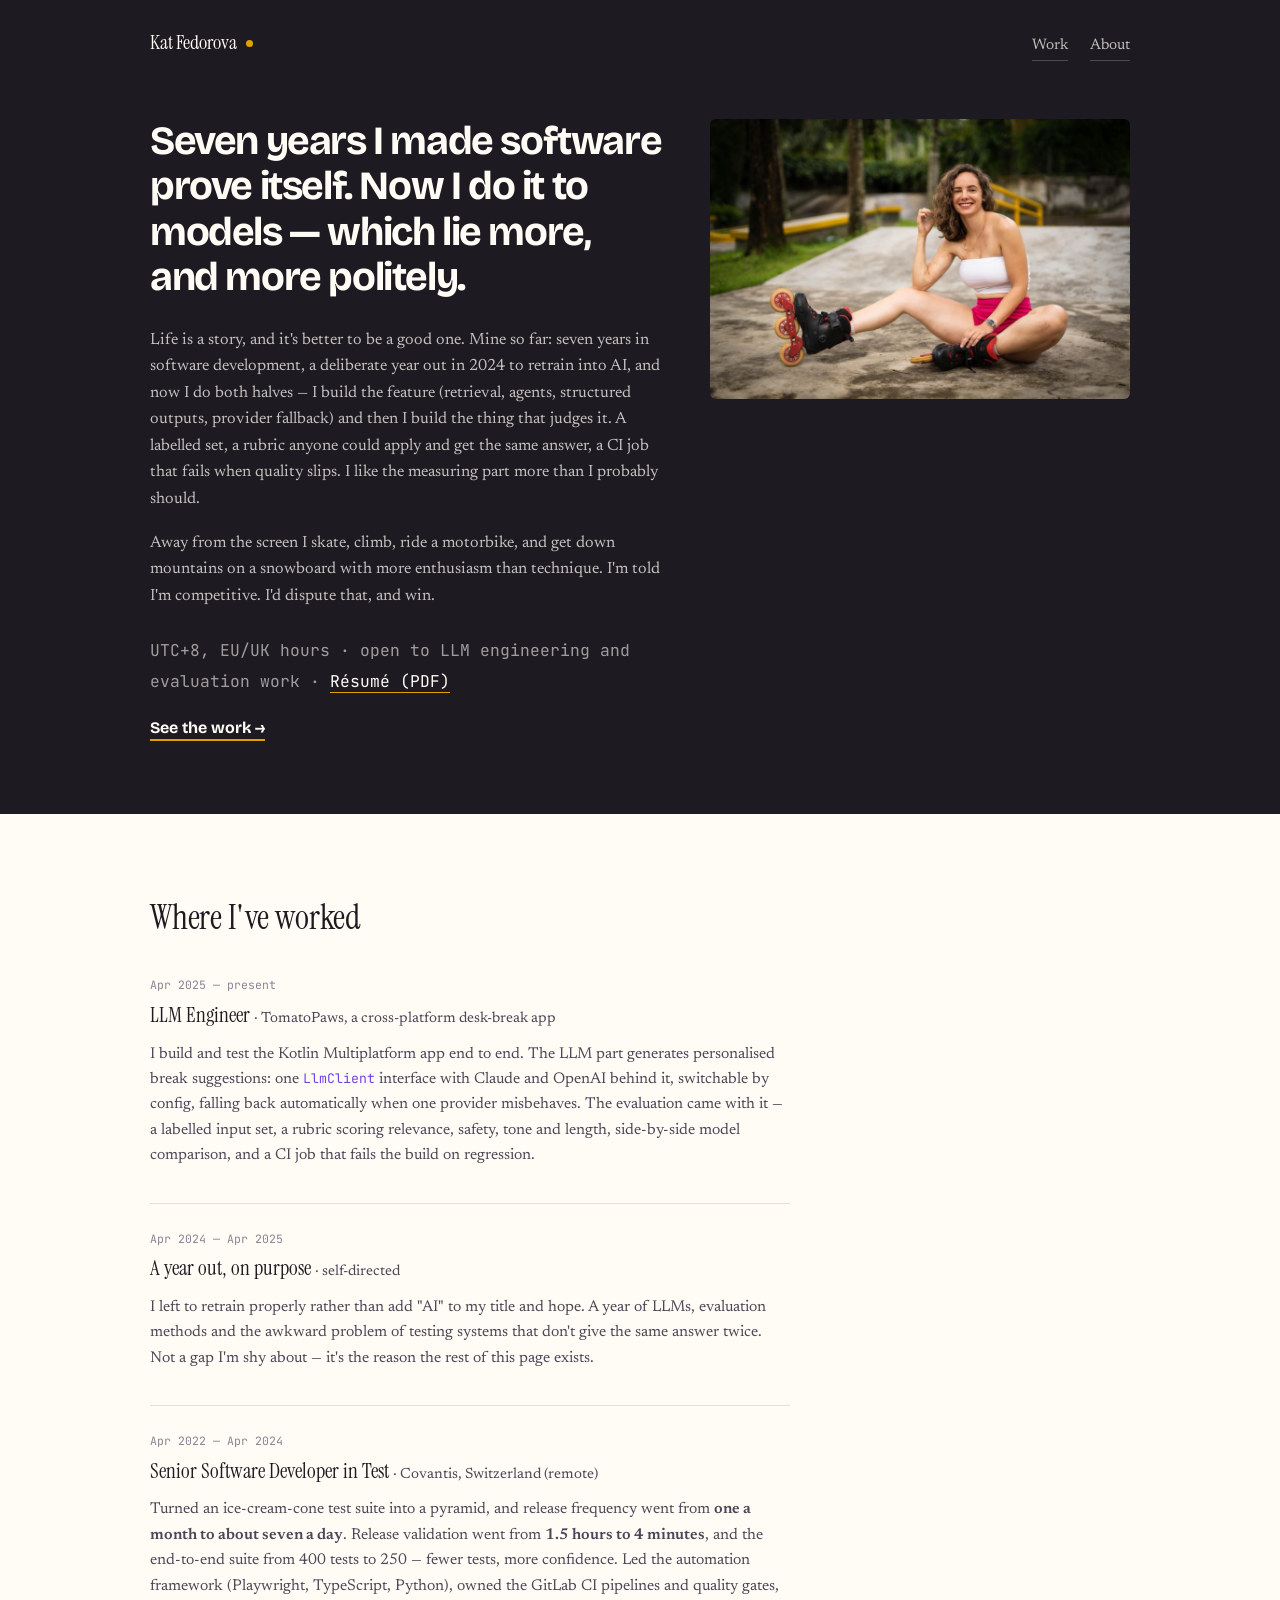
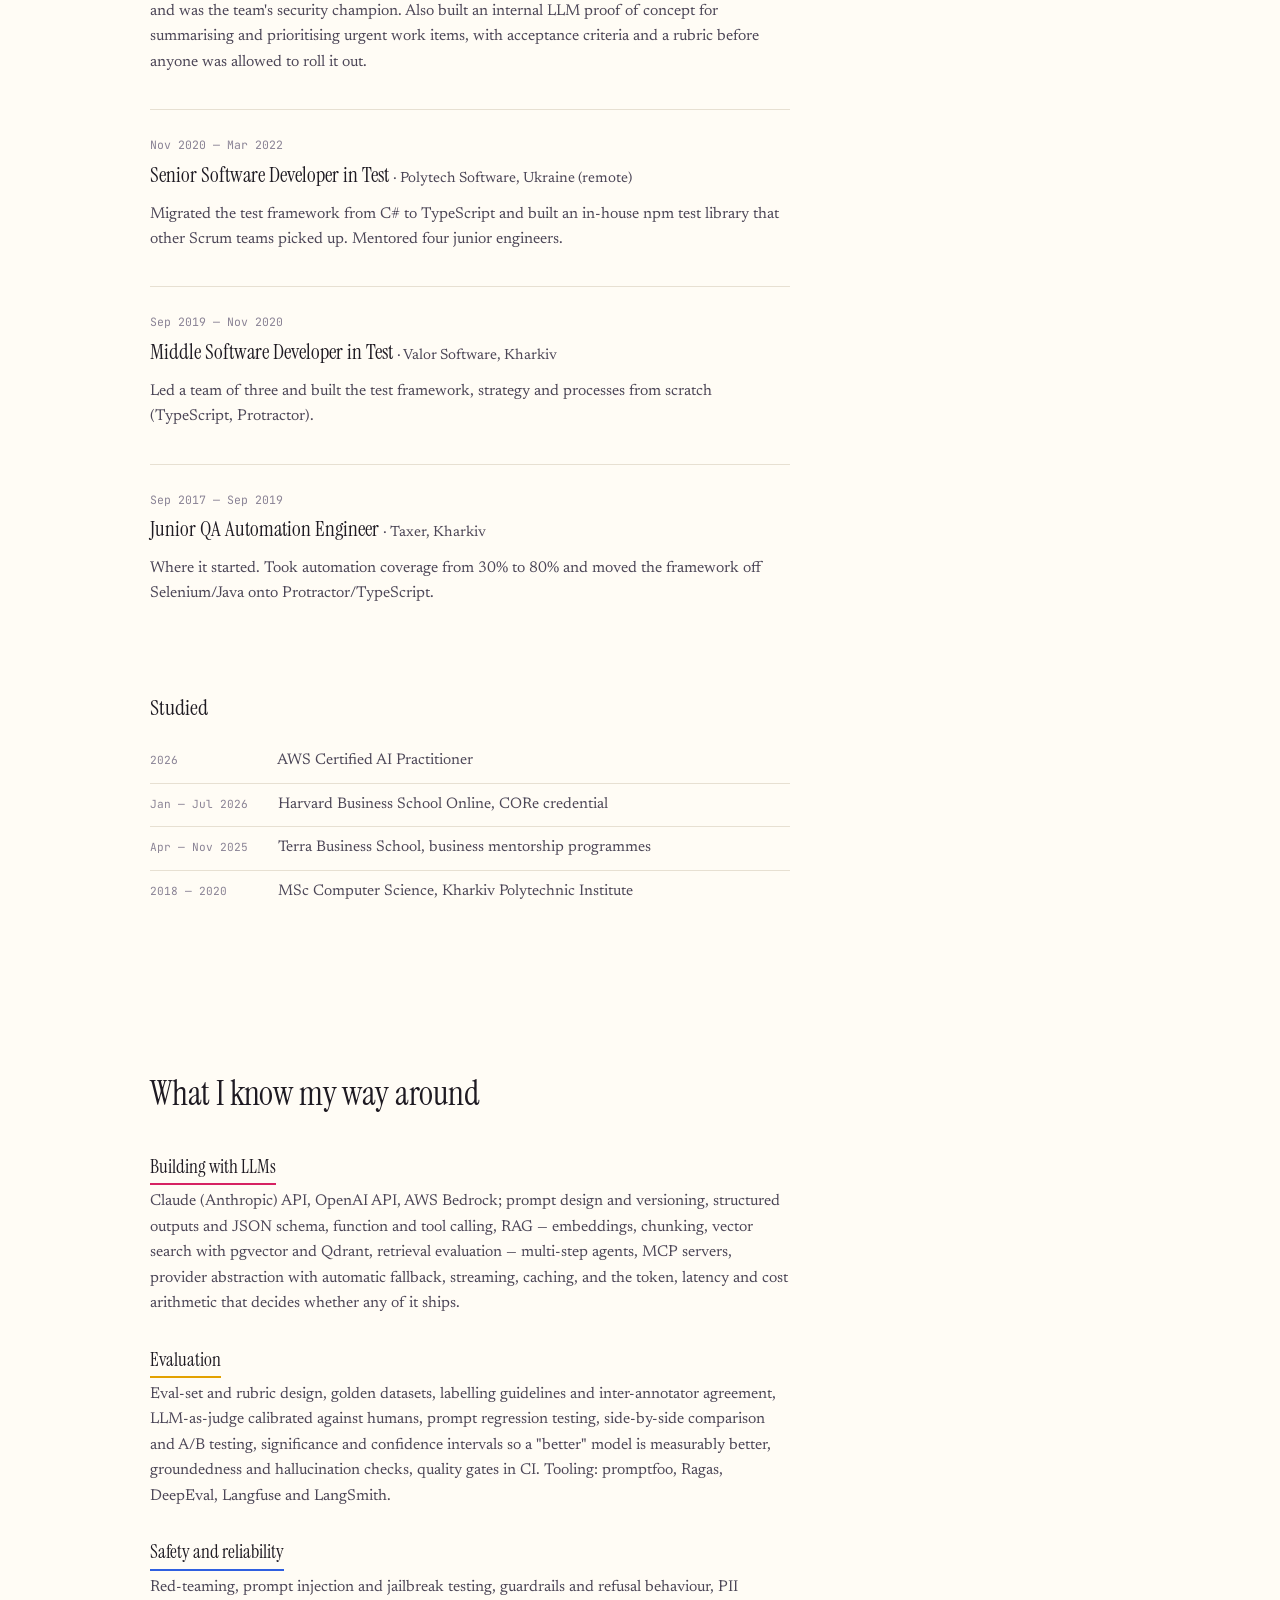
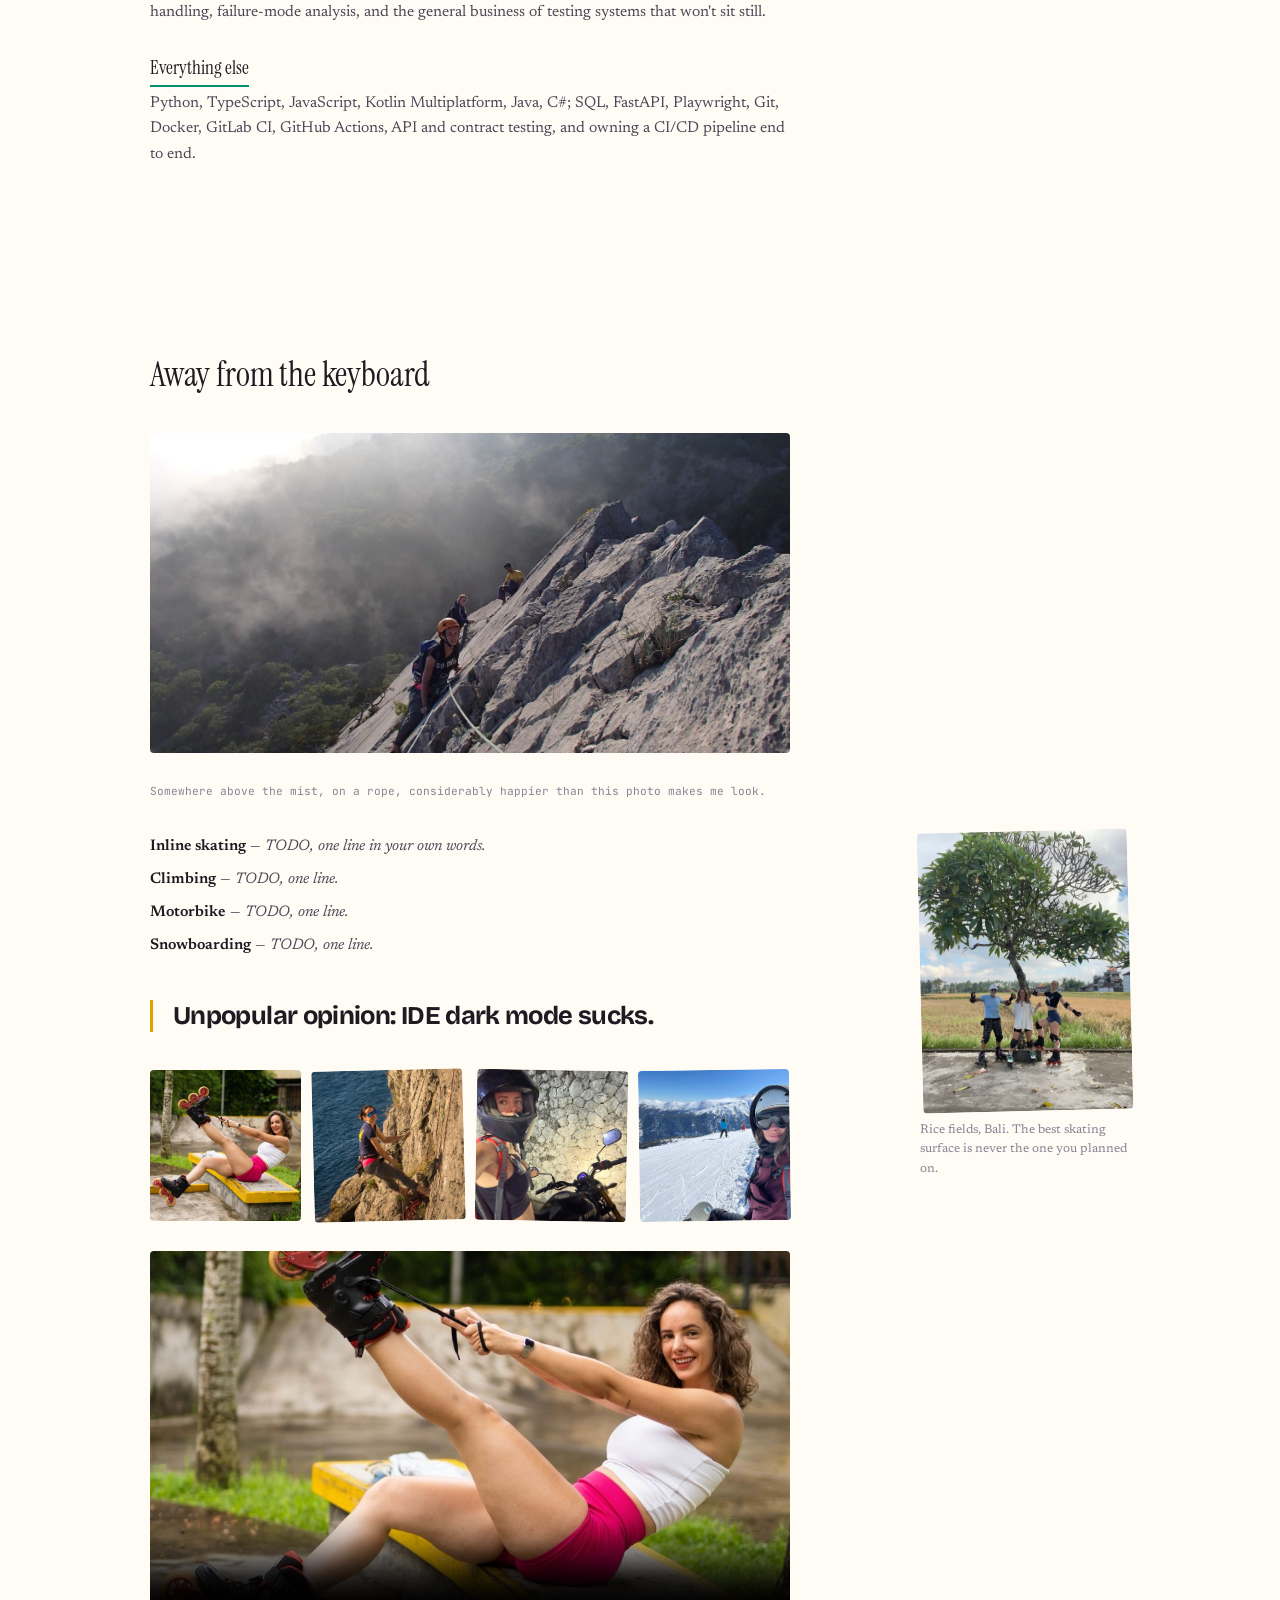
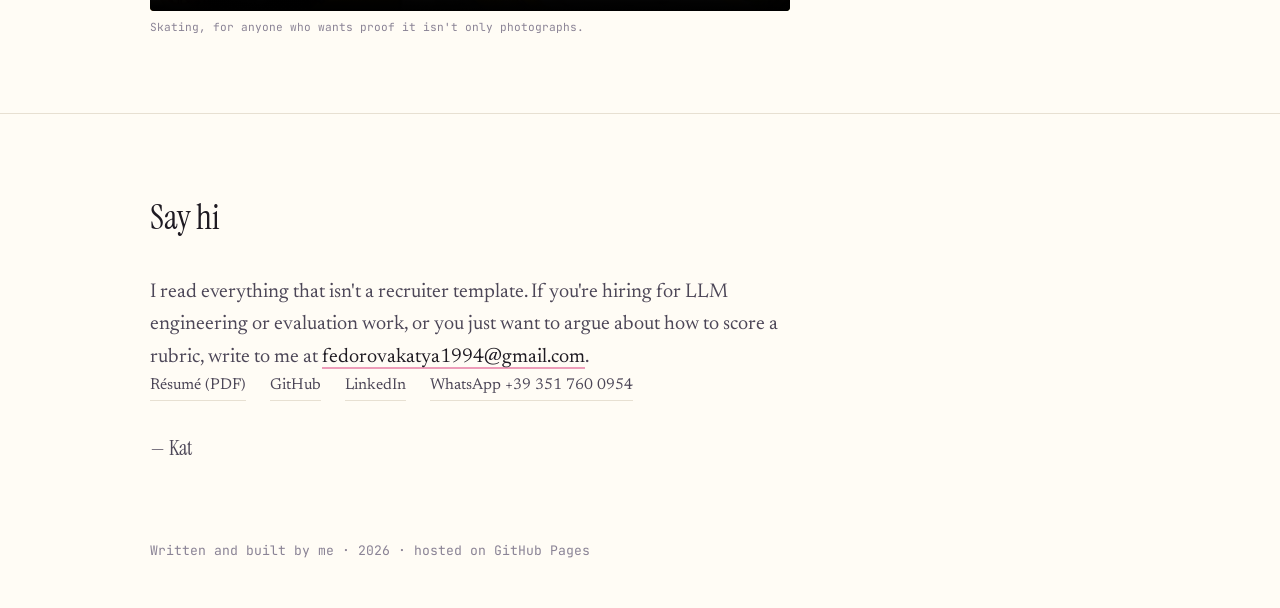
==== index.html @ 91b0ad69 "Dark hero with new opener, split work onto projects.html Co-Authored-By: Claude Opus 5 <noreply@anth" ====
<!DOCTYPE html>
<html lang="en">
<head>
<meta charset="utf-8" />
<meta name="viewport" content="width=device-width, initial-scale=1" />
<title>Kat Fedorova</title>
<meta name="description" content="Kat Fedorova — LLM engineer working on AI evaluation and quality." />
<meta name="author" content="Kat Fedorova" />
<link rel="canonical" href="https://katyafedorova.github.io/" />

<meta property="og:type" content="website" />
<meta property="og:title" content="Kat Fedorova" />
<meta property="og:description" content="Seven years I made software prove itself. Now I do it to models." />
<meta property="og:url" content="https://katyafedorova.github.io/" />
<meta property="og:image" content="https://katyafedorova.github.io/assets/kat.jpg" />

<link rel="icon" href="data:image/svg+xml,<svg xmlns='http://www.w3.org/2000/svg' viewBox='0 0 100 100'><rect width='100' height='100' rx='24' fill='%23F2B705'/><text y='.92em' x='50%25' text-anchor='middle' font-size='64' font-family='Georgia,serif'>K</text></svg>" />

<link rel="preconnect" href="https://fonts.googleapis.com" />
<link rel="preconnect" href="https://fonts.gstatic.com" crossorigin />
<link href="https://fonts.googleapis.com/css2?family=Bricolage+Grotesque:opsz,wght@12..96,600;12..96,700&family=Instrument+Serif:ital@0;1&family=Newsreader:ital,opsz,wght@0,6..72,400;0,6..72,500;0,6..72,600;1,6..72,400&family=JetBrains+Mono:wght@400;500&display=swap" rel="stylesheet" />
<link rel="stylesheet" href="styles.css" />

<script type="application/ld+json">
{
  "@context": "https://schema.org",
  "@type": "Person",
  "name": "Kat Fedorova",
  "jobTitle": "LLM Engineer — AI evaluation and quality",
  "email": "mailto:fedorovakatya1994@gmail.com",
  "url": "https://katyafedorova.github.io/",
  "sameAs": ["https://github.com/KatyaFedorova", "https://linkedin.com/in/kat-fedorova"]
}
</script>
</head>
<body>

<a class="skip-link" href="#intro">Skip to content</a>

<!-- ===================== HERO ===================== -->
<header class="hero" id="top">
  <div class="wrap">
    <nav class="hero__nav" aria-label="Primary">
      <a class="hero__name" href="#top">Kat Fedorova</a>
      <span class="hero__navlinks">
        <a href="projects.html">Work</a>
        <a href="#about">About</a>
      </span>
    </nav>

    <div class="hero__grid" id="intro">
      <div class="hero__text">
        <h1 class="hero__title">
          Seven years I made software prove itself. Now I do it to models —
          which lie more, and more politely.
        </h1>

        <p>
          Life is a story, and it's better to be a good one. Mine so far: seven years in
          software development, a deliberate year out in 2024 to retrain into AI, and now
          I do both halves — I build the feature (retrieval, agents, structured outputs,
          provider fallback) and then I build the thing that judges it. A labelled set,
          a rubric anyone could apply and get the same answer, a CI job that fails when
          quality slips. I like the measuring part more than I probably should.
        </p>

        <p>
          Away from the screen I skate, climb, ride a motorbike, and get down mountains on
          a snowboard with more enthusiasm than technique. I'm told I'm competitive.
          I'd dispute that, and win.
        </p>

        <p class="hero__meta">
          UTC+8, EU/UK hours · open to LLM engineering and evaluation work ·
          <a href="assets/Kat_Fedorova_LLM_Engineer.pdf" download>Résumé (PDF)</a>
        </p>

        <p class="hero__cta"><a href="projects.html">See the work &rarr;</a></p>
      </div>

      <img class="hero__photo" src="assets/kat.jpg" width="900" height="600"
           alt="Kat Fedorova sitting at a skate park in inline skates, laughing" />
    </div>
  </div>
</header>

<main>

<!-- ===================== WHERE I'VE WORKED ===================== -->
<section class="section" id="experience">
  <div class="wrap">
    <h2 class="h2 reveal">Where I've worked</h2>

    <div class="flow">
      <ol class="jobs">
        <li class="job reveal">
          <p class="job__when">Apr 2025 — present</p>
          <h3 class="job__role">LLM Engineer <span class="job__org">· TomatoPaws, a cross-platform desk-break app</span></h3>
          <p>I build and test the Kotlin Multiplatform app end to end. The LLM part generates
             personalised break suggestions: one <code>LlmClient</code> interface with Claude and
             OpenAI behind it, switchable by config, falling back automatically when one provider
             misbehaves. The evaluation came with it — a labelled input set, a rubric scoring
             relevance, safety, tone and length, side-by-side model comparison, and a CI job that
             fails the build on regression.</p>
        </li>

        <li class="job reveal">
          <p class="job__when">Apr 2024 — Apr 2025</p>
          <h3 class="job__role">A year out, on purpose <span class="job__org">· self-directed</span></h3>
          <p>I left to retrain properly rather than add "AI" to my title and hope. A year of LLMs,
             evaluation methods and the awkward problem of testing systems that don't give the same
             answer twice. Not a gap I'm shy about — it's the reason the rest of this page exists.</p>
        </li>

        <li class="job reveal">
          <p class="job__when">Apr 2022 — Apr 2024</p>
          <h3 class="job__role">Senior Software Developer in Test <span class="job__org">· Covantis, Switzerland (remote)</span></h3>
          <p>Turned an ice-cream-cone test suite into a pyramid, and release frequency went from
             <b>one a month to about seven a day</b>. Release validation went from <b>1.5 hours to
             4 minutes</b>, and the end-to-end suite from 400 tests to 250 — fewer tests, more
             confidence. Led the automation framework (Playwright, TypeScript, Python), owned the
             GitLab CI pipelines and quality gates, and was the team's security champion. Also built
             an internal LLM proof of concept for summarising and prioritising urgent work items,
             with acceptance criteria and a rubric before anyone was allowed to roll it out.</p>
        </li>

        <li class="job reveal">
          <p class="job__when">Nov 2020 — Mar 2022</p>
          <h3 class="job__role">Senior Software Developer in Test <span class="job__org">· Polytech Software, Ukraine (remote)</span></h3>
          <p>Migrated the test framework from C# to TypeScript and built an in-house npm test library
             that other Scrum teams picked up. Mentored four junior engineers.</p>
        </li>

        <li class="job reveal">
          <p class="job__when">Sep 2019 — Nov 2020</p>
          <h3 class="job__role">Middle Software Developer in Test <span class="job__org">· Valor Software, Kharkiv</span></h3>
          <p>Led a team of three and built the test framework, strategy and processes from scratch
             (TypeScript, Protractor).</p>
        </li>

        <li class="job reveal">
          <p class="job__when">Sep 2017 — Sep 2019</p>
          <h3 class="job__role">Junior QA Automation Engineer <span class="job__org">· Taxer, Kharkiv</span></h3>
          <p>Where it started. Took automation coverage from 30% to 80% and moved the framework off
             Selenium/Java onto Protractor/TypeScript.</p>
        </li>
      </ol>

      <h3 class="subhead reveal">Studied</h3>
      <ul class="facts reveal">
        <li><span class="facts__when">2026</span> AWS Certified AI Practitioner</li>
        <li><span class="facts__when">Jan — Jul 2026</span> Harvard Business School Online, CORe credential</li>
        <li><span class="facts__when">Apr — Nov 2025</span> Terra Business School, business mentorship programmes</li>
        <li><span class="facts__when">2018 — 2020</span> MSc Computer Science, Kharkiv Polytechnic Institute</li>
      </ul>
    </div>
  </div>
</section>

<!-- ===================== WHAT I KNOW ===================== -->
<section class="section" id="skills">
  <div class="wrap">
    <h2 class="h2 reveal">What I know my way around</h2>

    <div class="flow">
      <div class="skillset reveal">
        <h3 class="skillset__name skillset__name--pink">Building with LLMs</h3>
        <p>Claude (Anthropic) API, OpenAI API, AWS Bedrock; prompt design and versioning,
           structured outputs and JSON schema, function and tool calling, RAG — embeddings,
           chunking, vector search with pgvector and Qdrant, retrieval evaluation — multi-step
           agents, MCP servers, provider abstraction with automatic fallback, streaming, caching,
           and the token, latency and cost arithmetic that decides whether any of it ships.</p>
      </div>

      <div class="skillset reveal">
        <h3 class="skillset__name skillset__name--yellow">Evaluation</h3>
        <p>Eval-set and rubric design, golden datasets, labelling guidelines and inter-annotator
           agreement, LLM-as-judge calibrated against humans, prompt regression testing, side-by-side
           comparison and A/B testing, significance and confidence intervals so a "better" model is
           measurably better, groundedness and hallucination checks, quality gates in CI. Tooling:
           promptfoo, Ragas, DeepEval, Langfuse and LangSmith.</p>
      </div>

      <div class="skillset reveal">
        <h3 class="skillset__name skillset__name--blue">Safety and reliability</h3>
        <p>Red-teaming, prompt injection and jailbreak testing, guardrails and refusal behaviour,
           PII handling, failure-mode analysis, and the general business of testing systems that
           won't sit still.</p>
      </div>

      <div class="skillset reveal">
        <h3 class="skillset__name skillset__name--mint">Everything else</h3>
        <p>Python, TypeScript, JavaScript, Kotlin Multiplatform, Java, C#; SQL, FastAPI, Playwright,
           Git, Docker, GitLab CI, GitHub Actions, API and contract testing, and owning a CI/CD
           pipeline end to end.</p>
      </div>
    </div>
  </div>
</section>

<!-- ===================== ABOUT ===================== -->
<section class="section" id="about">
  <div class="wrap">
    <h2 class="h2 reveal">Away from the keyboard</h2>

    <div class="flow">
      <figure class="photo-figure reveal">
        <img class="photo photo--wide" src="assets/about.jpg" alt="Climbing a limestone ridge above the mist" loading="lazy" />
        <figcaption>Somewhere above the mist, on a rope, considerably happier than this photo makes me look.</figcaption>
      </figure>

      <aside class="aside aside--photo reveal">
        <img src="assets/bali.jpg" alt="Three skaters by a tree in the rice fields" loading="lazy" />
        <span>Rice fields, Bali. The best skating surface is never the one you planned on.</span>
      </aside>

      <ul class="facts facts--loose reveal">
        <li><b>Inline skating</b> — <em>TODO, one line in your own words.</em></li>
        <li><b>Climbing</b> — <em>TODO, one line.</em></li>
        <li><b>Motorbike</b> — <em>TODO, one line.</em></li>
        <li><b>Snowboarding</b> — <em>TODO, one line.</em></li>
      </ul>

      <blockquote class="pullquote reveal">
        Unpopular opinion: IDE dark mode sucks.
      </blockquote>

      <div class="photo-strip photo-strip--4 reveal">
        <img class="photo" src="assets/life-1.jpg" alt="Sitting on a bench in inline skates" loading="lazy" />
        <img class="photo" src="assets/life-2.jpg" alt="Climbing a sea cliff" loading="lazy" />
        <img class="photo" src="assets/life-3.jpg" alt="In a helmet next to a motorbike at night" loading="lazy" />
        <img class="photo" src="assets/life-4.jpg" alt="Snowboarding on a mountain" loading="lazy" />
      </div>

      <figure class="video-figure reveal">
        <video src="assets/skating.mp4" poster="assets/skate-poster.jpg" controls playsinline preload="none"></video>
        <figcaption>Skating, for anyone who wants proof it isn't only photographs.</figcaption>
      </figure>
    </div>
  </div>
</section>

<!-- ===================== SAY HI ===================== -->
<section class="section section--end" id="contact">
  <div class="wrap">
    <div class="flow">
      <h2 class="h2 reveal">Say hi</h2>
      <div class="prose reveal">
        <p>
          I read everything that isn't a recruiter template. If you're hiring for LLM engineering
          or evaluation work, or you just want to argue about how to score a rubric, write to me at
          <a href="mailto:fedorovakatya1994@gmail.com">fedorovakatya1994@gmail.com</a>.
        </p>
      </div>
      <p class="links reveal">
        <a href="assets/Kat_Fedorova_LLM_Engineer.pdf" download>Résumé (PDF)</a>
        <a href="https://github.com/KatyaFedorova" target="_blank" rel="noopener">GitHub</a>
        <a href="https://linkedin.com/in/kat-fedorova" target="_blank" rel="noopener">LinkedIn</a>
        <a href="https://wa.me/393517600954" target="_blank" rel="noopener">WhatsApp +39 351 760 0954</a>
      </p>
      <p class="sign reveal">— Kat</p>
    </div>
  </div>
</section>

</main>

<footer class="footer">
  <div class="wrap">
    <p>Written and built by me · <span id="year">2026</span> · hosted on GitHub Pages</p>
  </div>
</footer>

<script src="main.js"></script>
</body>
</html>
---- styles.css ----
/* ============================================================
   Kat Fedorova — personal site.
   A page, not a landing page: serif text, a narrow column,
   colour kept to links, rules and small marks.
   ============================================================ */

:root{
  --paper:      #FFFCF5;
  --ink:        #1E1A22;
  --ink-soft:   #4C4657;
  --ink-faint:  #8A8395;
  --rule:       #E7E0D2;

  --yellow:     #E3A100;
  --pink:       #D62262;
  --blue:       #2F5FE0;
  --mint:       #00926F;
  --purple:     #7440E0;

  --col:        640px;   /* the reading column */
  --wrap:       980px;   /* column + right margin for asides */

  --font-display: "Instrument Serif", Georgia, "Times New Roman", serif;
  --font-lede:    "Bricolage Grotesque", "Trebuchet MS", system-ui, sans-serif;
  --font-body:    "Newsreader", Georgia, "Times New Roman", serif;
  --font-mono:    "JetBrains Mono", ui-monospace, "SF Mono", monospace;
}

*,*::before,*::after{ box-sizing:border-box; }

html{ scroll-behavior:smooth; scroll-padding-top:30px; }

body{
  margin:0;
  background:var(--paper);
  color:var(--ink);
  font-family:var(--font-body);
  font-size:20px;
  line-height:1.62;
  -webkit-font-smoothing:antialiased;
  overflow-x:hidden;
}

img,video,iframe{ max-width:100%; display:block; }
a{ color:inherit; }
b{ font-weight:600; }
em{ font-style:italic; }
code{ font-family:var(--font-mono); font-size:.84em; color:var(--purple); }

.wrap{ width:min(100% - 44px, var(--wrap)); margin-inline:auto; }

.skip-link{ position:absolute; left:-9999px; top:0; background:var(--ink); color:var(--paper); padding:10px 16px; }
.skip-link:focus{ left:0; }
:focus-visible{ outline:2px solid var(--blue); outline-offset:3px; border-radius:2px; }

/* the reading column; asides hang off its right edge */
.flow > *{ max-width:var(--col); }

/* ---------------- Masthead ---------------- */
.masthead{ padding:30px 0 0; }
.masthead__inner{ display:flex; align-items:baseline; gap:26px; }
.masthead__name{
  font-family:var(--font-display); font-size:1.28rem;
  text-decoration:none; letter-spacing:.01em;
}
.masthead__name::after{
  content:""; display:inline-block; width:7px; height:7px; border-radius:50%;
  background:var(--pink); margin-left:9px; vertical-align:.12em;
}
.masthead__nav{ margin-left:auto; display:flex; gap:22px; }
.masthead__nav a{
  text-decoration:none; font-size:.95rem; color:var(--ink-soft);
  border-bottom:1px solid var(--rule); padding-bottom:1px;
}
.masthead__nav a:hover{ color:var(--ink); border-bottom-color:var(--yellow); }

/* ---------------- Sections ---------------- */
.section{ padding:clamp(44px,6vw,76px) 0; }
.section--intro{ padding-top:clamp(30px,4vw,48px); }
.section--end{ border-top:1px solid var(--rule); }

.h2{
  font-family:var(--font-display); font-weight:400;
  font-size:clamp(1.65rem,3.2vw,2.15rem); letter-spacing:-.005em;
  margin:0 0 30px;
}
.subhead{
  font-family:var(--font-display); font-weight:400;
  font-size:1.35rem; margin:50px 0 14px;
}

/* ---------------- Intro ---------------- */
.lede{
  font-family:var(--font-lede); font-weight:700;
  font-size:clamp(1.85rem,4.4vw,2.65rem); line-height:1.12; letter-spacing:-.035em;
  margin:0 0 30px;
}
.lede em{ font-style:normal; }
.lede em{ font-style:italic; position:relative; }
.lede em::after{
  content:""; position:absolute; left:-.04em; right:-.04em; bottom:.06em; height:.26em;
  background:color-mix(in srgb, var(--yellow) 42%, white);
  z-index:-1; border-radius:.14em; transform:rotate(-.8deg);
}
.lede{ position:relative; z-index:0; }

.prose p{ margin:0 0 1.15em; color:var(--ink-soft); }
.prose p:last-child{ margin-bottom:0; }
.prose a, .now a{ color:var(--ink); text-decoration:none; border-bottom:2px solid color-mix(in srgb, var(--pink) 45%, white); }
.prose a:hover{ border-bottom-color:var(--pink); }

.now{
  margin:34px 0 26px; padding:2px 0 2px 18px;
  border-left:3px solid var(--yellow);
  font-size:.98rem; color:var(--ink-soft);
}
.now__label{
  display:block; font-family:var(--font-mono); font-size:.68rem;
  letter-spacing:.1em; text-transform:uppercase; color:var(--ink-faint);
  margin-bottom:2px;
}

.links{ display:flex; flex-wrap:wrap; gap:4px 24px; margin:0; font-size:.98rem; }
.links a{ text-decoration:none; border-bottom:1px solid var(--rule); padding-bottom:1px; color:var(--ink-soft); }
.links a:hover{ color:var(--ink); border-bottom-color:var(--pink); }
.links--sm{ font-size:.92rem; }

/* ---------------- Photos ---------------- */
.portrait{
  float:right; width:210px; aspect-ratio:4/5;
  margin:4px 0 18px 34px;
  border-radius:4px; object-fit:cover;
  transform:rotate(1.2deg);
}
.photo{ border-radius:4px; object-fit:cover; background:color-mix(in srgb, var(--yellow) 8%, white); }
.photo--wide{ width:100%; aspect-ratio:2/1; margin:0 0 30px; }
.photo-strip{ display:grid; grid-template-columns:repeat(3,1fr); gap:12px; margin:26px 0 0; max-width:var(--col); }
.photo-strip .photo{ aspect-ratio:1/1; width:100%; }
.photo-strip .photo:nth-child(2){ transform:rotate(-1.4deg); }
.photo-strip .photo:nth-child(3){ transform:rotate(1deg); }

.photo-slot{
  display:flex; flex-direction:column; align-items:center; justify-content:center; gap:1px;
  border:1px dashed color-mix(in srgb, var(--ink) 20%, transparent);
  background:color-mix(in srgb, var(--yellow) 7%, transparent);
  color:var(--ink-faint); text-align:center;
}
.photo-slot span{ font-family:var(--font-mono); font-size:.72rem; }
.photo-slot small{ font-family:var(--font-mono); font-size:.62rem; opacity:.75; }

/* ---------------- Asides in the margin ---------------- */
.aside{
  float:right; clear:right; width:190px;
  margin:6px -220px 16px 32px;
  padding-left:14px; border-left:2px solid color-mix(in srgb, var(--pink) 40%, white);
  font-size:.86rem; line-height:1.5; color:var(--ink-faint);
}

@media (max-width:1000px){
  .portrait{ float:none; margin:0 0 26px; width:170px; }
  .aside{
    float:none; width:auto; margin:18px 0; padding-left:16px;
    border-left-width:3px; font-size:.92rem;
  }
}

/* ---------------- Projects ---------------- */
.project{ padding:0 0 46px; }
.project + .project{ border-top:1px solid var(--rule); padding-top:38px; }
.project__title{ font-family:var(--font-display); font-weight:400; font-size:1.55rem; margin:0 0 3px; }
.project__meta{ font-family:var(--font-mono); font-size:.72rem; color:var(--ink-faint); margin:0 0 20px; }
.project p{ color:var(--ink-soft); margin:0 0 1.1em; }
.project__honest{ color:var(--ink) !important; }
.project__honest b{ font-weight:600; }

.project__media{
  border:1px solid var(--rule); border-radius:6px; overflow:hidden;
  background:color-mix(in srgb, var(--purple) 4%, white);
  aspect-ratio:16/9; margin:26px 0 20px; max-width:var(--col);
}
.project__media > video, .project__media > iframe{ width:100%; height:100%; border:0; object-fit:cover; }
.media-placeholder{
  height:100%; display:flex; flex-direction:column; align-items:center; justify-content:center;
  gap:8px; color:var(--ink-faint);
}
.media-placeholder span{
  width:38px; height:38px; border-radius:50%; display:grid; place-items:center;
  background:color-mix(in srgb, var(--pink) 12%, white); color:var(--pink);
  font-size:.85rem; padding-left:3px;
}
.media-placeholder p{ font-family:var(--font-mono); font-size:.7rem; margin:0; }

/* ---------------- Jobs ---------------- */
.jobs{ list-style:none; padding:0; margin:0; }
.job{ padding:0 0 34px; }
.job + .job{ border-top:1px solid var(--rule); padding-top:26px; }
.job__when{ font-family:var(--font-mono); font-size:.72rem; color:var(--ink-faint); margin:0; }
.job__role{ font-family:var(--font-display); font-weight:400; font-size:1.3rem; margin:3px 0 10px; }
.job__org{ font-family:var(--font-body); font-size:.92rem; color:var(--ink-soft); }
.job p:not(.job__when){ color:var(--ink-soft); margin:0; font-size:.98rem; }

/* ---------------- Skills ---------------- */
.skillset{ margin-bottom:28px; }
.skillset p{ margin:0; color:var(--ink-soft); font-size:.98rem; }
.skillset__name{
  font-family:var(--font-display); font-weight:400; font-size:1.18rem; margin:0 0 4px;
  display:inline-block; border-bottom:2px solid var(--ink); padding-bottom:1px;
}
.skillset__name--pink{ border-bottom-color:var(--pink); }
.skillset__name--yellow{ border-bottom-color:var(--yellow); }
.skillset__name--blue{ border-bottom-color:var(--blue); }
.skillset__name--mint{ border-bottom-color:var(--mint); }

/* ---------------- Fact lists ---------------- */
.facts{ list-style:none; padding:0; margin:0; }
.facts li{ padding:9px 0; border-top:1px solid var(--rule); color:var(--ink-soft); font-size:.96rem; }
.facts li:first-child{ border-top:0; }
.facts b{ color:var(--ink); }
.facts--loose li{ border-top:0; padding:4px 0; }
.facts__when{ display:inline-block; min-width:124px; font-family:var(--font-mono); font-size:.7rem; color:var(--ink-faint); }
@media (max-width:560px){ .facts__when{ display:block; min-width:0; margin-bottom:2px; } }

/* ---------------- End ---------------- */
.sign{
  font-family:var(--font-display); font-size:1.3rem;
  color:var(--ink-soft); margin:30px 0 0;
}
.footer{ padding:0 0 46px; color:var(--ink-faint); font-size:.82rem; font-family:var(--font-mono); }
.footer p{ margin:0; }

/* ---------------- Reveal ---------------- */
.reveal{ opacity:0; transform:translateY(12px); transition:opacity .5s ease, transform .5s ease; }
.reveal.is-in{ opacity:1; transform:none; }

@media (prefers-reduced-motion:reduce){
  *{ animation:none !important; transition:none !important; }
  .reveal{ opacity:1; transform:none; }
  html{ scroll-behavior:auto; }
}

@media (max-width:700px){
  body{ font-size:18px; }
  .photo-strip{ grid-template-columns:1fr 1fr; }
}


/* ---------------- Photo figures added with the real images ---------------- */
.photo-figure{ margin:0 0 30px; max-width:var(--col); }
.photo-figure img{ width:100%; }
.photo-figure figcaption,
.video-figure figcaption{
  font-family:var(--font-mono); font-size:.7rem; line-height:1.6;
  color:var(--ink-faint); margin-top:8px;
}
.photo-strip--4{ grid-template-columns:repeat(4,1fr); }
.photo-strip--4 .photo:nth-child(4){ transform:rotate(-.8deg); }

.video-figure{ margin:30px 0 0; max-width:var(--col); }
.video-figure video{
  width:100%; border-radius:4px; background:#000;
  aspect-ratio:16/9; object-fit:cover;
}

.aside--photo{ width:210px; margin:0 0 20px 34px; border-left:0; padding-left:0; }
.aside--photo img{ width:100%; border-radius:4px; transform:rotate(-1.4deg); }
.aside--photo span{ display:block; margin-top:10px; font-size:.78rem; line-height:1.55; }

@media (max-width:1000px){
  .aside--photo{ width:auto; max-width:280px; }
  .aside--photo img{ transform:none; }
}
@media (max-width:700px){
  .photo-strip--4{ grid-template-columns:1fr 1fr; }
}


/* ============================================================
   Dark hero band
   ============================================================ */
.hero{
  background:var(--ink); color:var(--paper);
  padding:0 0 clamp(44px,6vw,72px);
}
.hero__nav{
  display:flex; align-items:baseline; gap:26px;
  padding:26px 0 clamp(34px,5vw,58px);
}
.hero__name{
  font-family:var(--font-display); font-size:1.28rem; text-decoration:none;
}
.hero__name::after{
  content:""; display:inline-block; width:7px; height:7px; border-radius:50%;
  background:var(--yellow); margin-left:9px; vertical-align:.12em;
}
.hero__navlinks{ margin-left:auto; display:flex; gap:22px; }
.hero__navlinks a{
  text-decoration:none; font-size:.95rem;
  color:color-mix(in srgb, var(--paper) 72%, transparent);
  border-bottom:1px solid color-mix(in srgb, var(--paper) 22%, transparent);
  padding-bottom:1px;
}
.hero__navlinks a:hover{ color:var(--paper); border-bottom-color:var(--yellow); }

.hero__grid{
  display:grid; grid-template-columns:minmax(0,1fr) minmax(0,420px);
  gap:46px; align-items:start;
}
.hero__text{ max-width:56ch; }
.hero__title{
  font-family:var(--font-lede); font-weight:700;
  font-size:clamp(1.7rem,3.6vw,2.5rem); line-height:1.14; letter-spacing:-.035em;
  margin:0 0 26px;
}
.hero__text p{
  color:color-mix(in srgb, var(--paper) 74%, transparent);
  margin:0 0 1.1em; font-size:1.02rem;
}
.hero__meta{
  font-family:var(--font-mono); font-size:.76rem; line-height:1.9;
  color:color-mix(in srgb, var(--paper) 58%, transparent) !important;
  margin-top:26px !important;
}
.hero__meta a{ color:var(--paper); border-bottom:1px solid var(--yellow); text-decoration:none; }
.hero__cta{ margin:6px 0 0 !important; }
.hero__cta a{
  font-family:var(--font-lede); font-weight:700; font-size:1rem;
  color:var(--paper); text-decoration:none;
  border-bottom:2px solid var(--yellow); padding-bottom:2px;
}
.hero__cta a:hover{ color:var(--yellow); }

.hero__photo{
  width:100%; height:auto; border-radius:6px;
  justify-self:end;
}

@media (max-width:860px){
  .hero__grid{ grid-template-columns:1fr; gap:30px; }
  .hero__photo{ order:-1; }
}

/* ============================================================
   Pull quote
   ============================================================ */
.pullquote{
  margin:38px 0; padding:0 0 0 20px;
  border-left:3px solid var(--yellow);
  font-family:var(--font-lede); font-weight:700;
  font-size:clamp(1.2rem,2.4vw,1.6rem); line-height:1.25; letter-spacing:-.025em;
  color:var(--ink); max-width:var(--col);
}

/* ============================================================
   Projects page
   ============================================================ */
.worktitle{
  font-family:var(--font-lede); font-weight:700;
  font-size:clamp(1.9rem,4.6vw,3rem); line-height:1.1; letter-spacing:-.04em;
  margin:0 0 16px; max-width:16ch;
}
.worklede{ color:var(--ink-soft); max-width:56ch; margin:0; }
.section--work{ padding-top:0; }

.proj{
  display:grid; grid-template-columns:minmax(0,1fr) minmax(0,360px);
  gap:40px; align-items:start;
  padding:36px 0;
}
.proj + .proj{ border-top:1px solid var(--rule); }
.proj__body{ max-width:58ch; }
.proj__title{
  font-family:var(--font-display); font-weight:400; font-size:1.7rem; margin:0 0 3px;
}
.proj__meta{ font-family:var(--font-mono); font-size:.72rem; color:var(--ink-faint); margin:0 0 20px; }
.proj__body p{ color:var(--ink-soft); margin:0 0 1.1em; }
.proj__honest{ color:var(--ink) !important; }
.proj__media{
  border:1px solid var(--rule); border-radius:6px; overflow:hidden;
  background:color-mix(in srgb, var(--purple) 4%, white);
  aspect-ratio:16/9; position:sticky; top:24px;
}
.proj__media > video, .proj__media > iframe{ width:100%; height:100%; border:0; object-fit:cover; }

@media (max-width:860px){
  .proj{ grid-template-columns:1fr; gap:24px; }
  .proj__media{ position:static; }
}
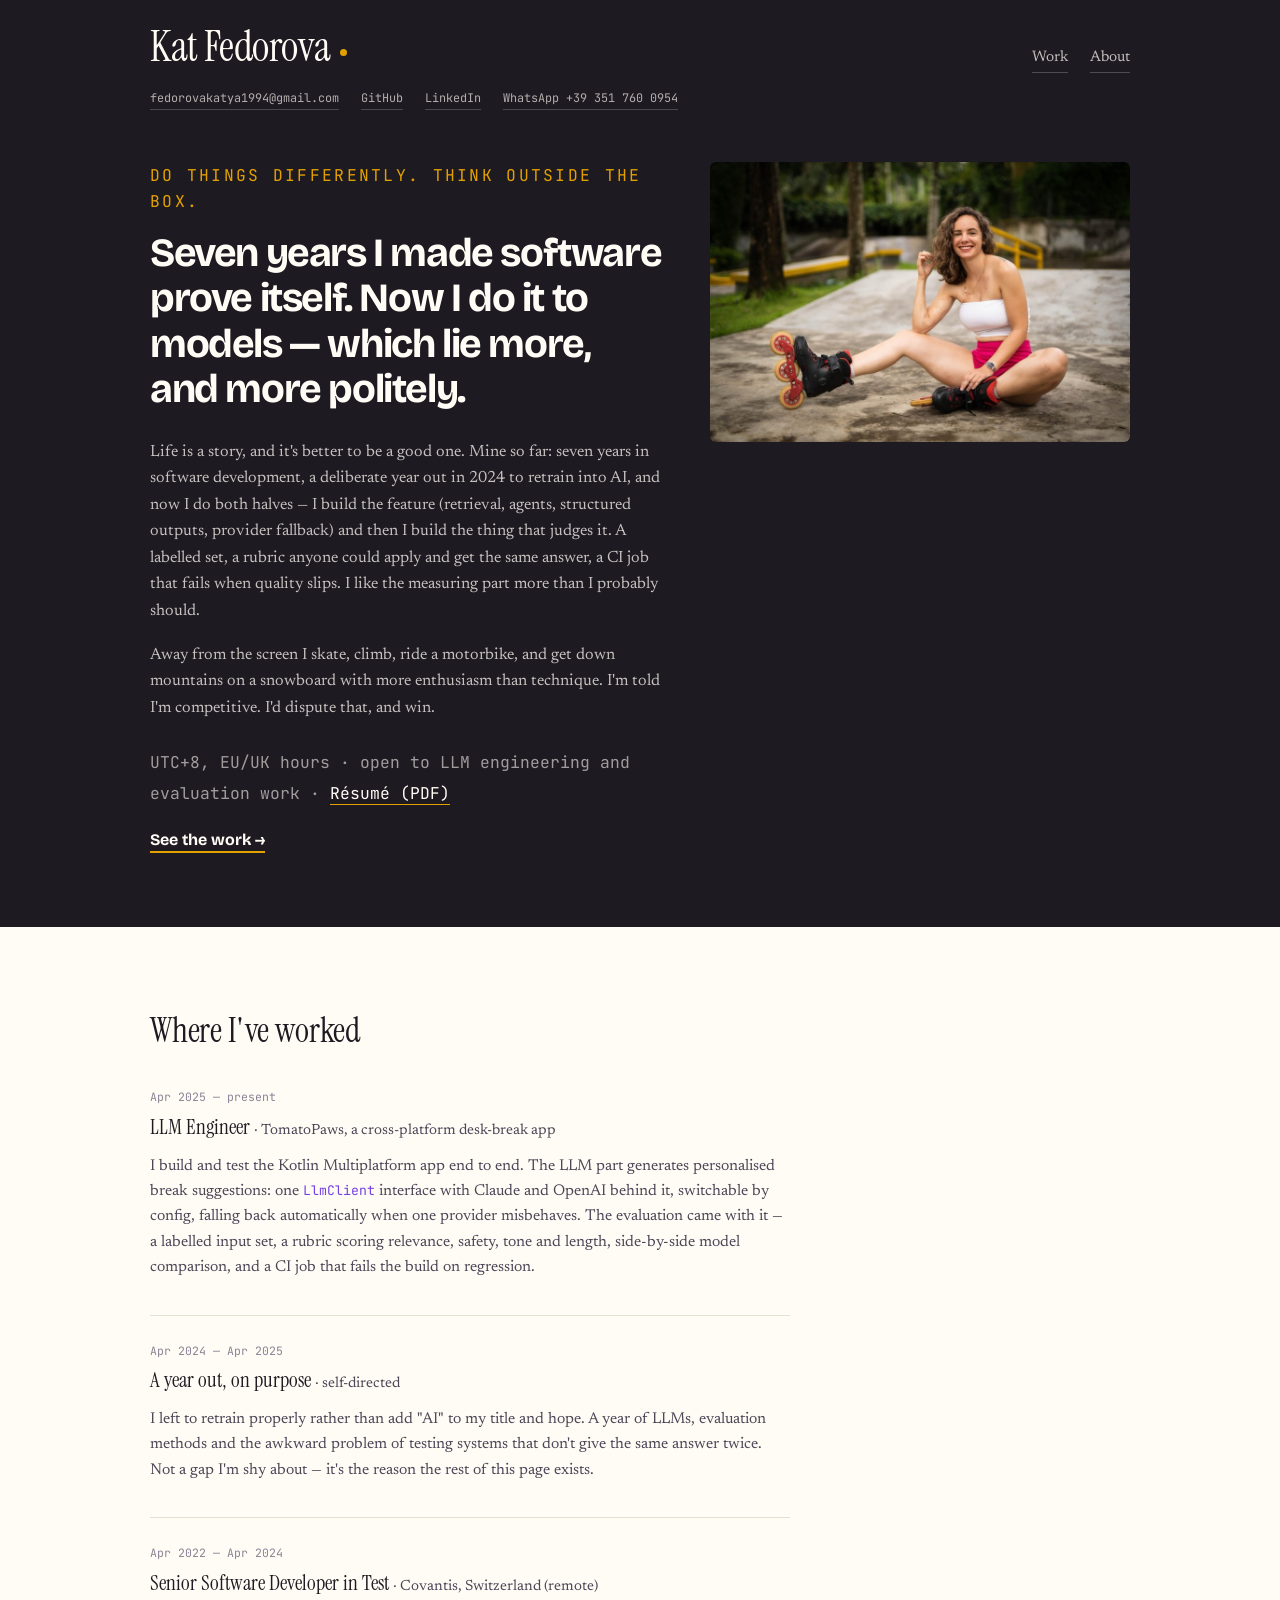
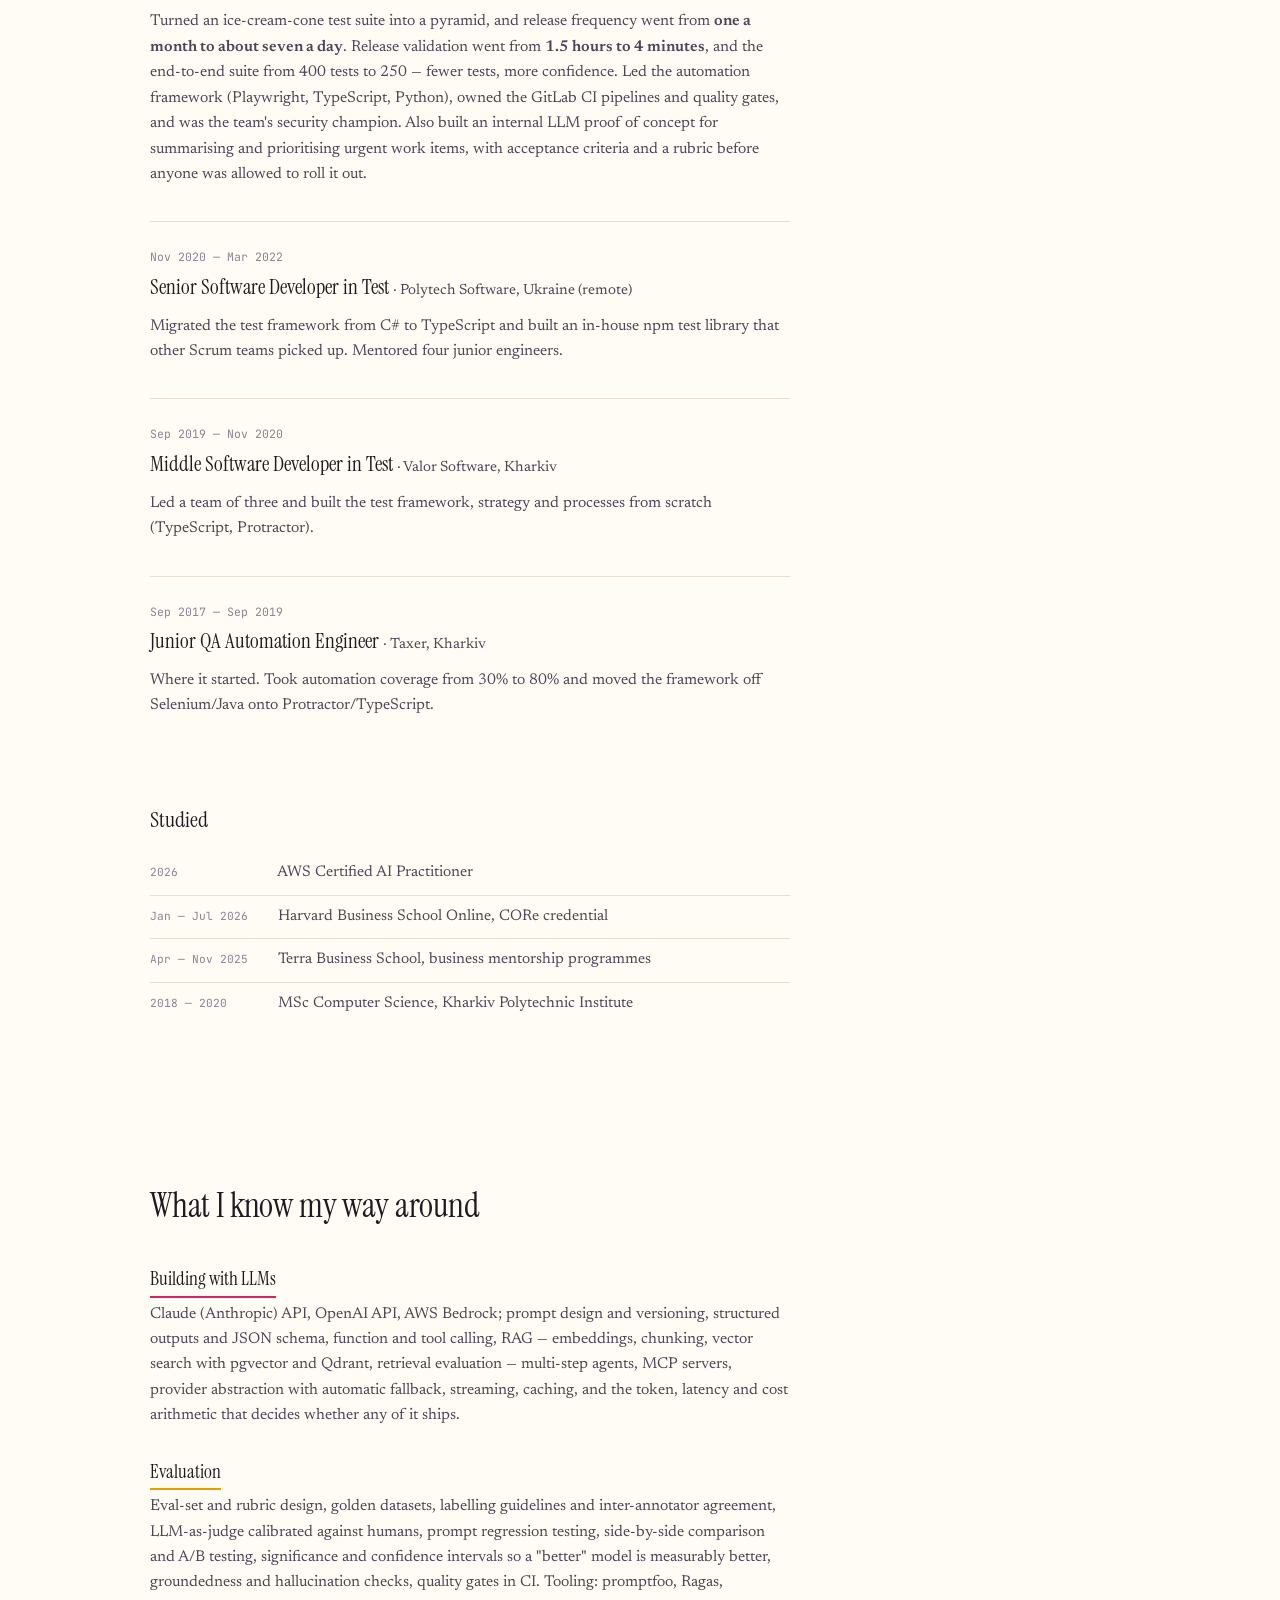
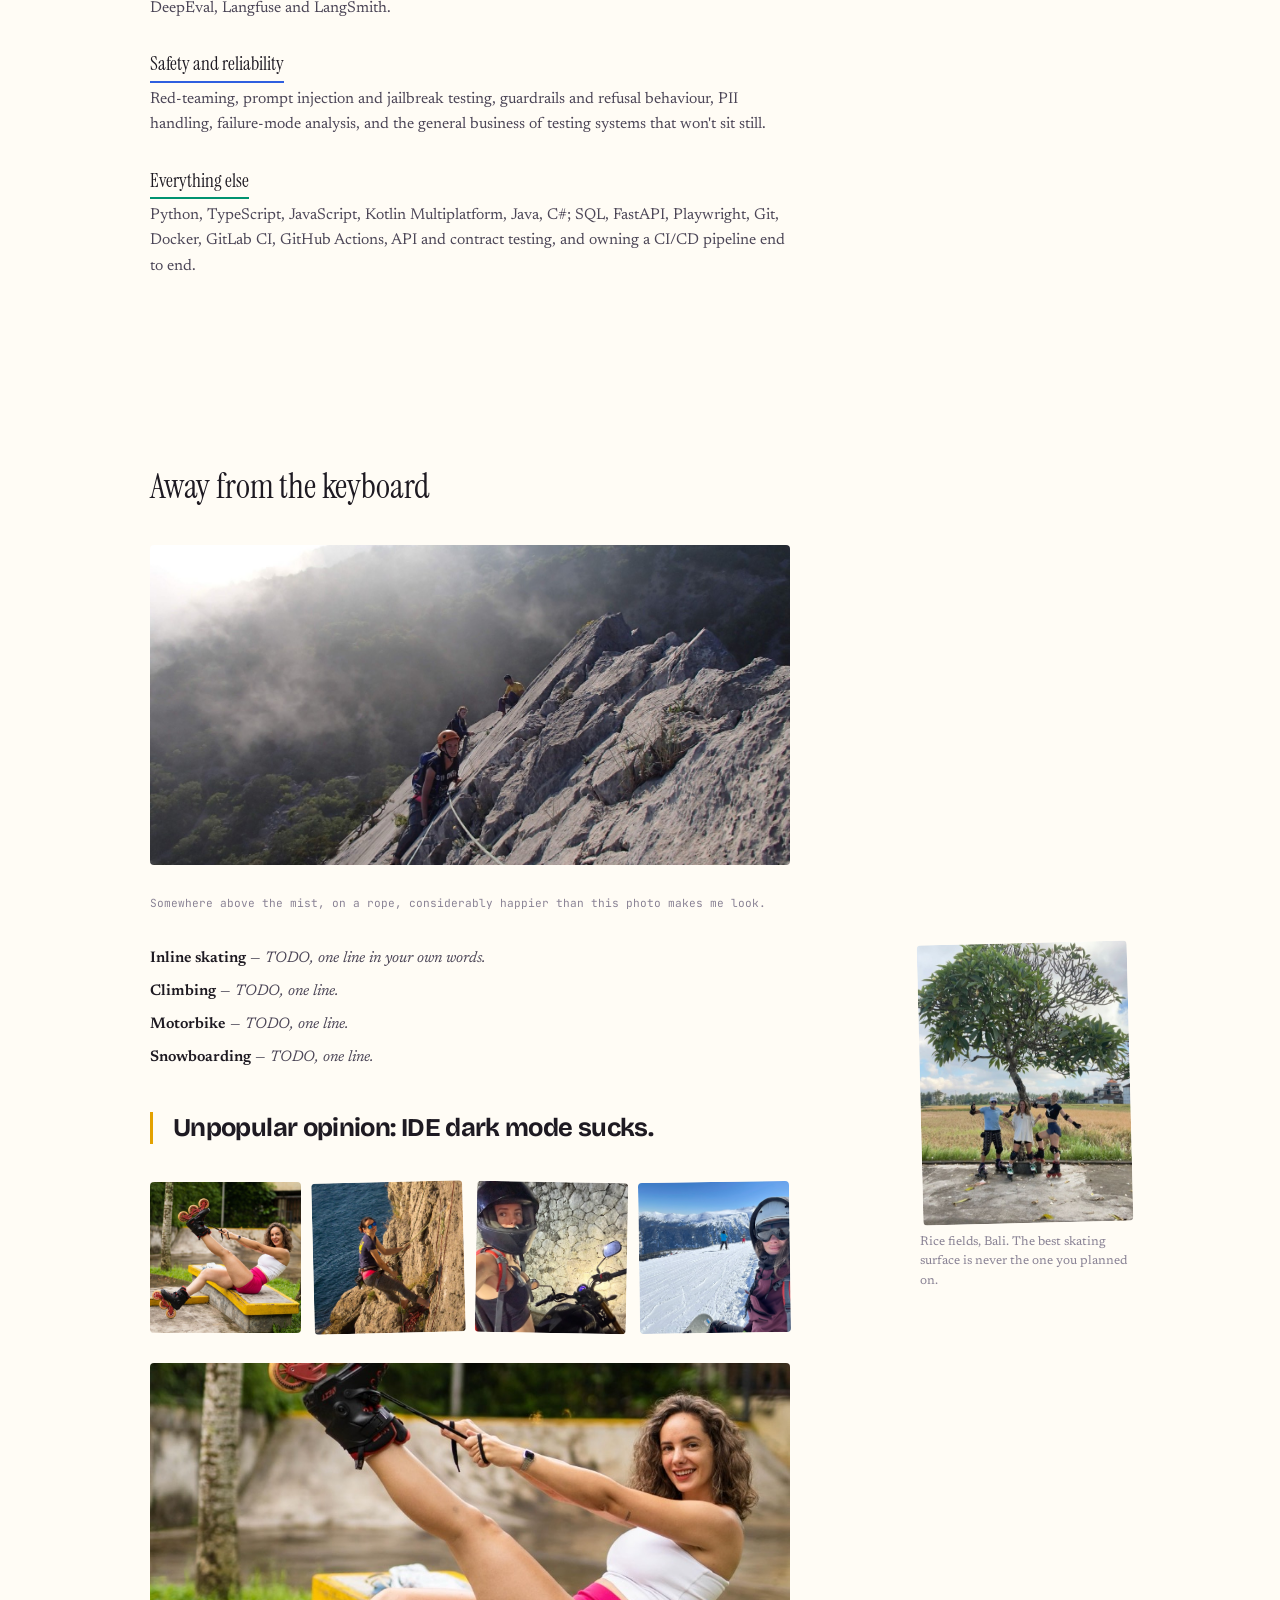
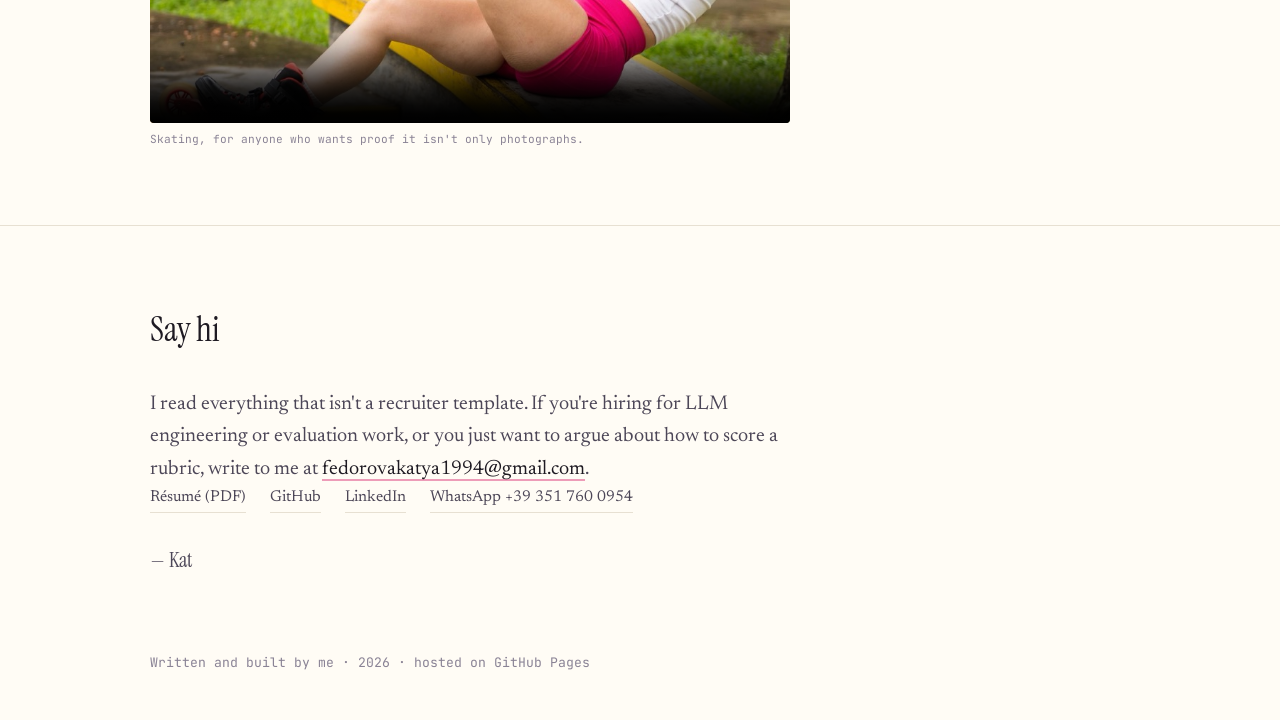
==== commit 54c91052: "Bigger name, contact links in the header, motto Co-Authored-By: Claude Opus 5 <noreply@anthropic.com" ====
--- a/index.html
+++ b/index.html
@@ -40,16 +40,24 @@
 <!-- ===================== HERO ===================== -->
 <header class="hero" id="top">
   <div class="wrap">
-    <nav class="hero__nav" aria-label="Primary">
+    <div class="hero__head">
       <a class="hero__name" href="#top">Kat Fedorova</a>
-      <span class="hero__navlinks">
+      <nav class="hero__navlinks" aria-label="Primary">
         <a href="projects.html">Work</a>
         <a href="#about">About</a>
-      </span>
-    </nav>
+      </nav>
+      <p class="hero__contact">
+        <a href="mailto:fedorovakatya1994@gmail.com">fedorovakatya1994@gmail.com</a>
+        <a href="https://github.com/KatyaFedorova" target="_blank" rel="noopener">GitHub</a>
+        <a href="https://linkedin.com/in/kat-fedorova" target="_blank" rel="noopener">LinkedIn</a>
+        <a href="https://wa.me/393517600954" target="_blank" rel="noopener">WhatsApp +39 351 760 0954</a>
+      </p>
+    </div>
 
     <div class="hero__grid" id="intro">
       <div class="hero__text">
+        <p class="motto">Do things differently. Think outside the box.</p>
+
         <h1 class="hero__title">
           Seven years I made software prove itself. Now I do it to models —
           which lie more, and more politely.
--- a/styles.css
+++ b/styles.css
@@ -281,18 +281,20 @@
   background:var(--ink); color:var(--paper);
   padding:0 0 clamp(44px,6vw,72px);
 }
-.hero__nav{
-  display:flex; align-items:baseline; gap:26px;
-  padding:26px 0 clamp(34px,5vw,58px);
+.hero__head{
+  display:grid; grid-template-columns:1fr auto; align-items:baseline;
+  gap:10px 26px;
+  padding:26px 0 clamp(30px,4.5vw,52px);
 }
 .hero__name{
-  font-family:var(--font-display); font-size:1.28rem; text-decoration:none;
+  font-family:var(--font-display); font-size:clamp(1.9rem,4vw,2.6rem);
+  line-height:1.05; text-decoration:none; letter-spacing:-.01em;
 }
 .hero__name::after{
   content:""; display:inline-block; width:7px; height:7px; border-radius:50%;
   background:var(--yellow); margin-left:9px; vertical-align:.12em;
 }
-.hero__navlinks{ margin-left:auto; display:flex; gap:22px; }
+.hero__navlinks{ display:flex; gap:22px; justify-self:end; }
 .hero__navlinks a{
   text-decoration:none; font-size:.95rem;
   color:color-mix(in srgb, var(--paper) 72%, transparent);
@@ -385,3 +387,37 @@
   .proj{ grid-template-columns:1fr; gap:24px; }
   .proj__media{ position:static; }
 }
+
+
+/* ---------------- Header contact row ---------------- */
+.hero__contact{
+  grid-column:1 / -1;
+  display:flex; flex-wrap:wrap; gap:4px 22px;
+  margin:6px 0 0;
+  font-family:var(--font-mono); font-size:.74rem;
+}
+.hero__contact a{
+  text-decoration:none;
+  color:color-mix(in srgb, var(--paper) 66%, transparent);
+  border-bottom:1px solid color-mix(in srgb, var(--paper) 20%, transparent);
+  padding-bottom:1px;
+}
+.hero__contact a:hover{ color:var(--yellow); border-bottom-color:var(--yellow); }
+
+/* dark masthead on the work page */
+.masthead--dark{ background:var(--ink); color:var(--paper); padding:0; }
+.masthead--dark .hero__name::after{ background:var(--yellow); }
+
+/* ---------------- Motto ---------------- */
+.motto{
+  font-family:var(--font-mono); font-size:.72rem; letter-spacing:.14em;
+  text-transform:uppercase;
+  color:var(--yellow) !important;
+  margin:0 0 16px !important;
+}
+
+@media (max-width:620px){
+  .hero__head{ grid-template-columns:1fr; }
+  .hero__navlinks{ justify-self:start; }
+  .hero__contact{ font-size:.7rem; gap:3px 16px; }
+}
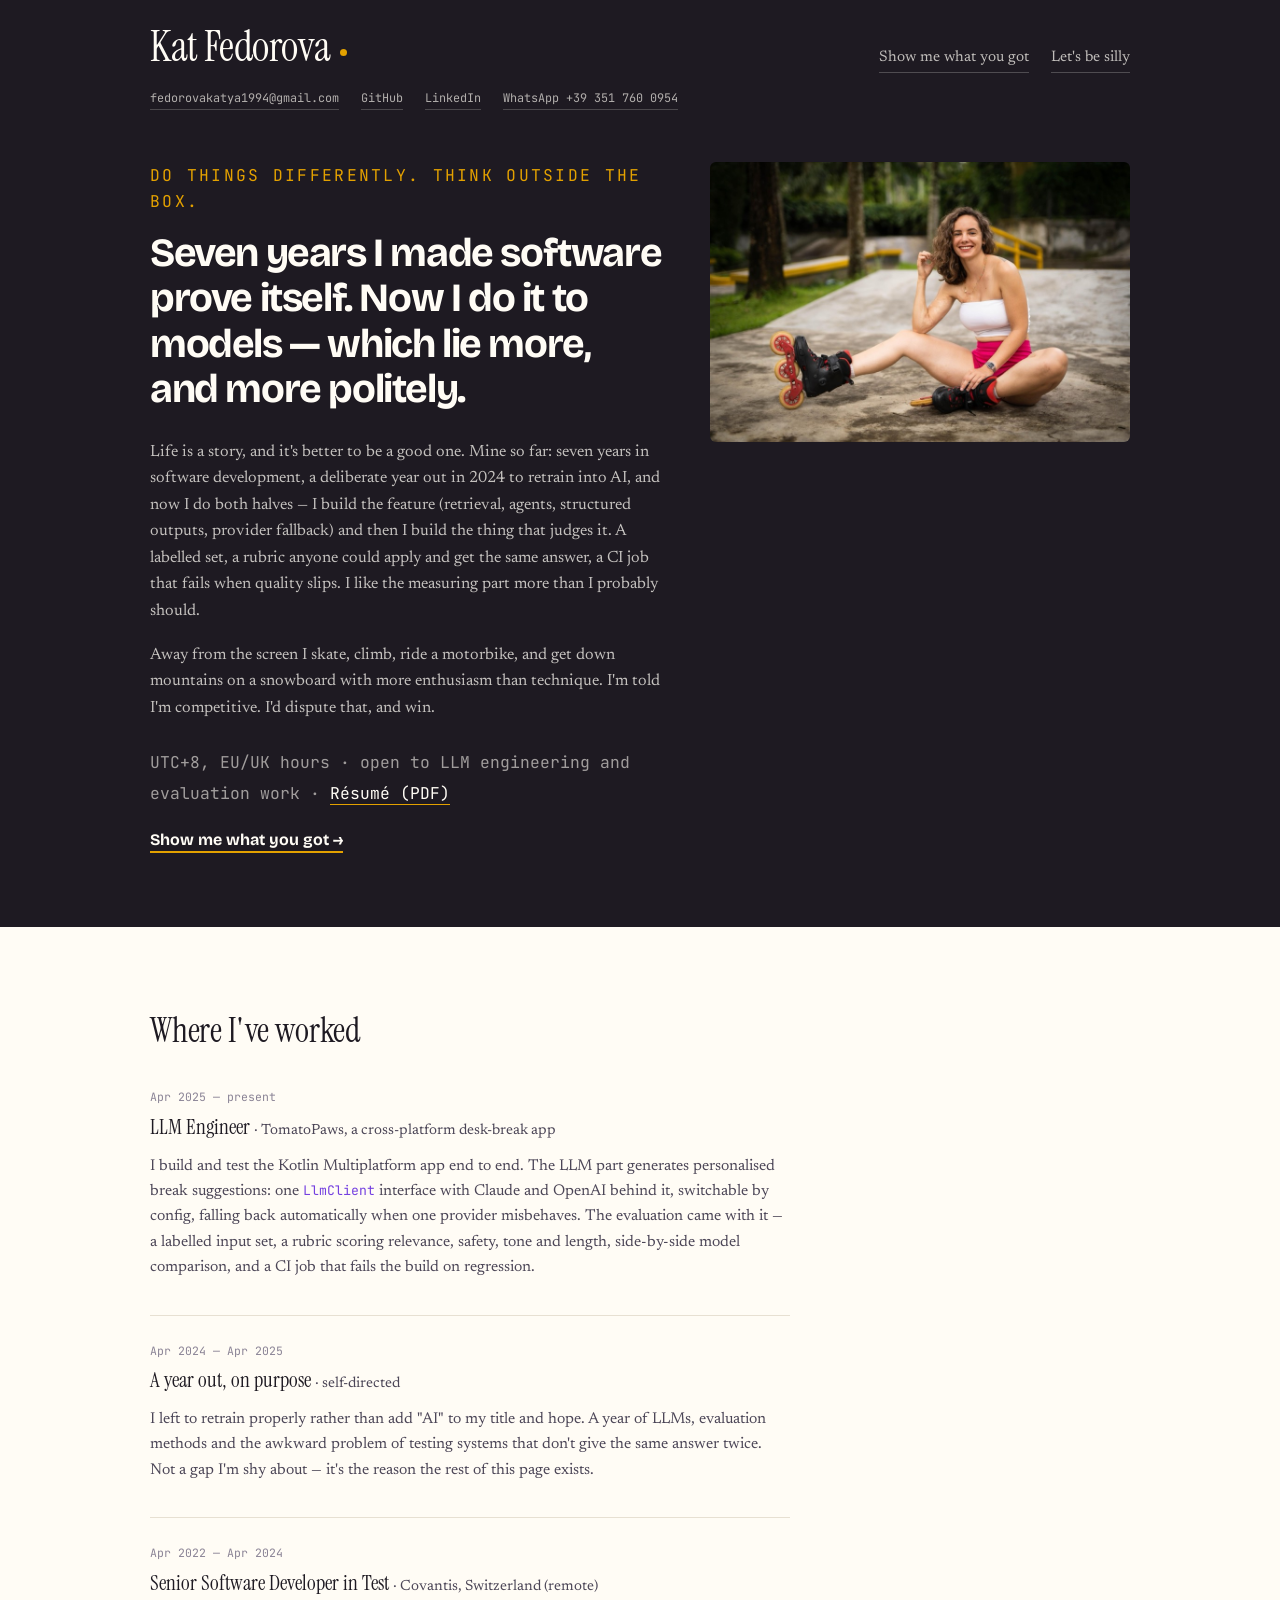
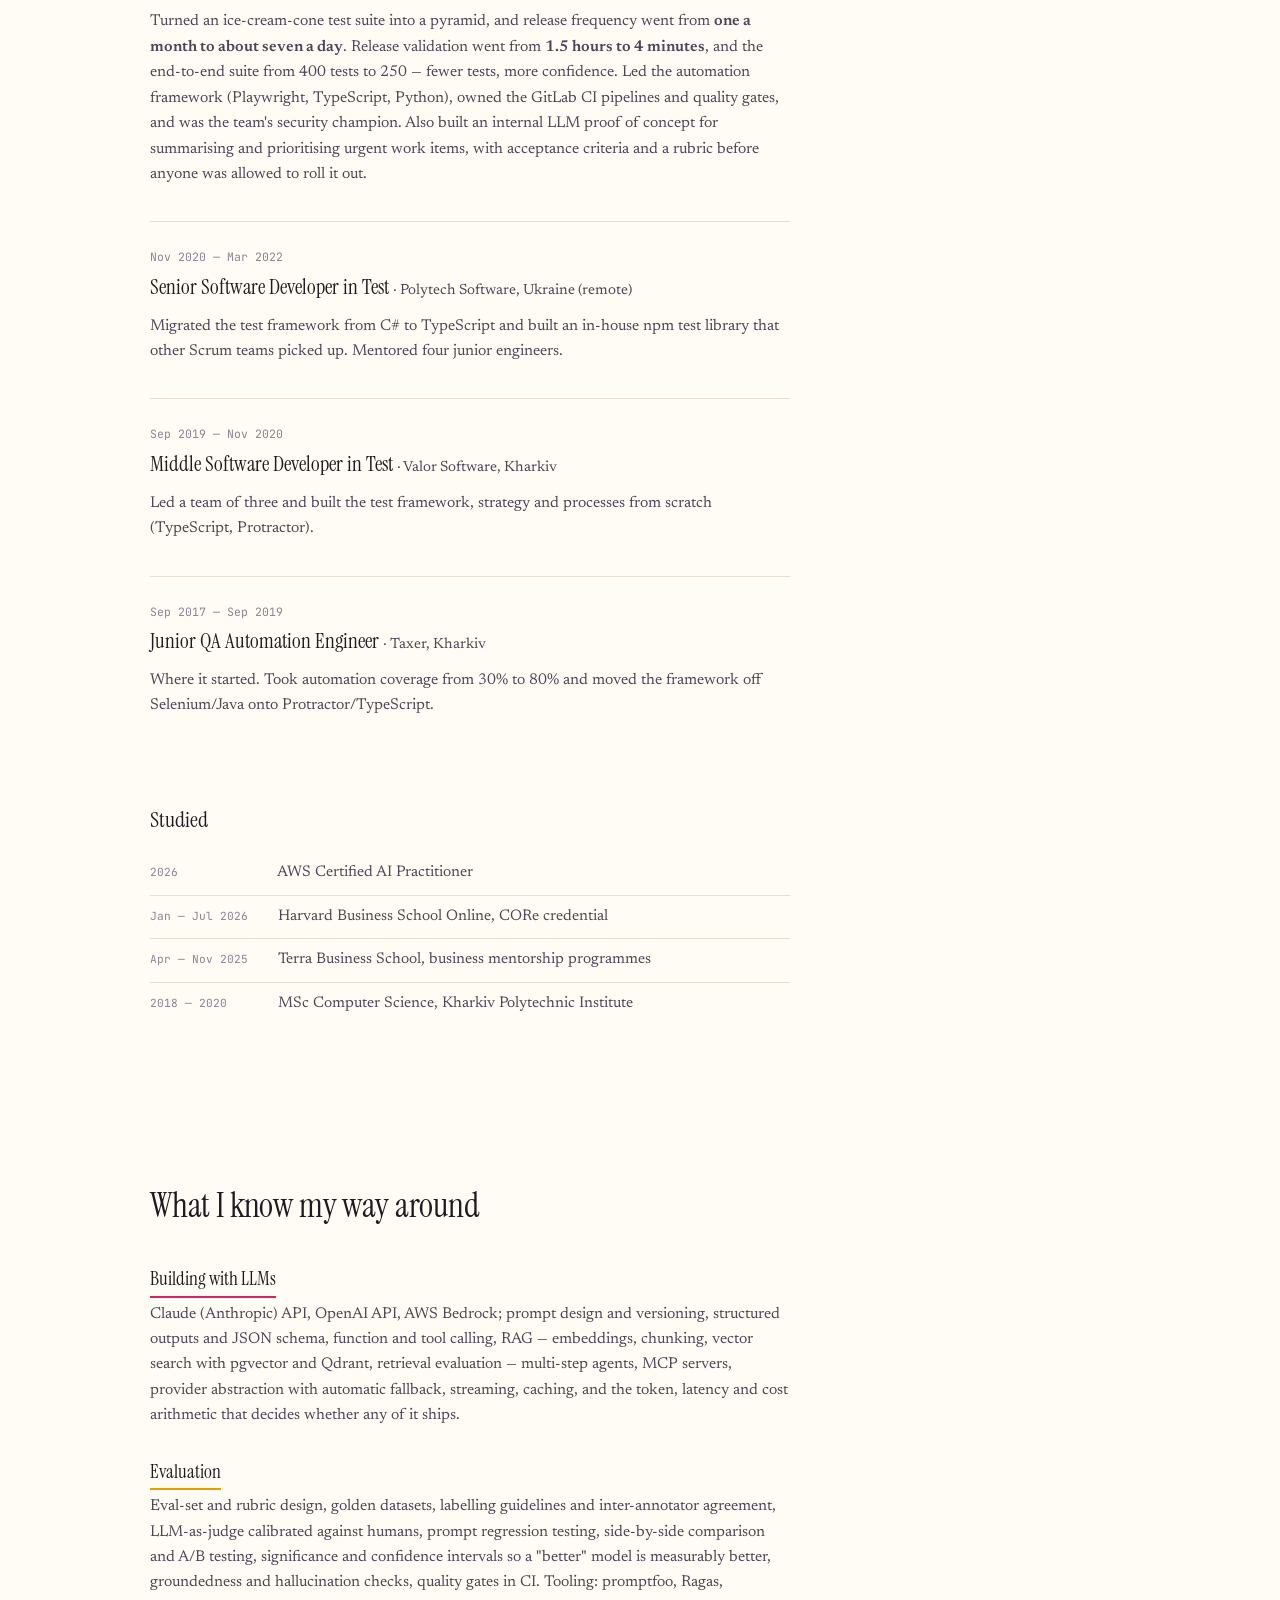
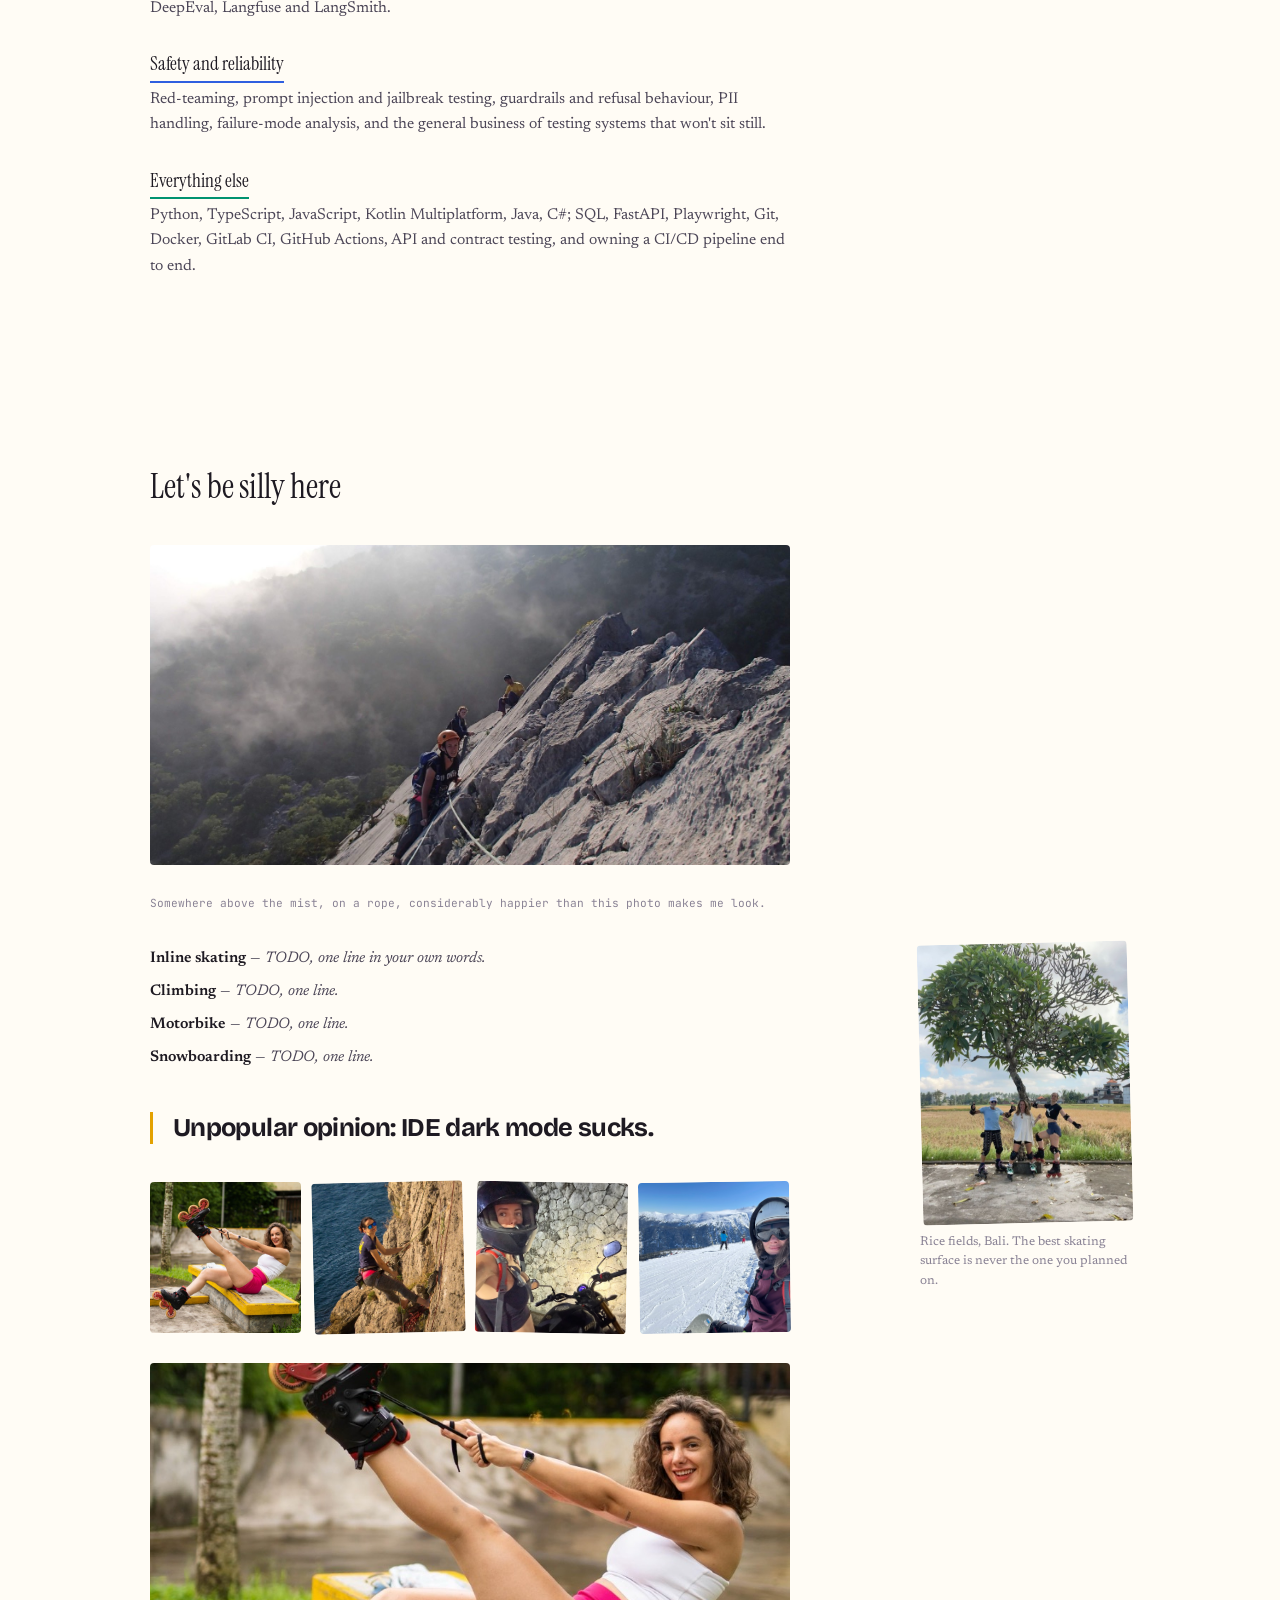
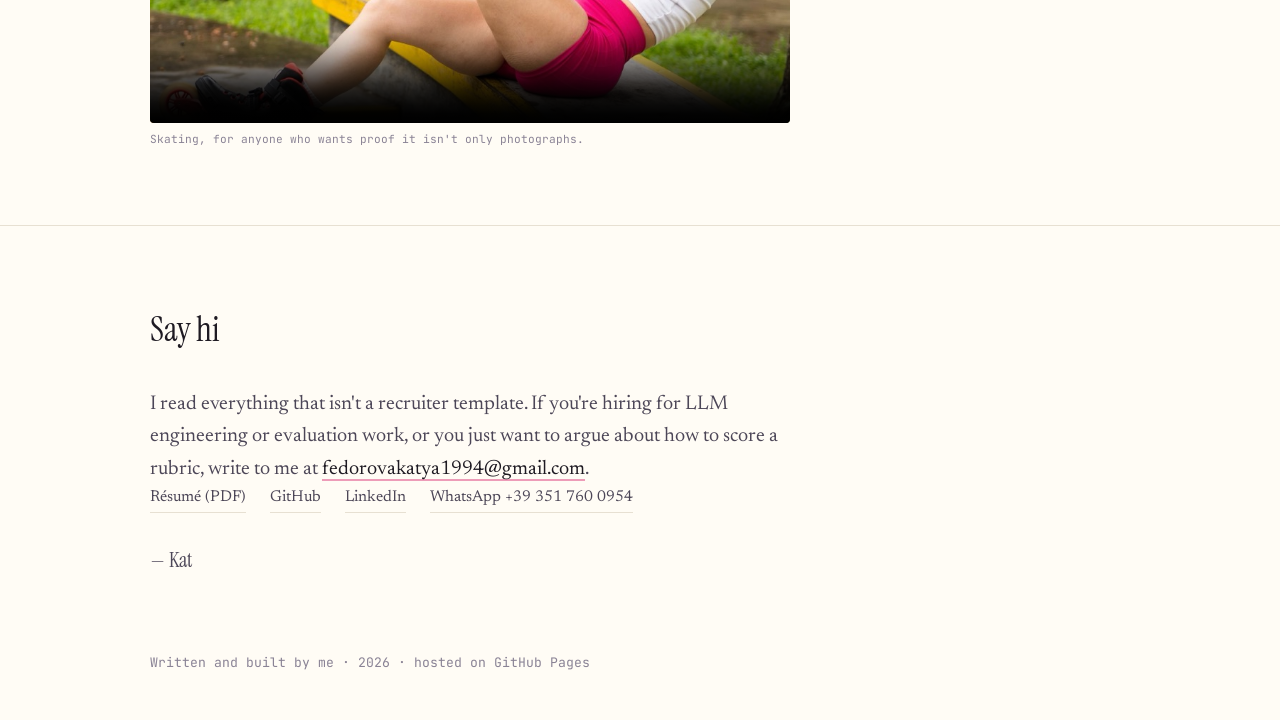
==== commit dea4fc33: "Rename sections: Show me what you got / Let's be silly Co-Authored-By: Claude Opus 5 <noreply@anthro" ====
--- a/index.html
+++ b/index.html
@@ -43,8 +43,8 @@
     <div class="hero__head">
       <a class="hero__name" href="#top">Kat Fedorova</a>
       <nav class="hero__navlinks" aria-label="Primary">
-        <a href="projects.html">Work</a>
-        <a href="#about">About</a>
+        <a href="projects.html">Show me what you got</a>
+        <a href="#about">Let's be silly</a>
       </nav>
       <p class="hero__contact">
         <a href="mailto:fedorovakatya1994@gmail.com">fedorovakatya1994@gmail.com</a>
@@ -83,7 +83,7 @@
           <a href="assets/Kat_Fedorova_LLM_Engineer.pdf" download>Résumé (PDF)</a>
         </p>
 
-        <p class="hero__cta"><a href="projects.html">See the work &rarr;</a></p>
+        <p class="hero__cta"><a href="projects.html">Show me what you got &rarr;</a></p>
       </div>
 
       <img class="hero__photo" src="assets/kat.jpg" width="900" height="600"
@@ -209,7 +209,7 @@
 <!-- ===================== ABOUT ===================== -->
 <section class="section" id="about">
   <div class="wrap">
-    <h2 class="h2 reveal">Away from the keyboard</h2>
+    <h2 class="h2 reveal">Let's be silly here</h2>
 
     <div class="flow">
       <figure class="photo-figure reveal">
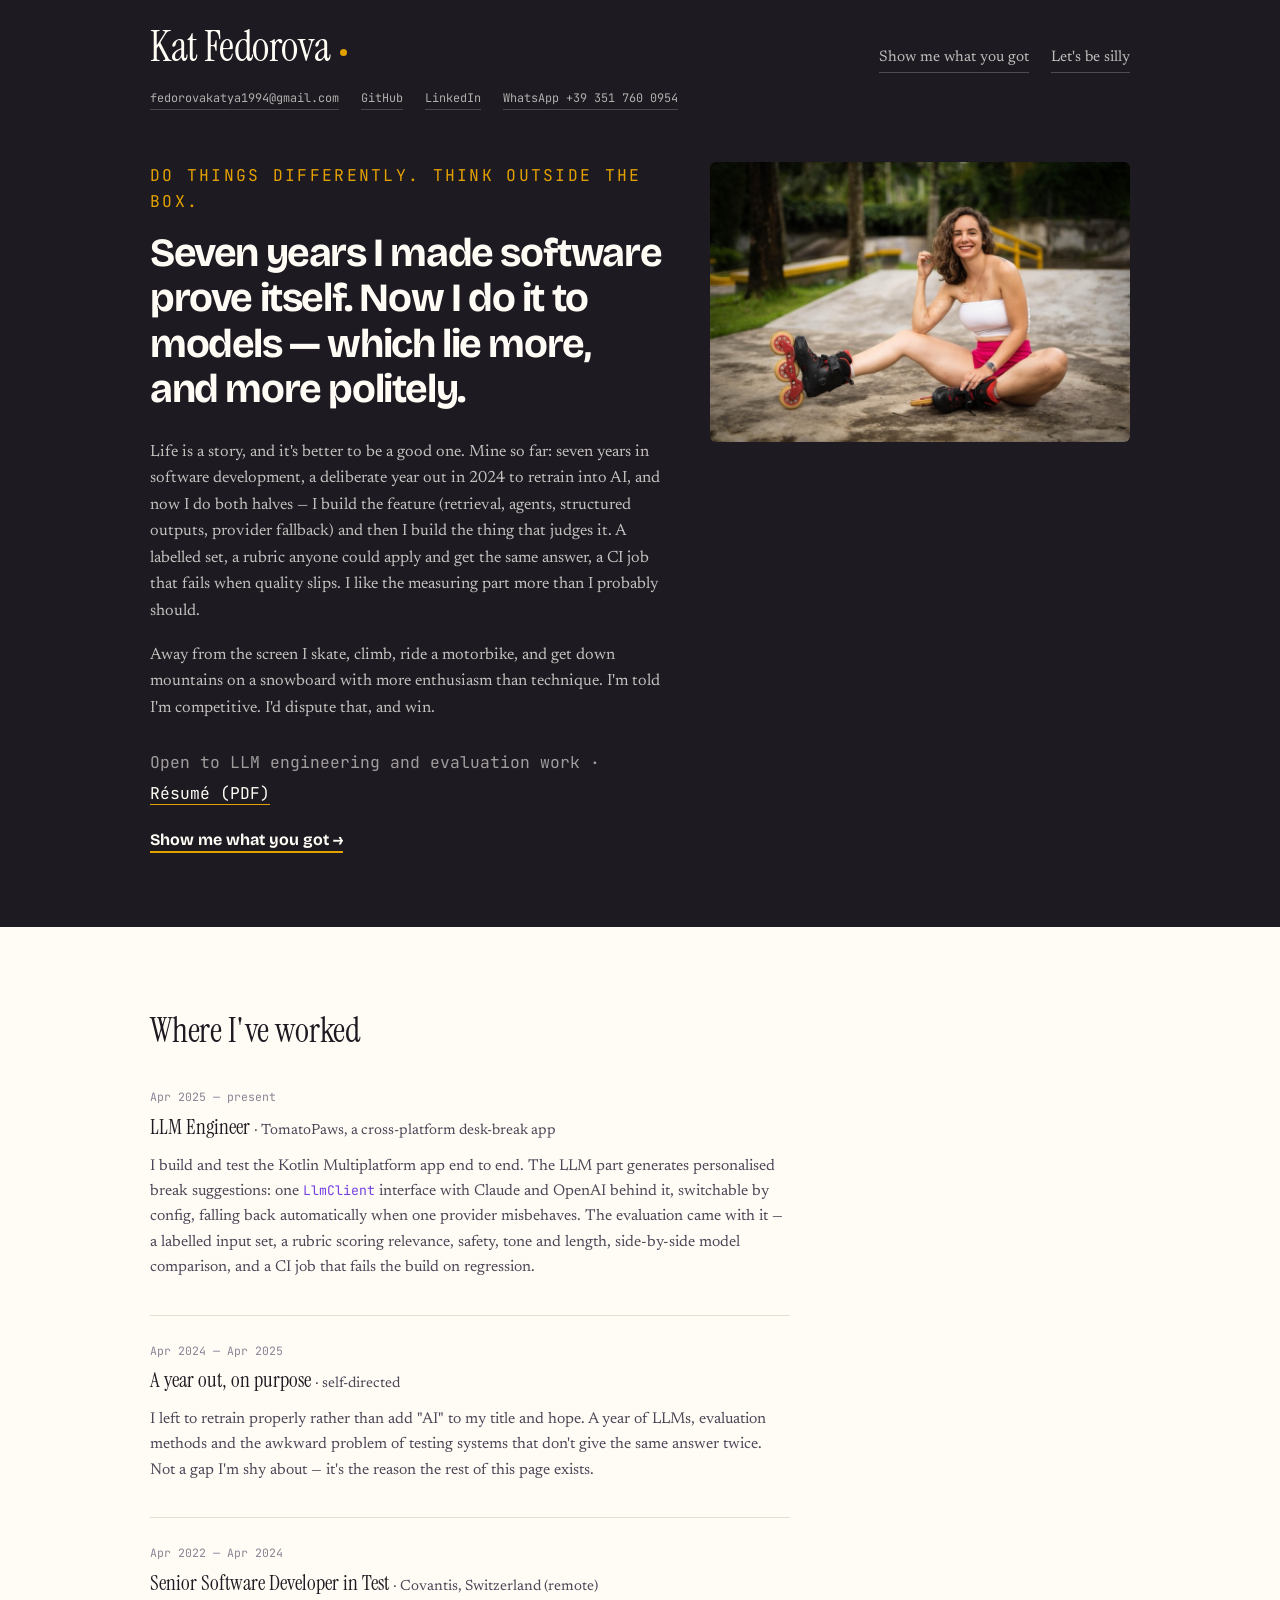
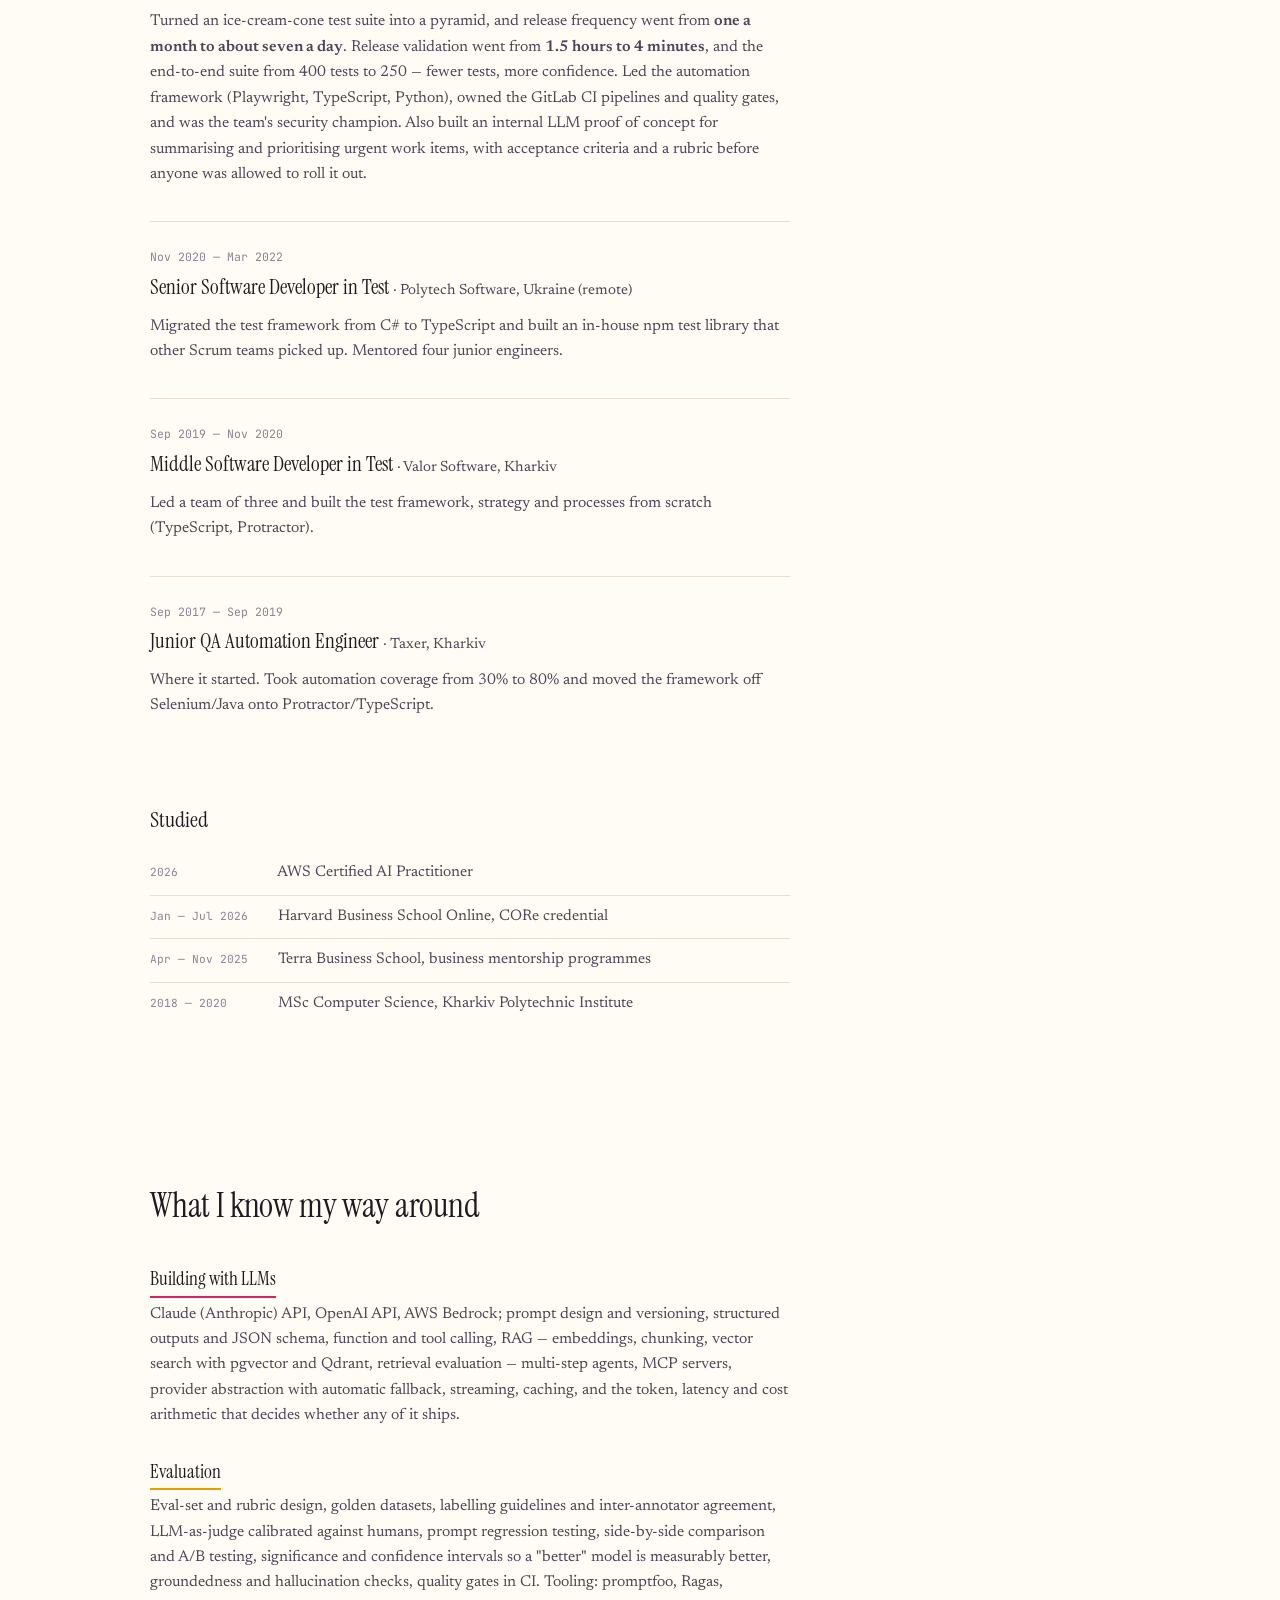
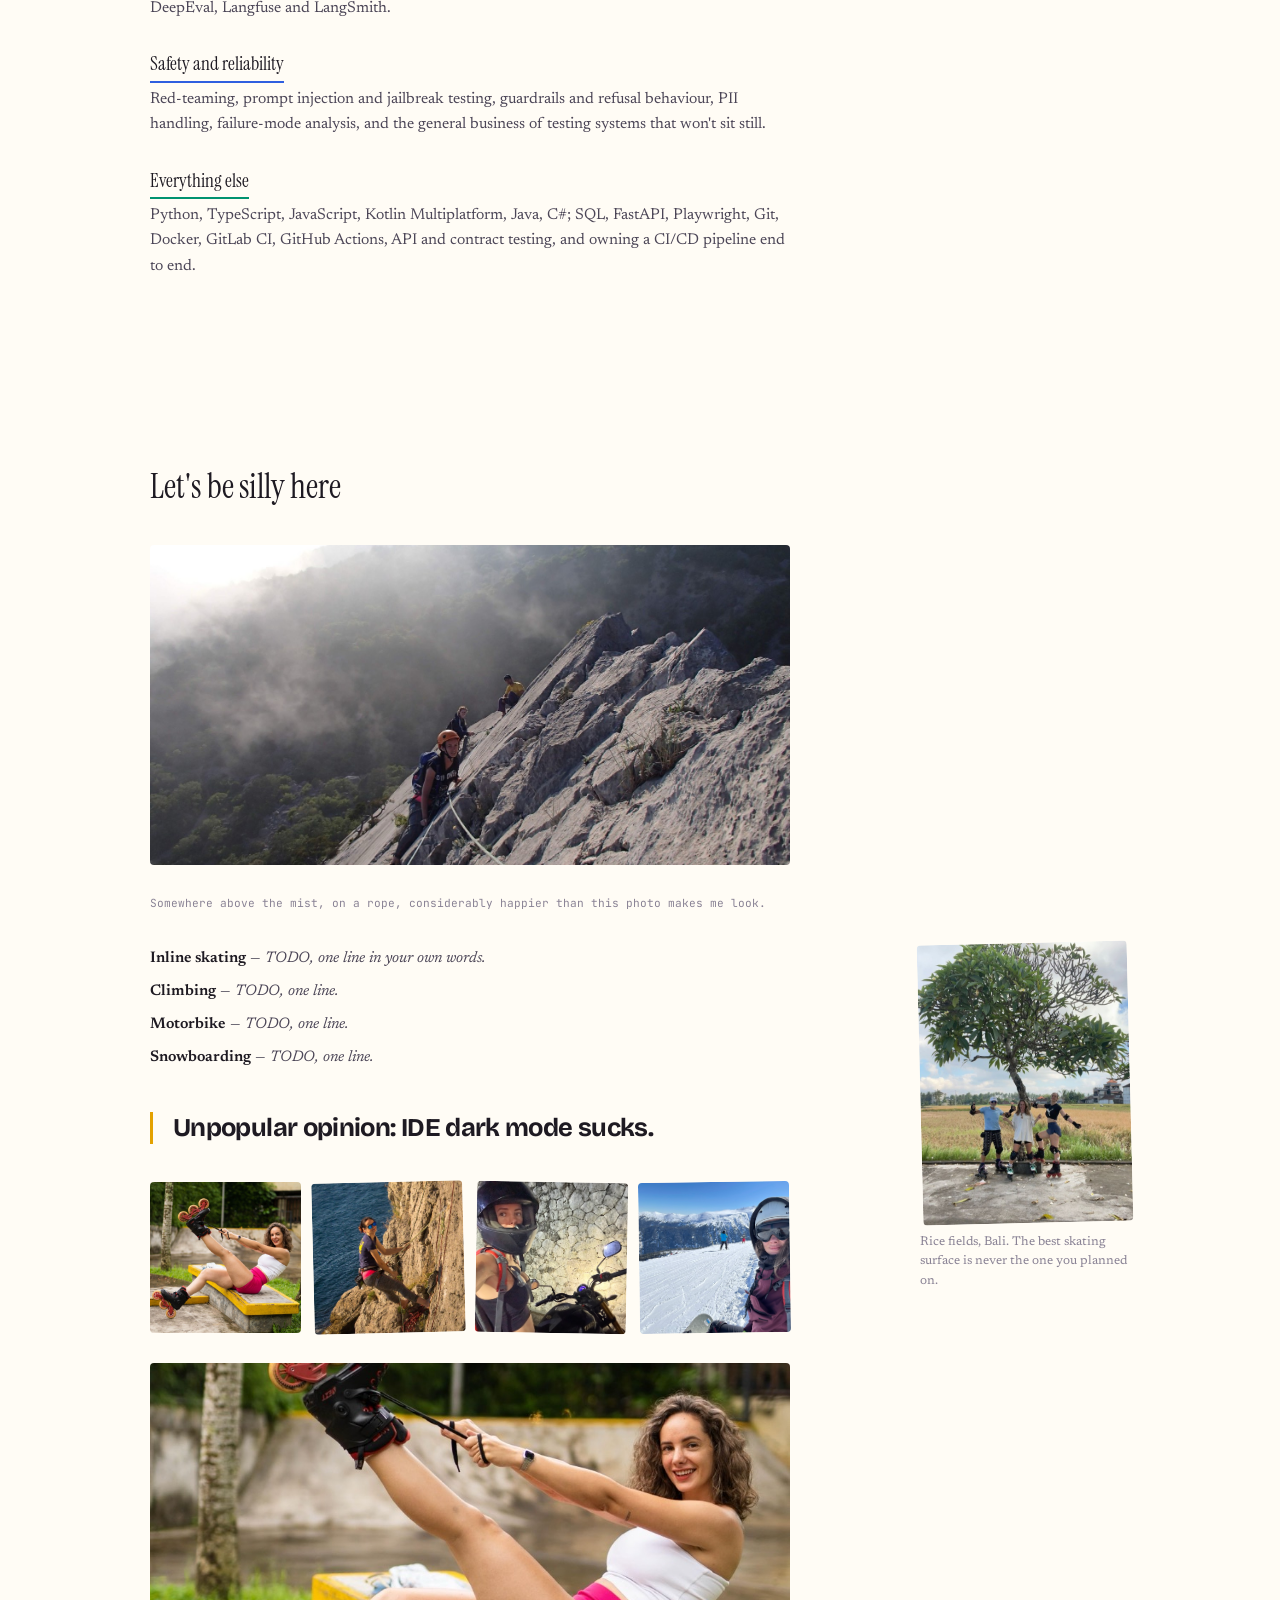
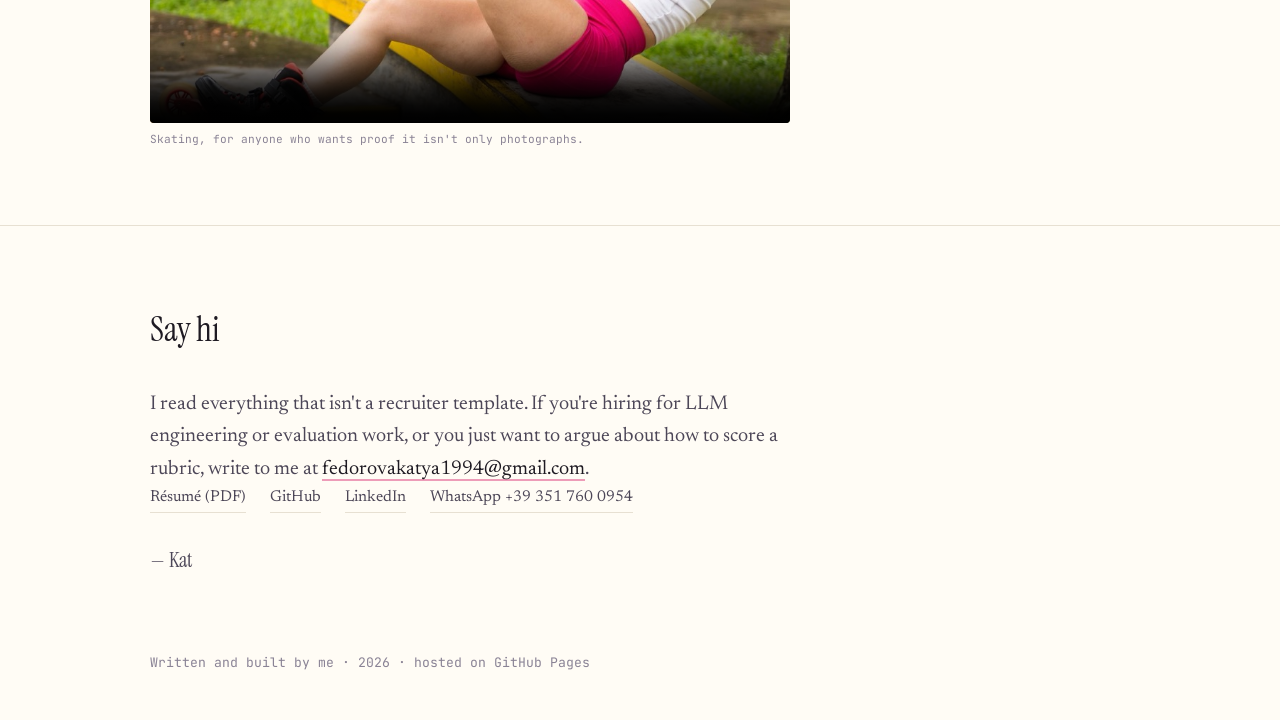
==== commit 47edbcc1: "Drop working hours from the hero Co-Authored-By: Claude Opus 5 <noreply@anthropic.com>" ====
--- a/index.html
+++ b/index.html
@@ -79,7 +79,7 @@
         </p>
 
         <p class="hero__meta">
-          UTC+8, EU/UK hours · open to LLM engineering and evaluation work ·
+          Open to LLM engineering and evaluation work ·
           <a href="assets/Kat_Fedorova_LLM_Engineer.pdf" download>Résumé (PDF)</a>
         </p>
 
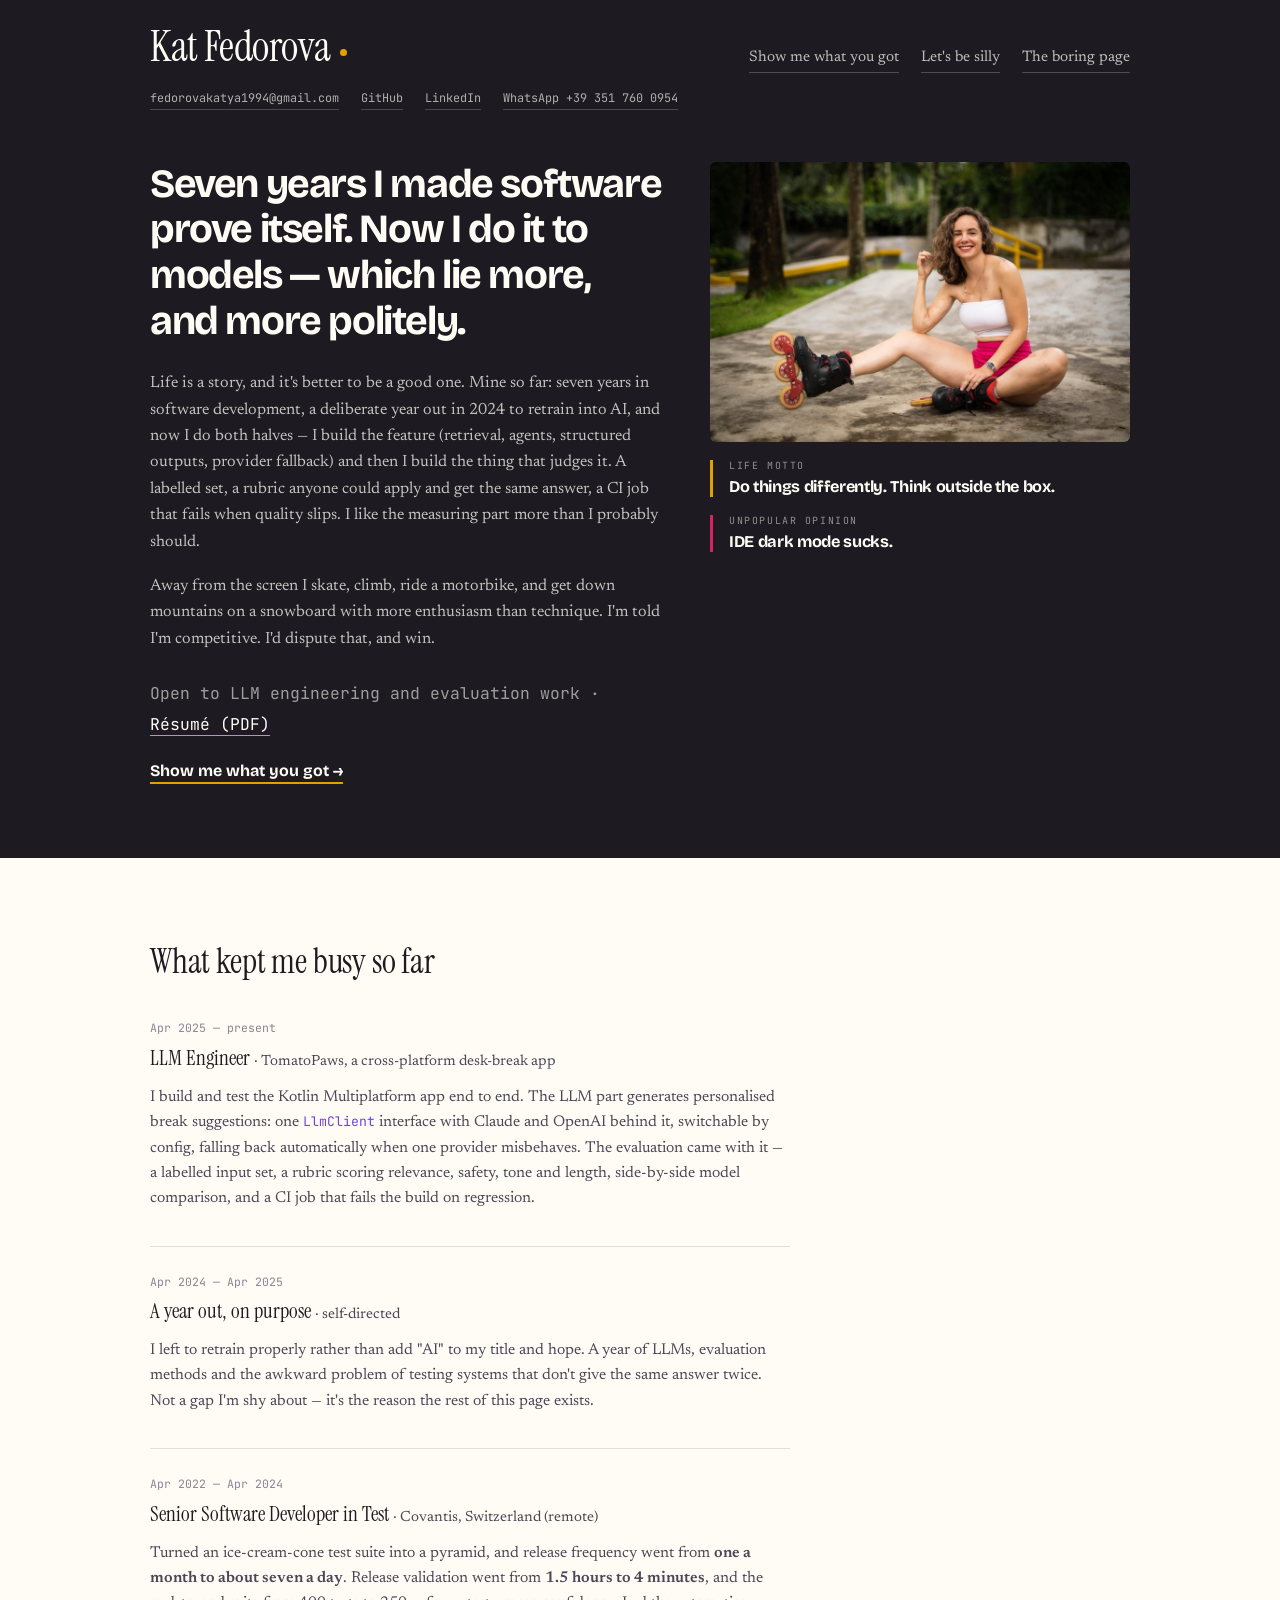
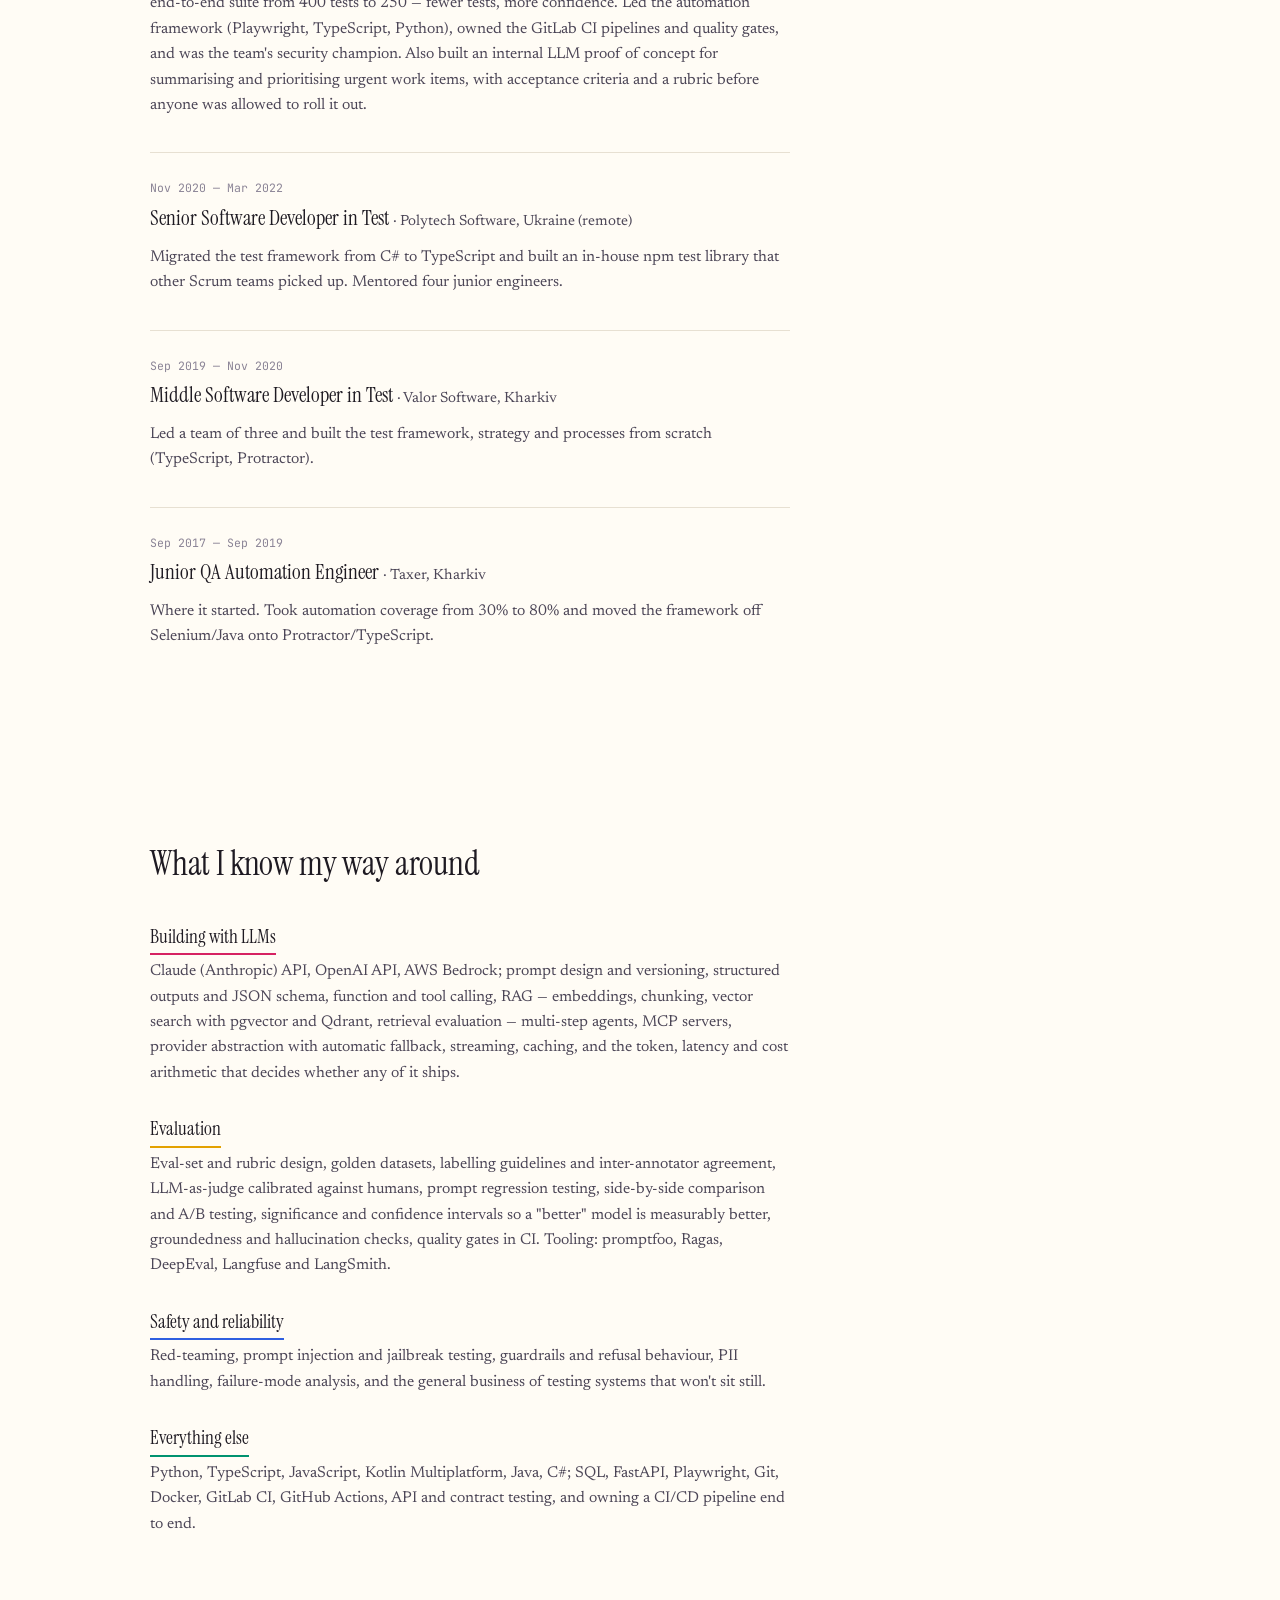
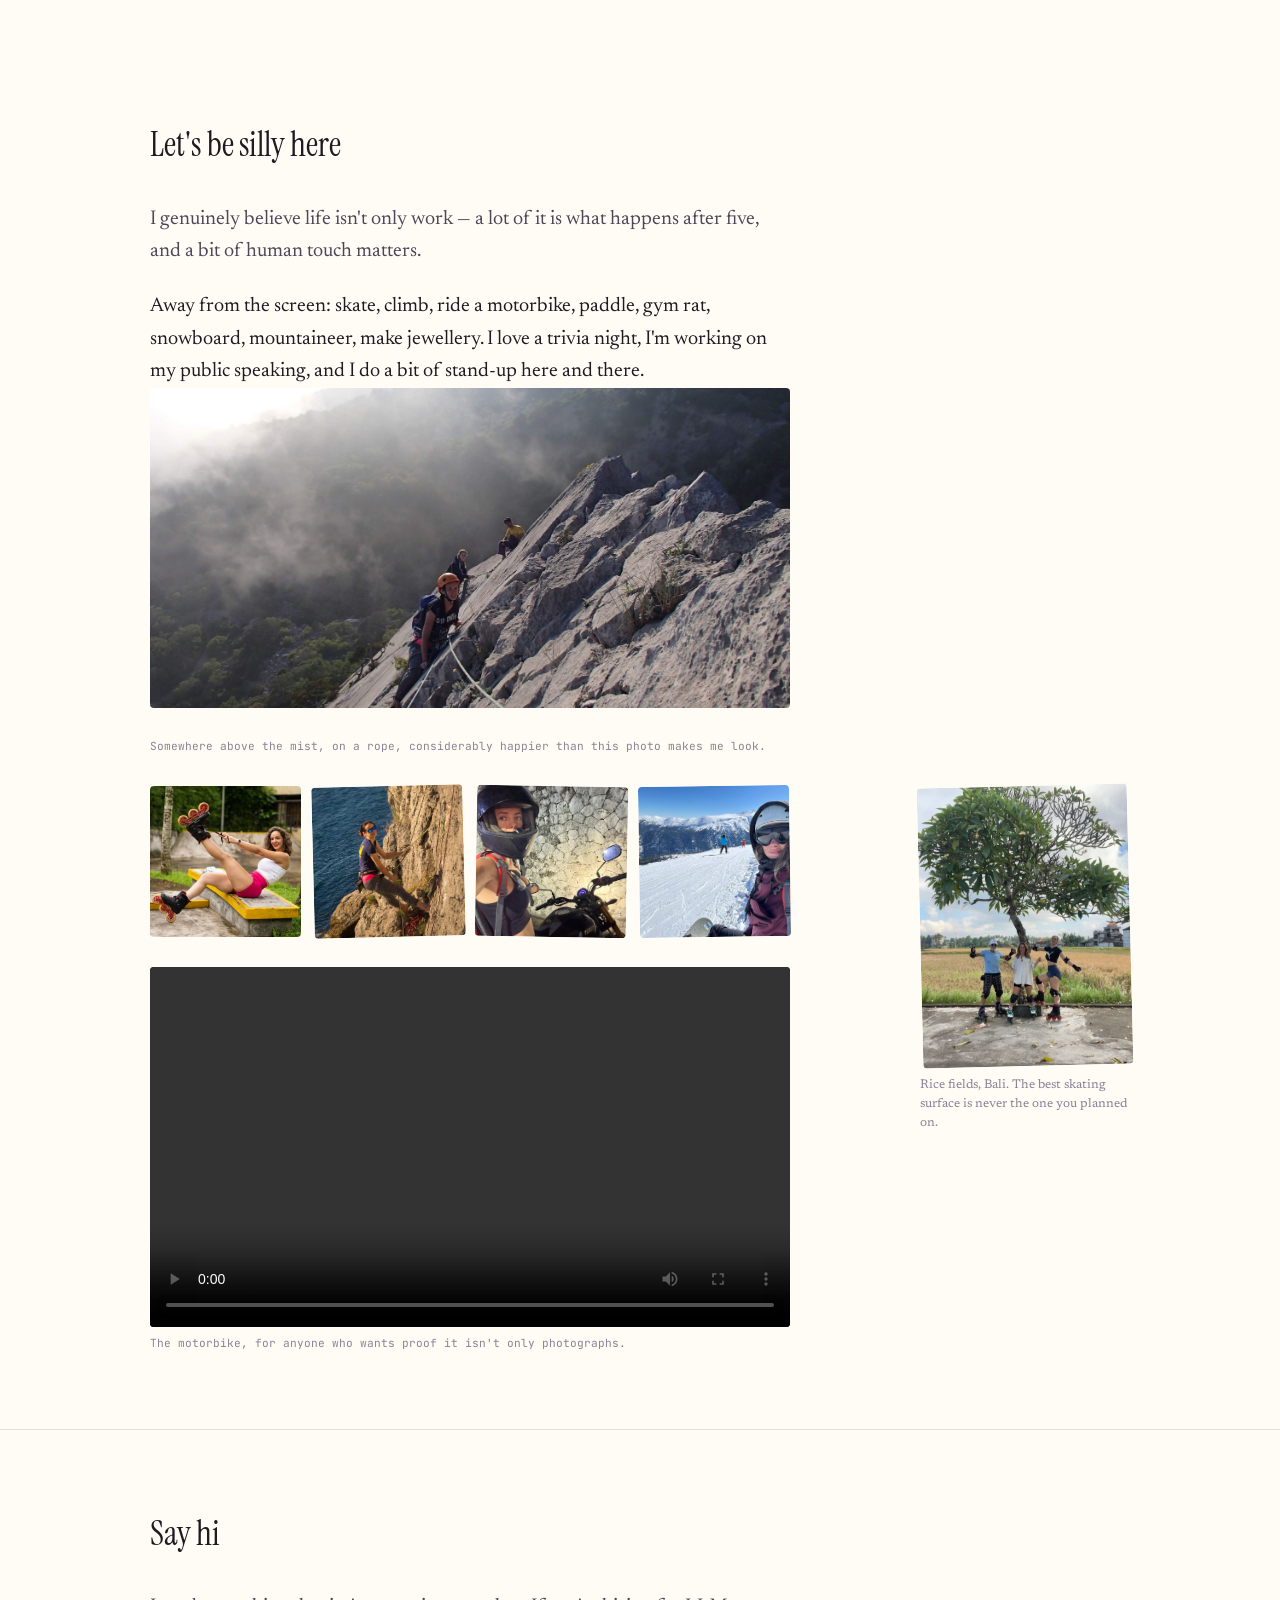
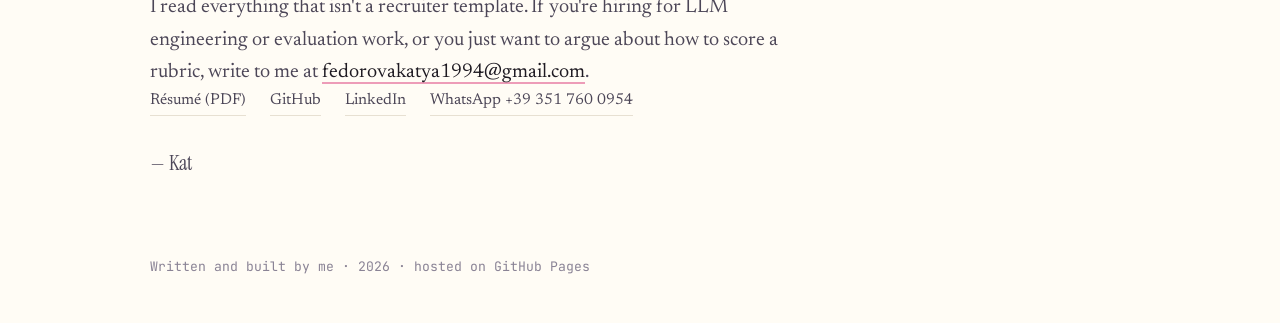
==== commit 9ad778c3: "Quotes under the hero photo, boring page for certs, silly-section copy, video fixes Co-Authored-By: " ====
--- a/index.html
+++ b/index.html
@@ -45,6 +45,7 @@
       <nav class="hero__navlinks" aria-label="Primary">
         <a href="projects.html">Show me what you got</a>
         <a href="#about">Let's be silly</a>
+        <a href="boring.html">The boring page</a>
       </nav>
       <p class="hero__contact">
         <a href="mailto:fedorovakatya1994@gmail.com">fedorovakatya1994@gmail.com</a>
@@ -56,8 +57,6 @@
 
     <div class="hero__grid" id="intro">
       <div class="hero__text">
-        <p class="motto">Do things differently. Think outside the box.</p>
-
         <h1 class="hero__title">
           Seven years I made software prove itself. Now I do it to models —
           which lie more, and more politely.
@@ -86,8 +85,20 @@
         <p class="hero__cta"><a href="projects.html">Show me what you got &rarr;</a></p>
       </div>
 
-      <img class="hero__photo" src="assets/kat.jpg" width="900" height="600"
-           alt="Kat Fedorova sitting at a skate park in inline skates, laughing" />
+      <div class="hero__side">
+        <img class="hero__photo" src="assets/kat.jpg" width="900" height="600"
+             alt="Kat Fedorova sitting at a skate park in inline skates, laughing" />
+
+        <p class="quote">
+          <span class="quote__label">Life motto</span>
+          Do things differently. Think outside the box.
+        </p>
+
+        <p class="quote quote--alt">
+          <span class="quote__label">Unpopular opinion</span>
+          IDE dark mode sucks.
+        </p>
+      </div>
     </div>
   </div>
 </header>
@@ -97,7 +108,7 @@
 <!-- ===================== WHERE I'VE WORKED ===================== -->
 <section class="section" id="experience">
   <div class="wrap">
-    <h2 class="h2 reveal">Where I've worked</h2>
+    <h2 class="h2 reveal">What kept me busy so far</h2>
 
     <div class="flow">
       <ol class="jobs">
@@ -154,13 +165,6 @@
         </li>
       </ol>
 
-      <h3 class="subhead reveal">Studied</h3>
-      <ul class="facts reveal">
-        <li><span class="facts__when">2026</span> AWS Certified AI Practitioner</li>
-        <li><span class="facts__when">Jan — Jul 2026</span> Harvard Business School Online, CORe credential</li>
-        <li><span class="facts__when">Apr — Nov 2025</span> Terra Business School, business mentorship programmes</li>
-        <li><span class="facts__when">2018 — 2020</span> MSc Computer Science, Kharkiv Polytechnic Institute</li>
-      </ul>
     </div>
   </div>
 </section>
@@ -212,6 +216,18 @@
     <h2 class="h2 reveal">Let's be silly here</h2>
 
     <div class="flow">
+      <div class="prose reveal">
+        <p>
+          I genuinely believe life isn't only work — a lot of it is what happens after
+          five, and a bit of human touch matters.
+        </p>
+        <p class="hobbies-line">
+          Away from the screen: skate, climb, ride a motorbike, paddle, gym rat, snowboard,
+          mountaineer, make jewellery. I love a trivia night, I'm working on my public
+          speaking, and I do a bit of stand-up here and there.
+        </p>
+      </div>
+
       <figure class="photo-figure reveal">
         <img class="photo photo--wide" src="assets/about.jpg" alt="Climbing a limestone ridge above the mist" loading="lazy" />
         <figcaption>Somewhere above the mist, on a rope, considerably happier than this photo makes me look.</figcaption>
@@ -222,16 +238,6 @@
         <span>Rice fields, Bali. The best skating surface is never the one you planned on.</span>
       </aside>
 
-      <ul class="facts facts--loose reveal">
-        <li><b>Inline skating</b> — <em>TODO, one line in your own words.</em></li>
-        <li><b>Climbing</b> — <em>TODO, one line.</em></li>
-        <li><b>Motorbike</b> — <em>TODO, one line.</em></li>
-        <li><b>Snowboarding</b> — <em>TODO, one line.</em></li>
-      </ul>
-
-      <blockquote class="pullquote reveal">
-        Unpopular opinion: IDE dark mode sucks.
-      </blockquote>
 
       <div class="photo-strip photo-strip--4 reveal">
         <img class="photo" src="assets/life-1.jpg" alt="Sitting on a bench in inline skates" loading="lazy" />
@@ -241,8 +247,8 @@
       </div>
 
       <figure class="video-figure reveal">
-        <video src="assets/skating.mp4" poster="assets/skate-poster.jpg" controls playsinline preload="none"></video>
-        <figcaption>Skating, for anyone who wants proof it isn't only photographs.</figcaption>
+        <video src="assets/skating.mp4" controls playsinline preload="metadata"></video>
+        <figcaption>The motorbike, for anyone who wants proof it isn't only photographs.</figcaption>
       </figure>
     </div>
   </div>
--- a/styles.css
+++ b/styles.css
@@ -421,3 +421,37 @@
   .hero__navlinks{ justify-self:start; }
   .hero__contact{ font-size:.7rem; gap:3px 16px; }
 }
+
+
+/* ---------------- Hero side column: photo + quotes ---------------- */
+.hero__side{ display:flex; flex-direction:column; gap:18px; }
+.hero__side .hero__photo{ margin:0; }
+
+.quote{
+  margin:0; padding:0 0 0 16px;
+  border-left:3px solid var(--yellow);
+  font-family:var(--font-lede); font-weight:700;
+  font-size:1.02rem; line-height:1.3; letter-spacing:-.02em;
+  color:var(--paper);
+}
+.quote--alt{ border-left-color:var(--pink); }
+.quote__label{
+  display:block; margin-bottom:3px;
+  font-family:var(--font-mono); font-weight:400;
+  font-size:.62rem; letter-spacing:.16em; text-transform:uppercase;
+  color:color-mix(in srgb, var(--paper) 52%, transparent);
+}
+
+.hobbies-line{ color:var(--ink) !important; }
+
+/* ---------------- Boring page ---------------- */
+.boring{ list-style:none; padding:0; margin:0; max-width:var(--col); }
+.boring li{
+  display:grid; grid-template-columns:130px 1fr; gap:4px 20px;
+  padding:14px 0; border-top:1px solid var(--rule);
+}
+.boring li:first-child{ border-top:0; }
+.boring time{ font-family:var(--font-mono); font-size:.72rem; color:var(--ink-faint); }
+.boring b{ font-weight:600; }
+.boring span{ display:block; color:var(--ink-soft); font-size:.95rem; }
+@media (max-width:560px){ .boring li{ grid-template-columns:1fr; } }
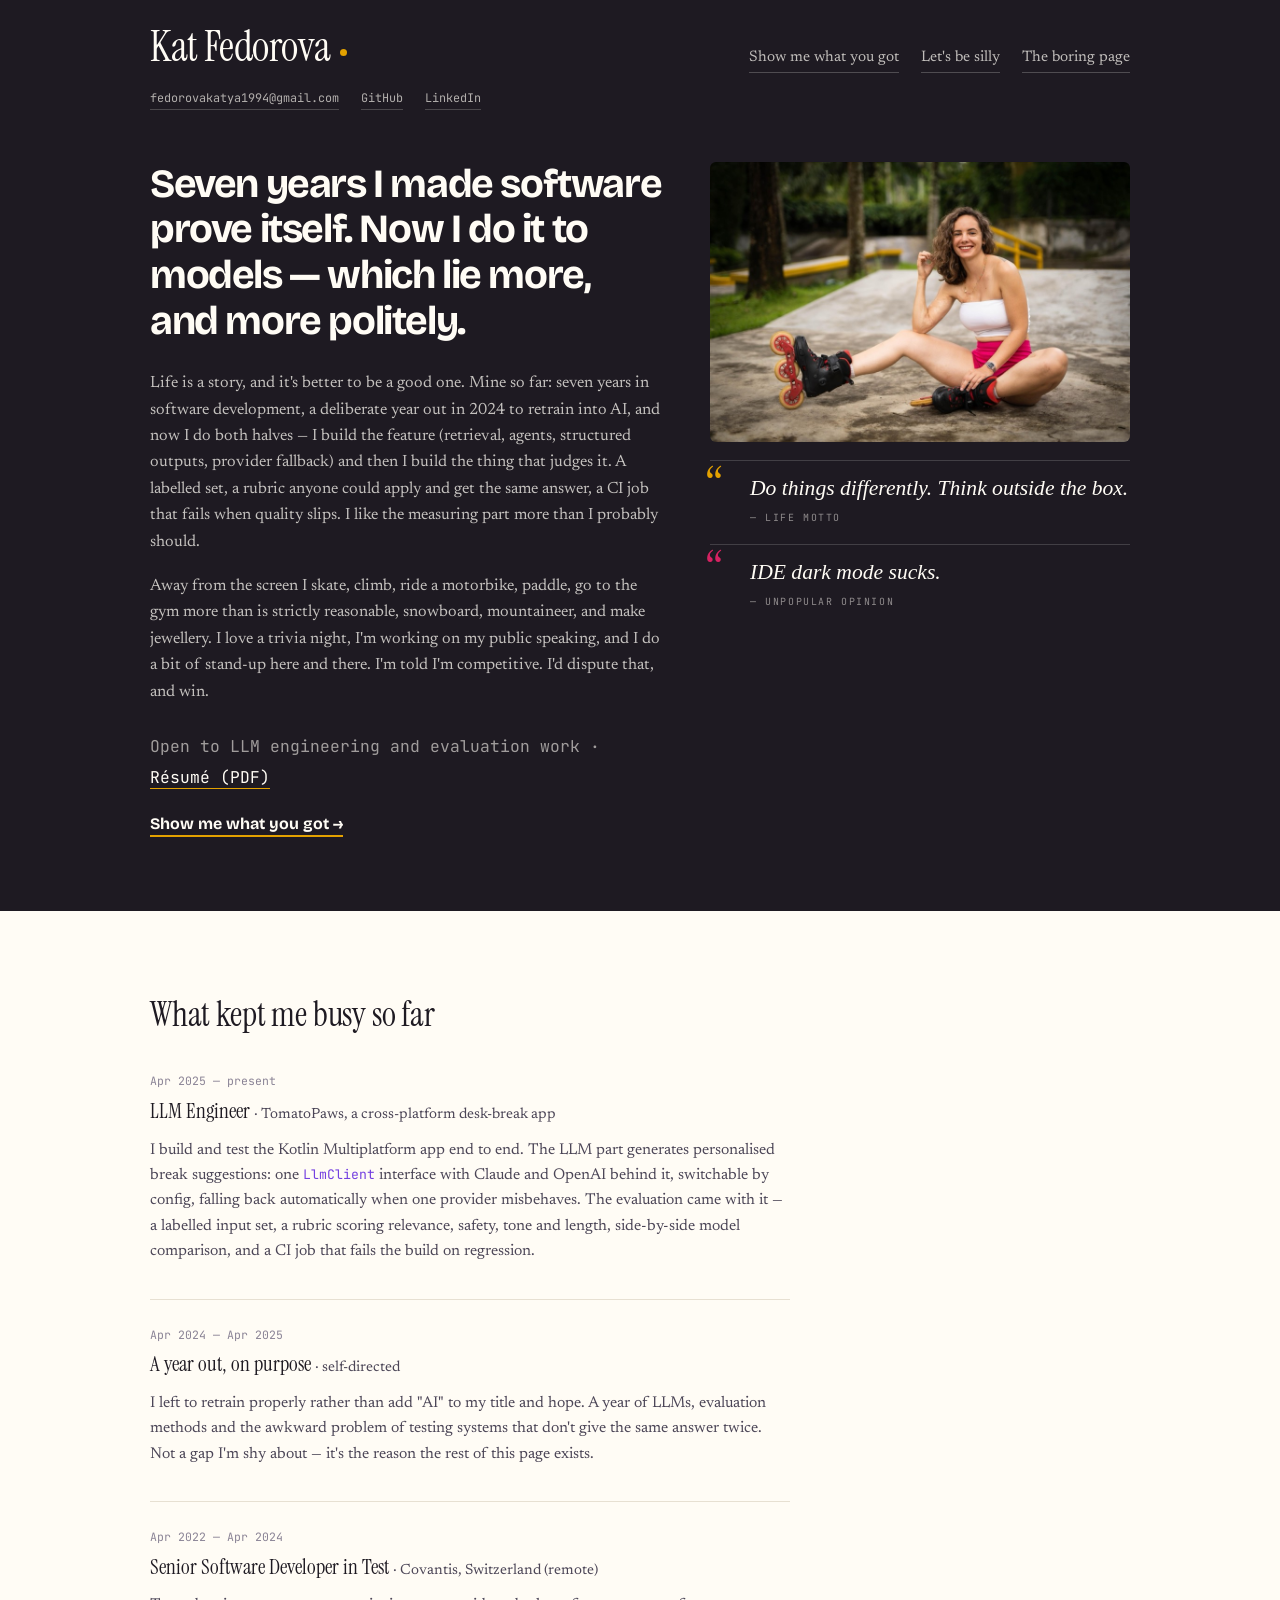
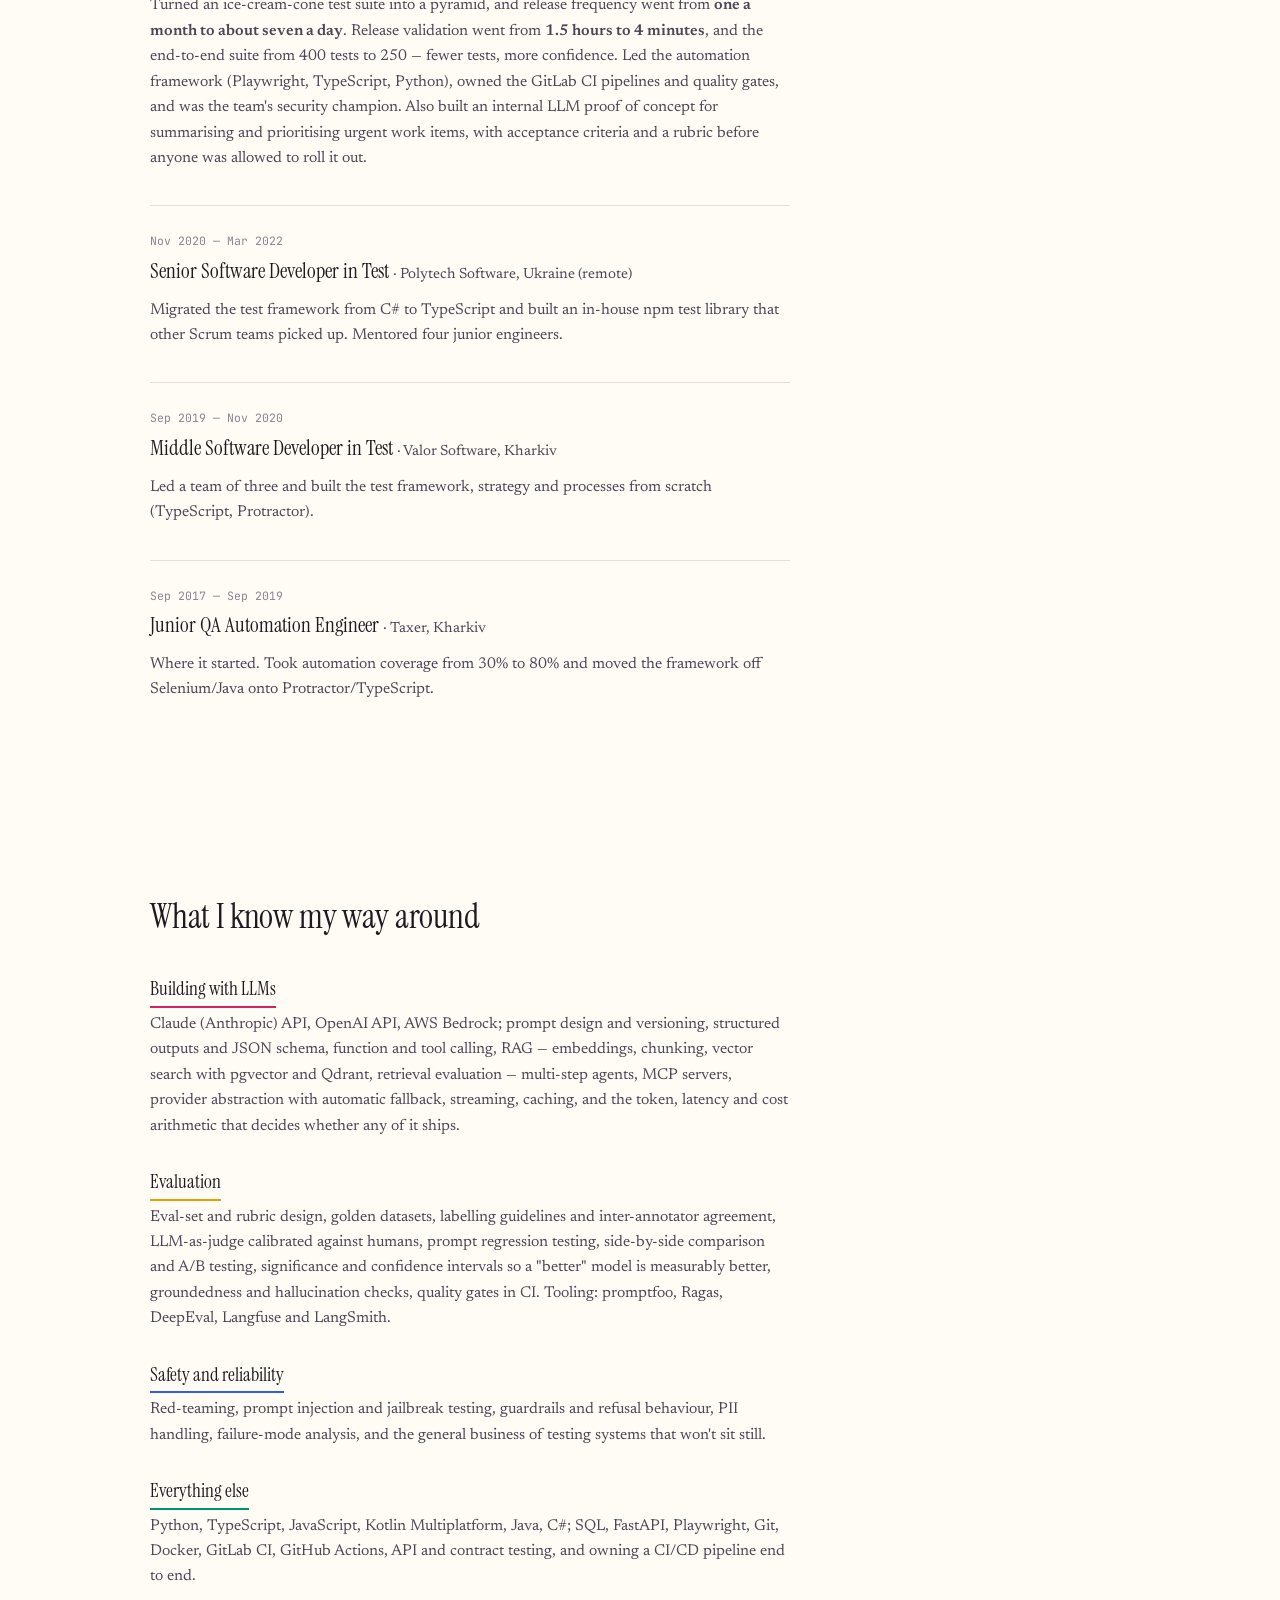
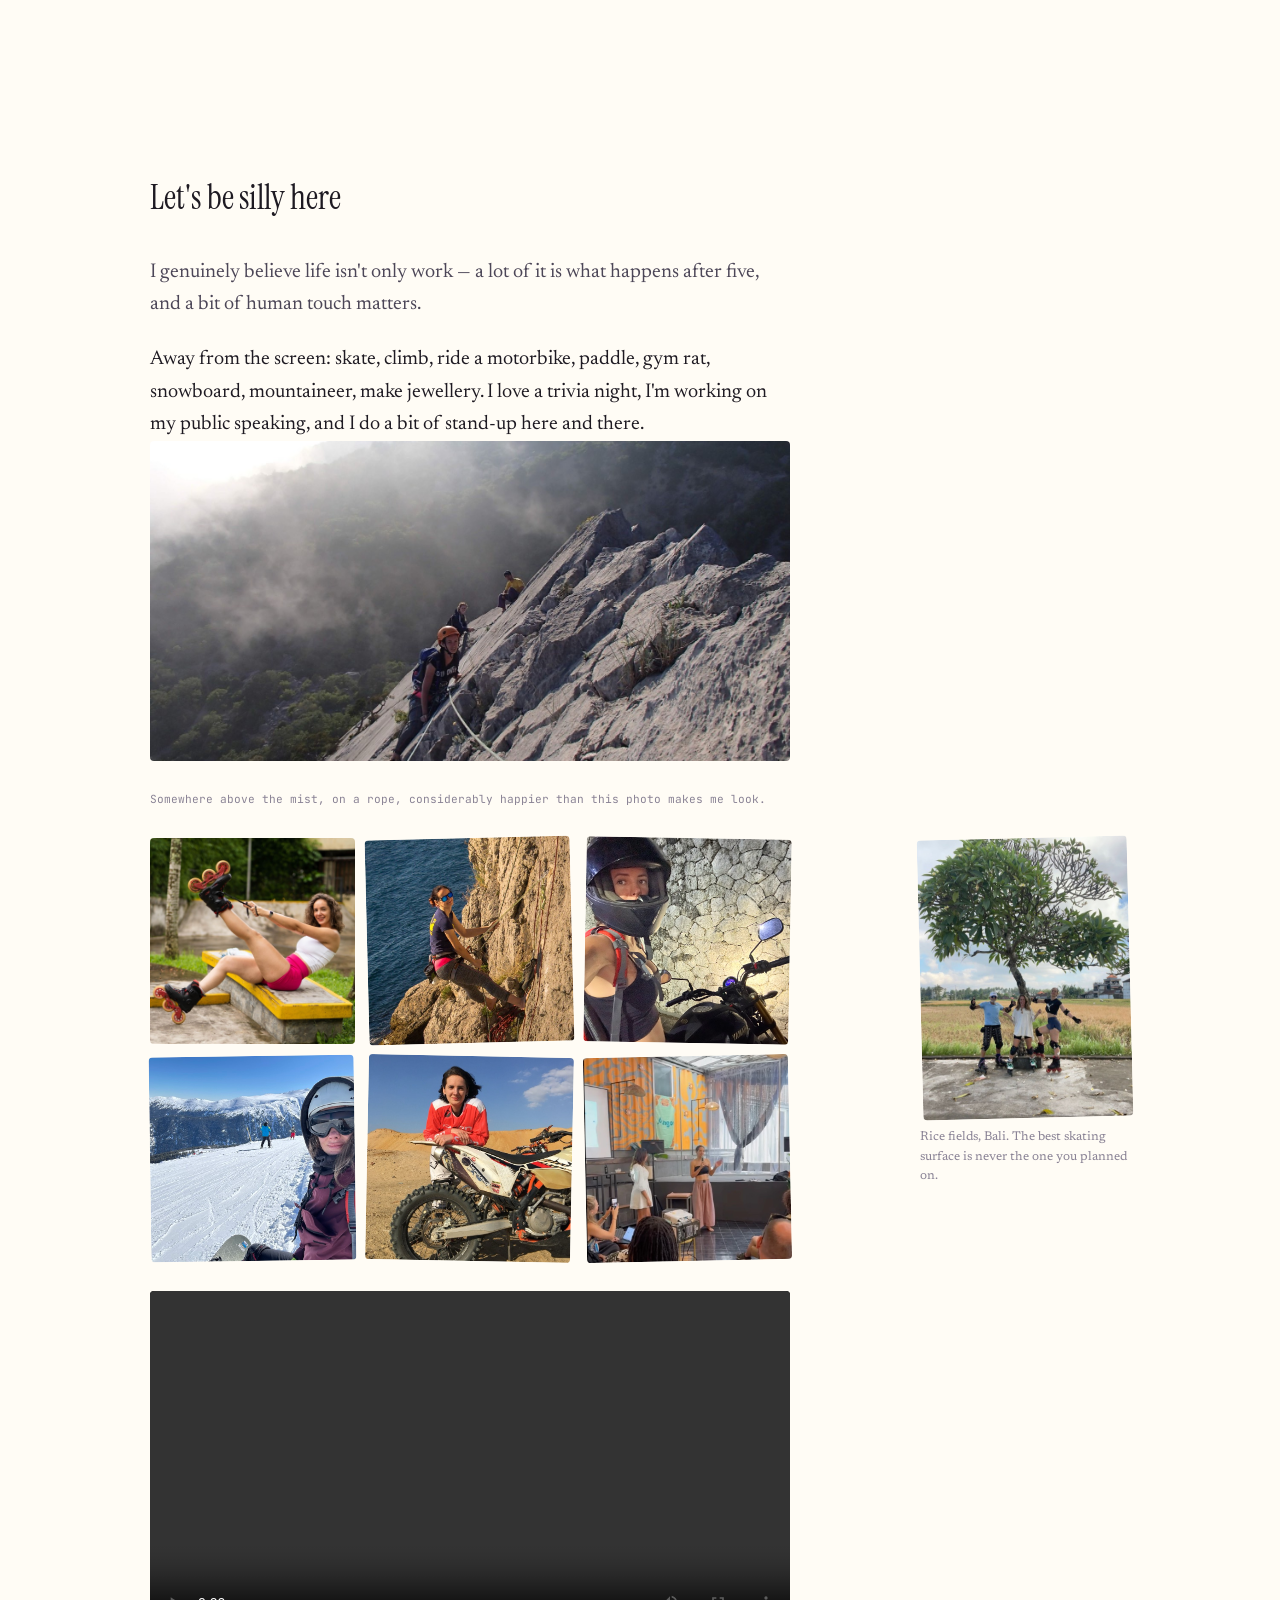
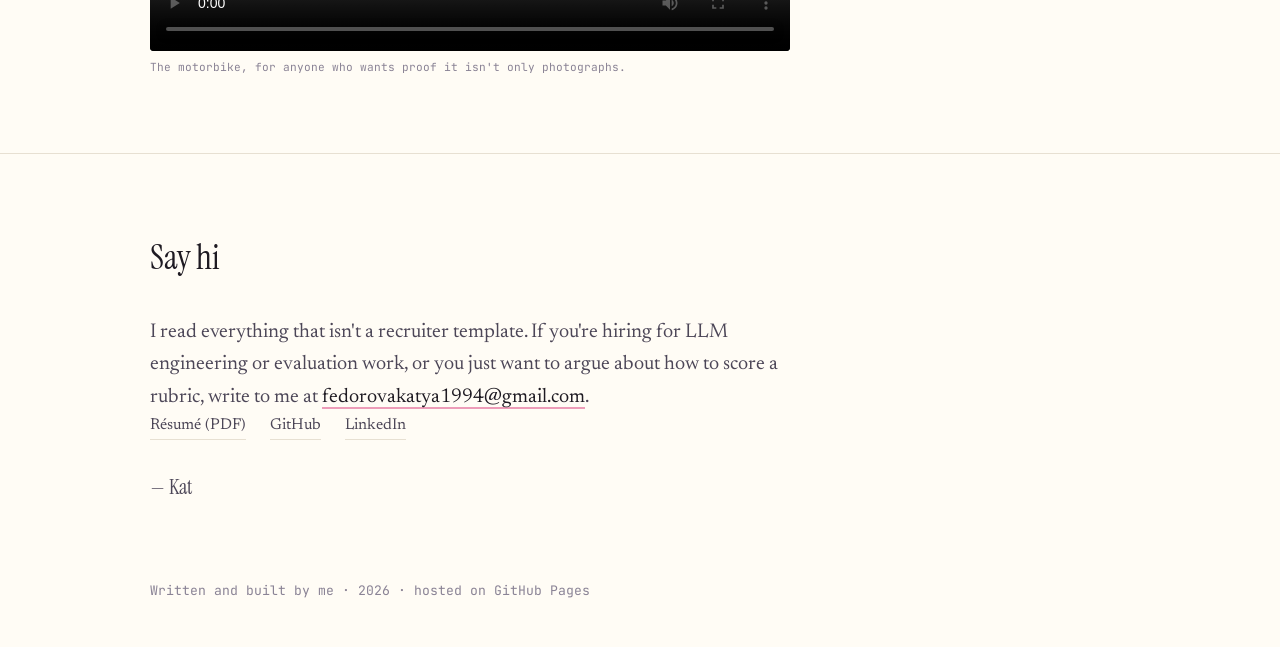
==== commit de526560: "Real project write-ups, styled quotes, more hobbies and photos, Uncle Bob course Co-Authored-By: Cla" ====
--- a/index.html
+++ b/index.html
@@ -51,7 +51,6 @@
         <a href="mailto:fedorovakatya1994@gmail.com">fedorovakatya1994@gmail.com</a>
         <a href="https://github.com/KatyaFedorova" target="_blank" rel="noopener">GitHub</a>
         <a href="https://linkedin.com/in/kat-fedorova" target="_blank" rel="noopener">LinkedIn</a>
-        <a href="https://wa.me/393517600954" target="_blank" rel="noopener">WhatsApp +39 351 760 0954</a>
       </p>
     </div>
 
@@ -72,9 +71,10 @@
         </p>
 
         <p>
-          Away from the screen I skate, climb, ride a motorbike, and get down mountains on
-          a snowboard with more enthusiasm than technique. I'm told I'm competitive.
-          I'd dispute that, and win.
+          Away from the screen I skate, climb, ride a motorbike, paddle, go to the gym more
+          than is strictly reasonable, snowboard, mountaineer, and make jewellery. I love a
+          trivia night, I'm working on my public speaking, and I do a bit of stand-up here and
+          there. I'm told I'm competitive. I'd dispute that, and win.
         </p>
 
         <p class="hero__meta">
@@ -89,15 +89,15 @@
         <img class="hero__photo" src="assets/kat.jpg" width="900" height="600"
              alt="Kat Fedorova sitting at a skate park in inline skates, laughing" />
 
-        <p class="quote">
-          <span class="quote__label">Life motto</span>
-          Do things differently. Think outside the box.
-        </p>
-
-        <p class="quote quote--alt">
-          <span class="quote__label">Unpopular opinion</span>
-          IDE dark mode sucks.
-        </p>
+        <figure class="quote">
+          <blockquote>Do things differently. Think outside the box.</blockquote>
+          <figcaption>Life motto</figcaption>
+        </figure>
+
+        <figure class="quote quote--alt">
+          <blockquote>IDE dark mode sucks.</blockquote>
+          <figcaption>Unpopular opinion</figcaption>
+        </figure>
       </div>
     </div>
   </div>
@@ -239,11 +239,13 @@
       </aside>
 
 
-      <div class="photo-strip photo-strip--4 reveal">
+      <div class="photo-strip photo-strip--6 reveal">
         <img class="photo" src="assets/life-1.jpg" alt="Sitting on a bench in inline skates" loading="lazy" />
         <img class="photo" src="assets/life-2.jpg" alt="Climbing a sea cliff" loading="lazy" />
         <img class="photo" src="assets/life-3.jpg" alt="In a helmet next to a motorbike at night" loading="lazy" />
         <img class="photo" src="assets/life-4.jpg" alt="Snowboarding on a mountain" loading="lazy" />
+        <img class="photo" src="assets/life-5.jpg" alt="Leaning on an enduro bike in the desert" loading="lazy" />
+        <img class="photo" src="assets/life-6.jpg" alt="Speaking to a room with a microphone" loading="lazy" />
       </div>
 
       <figure class="video-figure reveal">
@@ -270,7 +272,6 @@
         <a href="assets/Kat_Fedorova_LLM_Engineer.pdf" download>Résumé (PDF)</a>
         <a href="https://github.com/KatyaFedorova" target="_blank" rel="noopener">GitHub</a>
         <a href="https://linkedin.com/in/kat-fedorova" target="_blank" rel="noopener">LinkedIn</a>
-        <a href="https://wa.me/393517600954" target="_blank" rel="noopener">WhatsApp +39 351 760 0954</a>
       </p>
       <p class="sign reveal">— Kat</p>
     </div>
--- a/styles.css
+++ b/styles.css
@@ -253,7 +253,10 @@
   color:var(--ink-faint); margin-top:8px;
 }
 .photo-strip--4{ grid-template-columns:repeat(4,1fr); }
-.photo-strip--4 .photo:nth-child(4){ transform:rotate(-.8deg); }
+.photo-strip--6{ grid-template-columns:repeat(3,1fr); }
+.photo-strip--6 .photo:nth-child(4){ transform:rotate(-.8deg); }
+.photo-strip--6 .photo:nth-child(5){ transform:rotate(1.1deg); }
+.photo-strip--6 .photo:nth-child(6){ transform:rotate(-1.2deg); }
 
 .video-figure{ margin:30px 0 0; max-width:var(--col); }
 .video-figure video{
@@ -270,7 +273,7 @@
   .aside--photo img{ transform:none; }
 }
 @media (max-width:700px){
-  .photo-strip--4{ grid-template-columns:1fr 1fr; }
+  .photo-strip--4, .photo-strip--6{ grid-template-columns:1fr 1fr; }
 }
 
 
@@ -428,19 +431,30 @@
 .hero__side .hero__photo{ margin:0; }
 
 .quote{
-  margin:0; padding:0 0 0 16px;
-  border-left:3px solid var(--yellow);
-  font-family:var(--font-lede); font-weight:700;
-  font-size:1.02rem; line-height:1.3; letter-spacing:-.02em;
+  position:relative;
+  margin:0; padding:14px 0 0 40px;
+  border-top:1px solid color-mix(in srgb, var(--paper) 16%, transparent);
+}
+.quote::before{
+  content:"\201C";
+  position:absolute; left:-2px; top:2px;
+  font-family:var(--font-display); font-size:3.4rem; line-height:1;
+  color:var(--yellow);
+}
+.quote--alt::before{ color:var(--pink); }
+.quote blockquote{
+  margin:0;
+  font-family:var(--font-display); font-style:italic; font-weight:400;
+  font-size:1.35rem; line-height:1.25;
   color:var(--paper);
 }
-.quote--alt{ border-left-color:var(--pink); }
-.quote__label{
-  display:block; margin-bottom:3px;
-  font-family:var(--font-mono); font-weight:400;
-  font-size:.62rem; letter-spacing:.16em; text-transform:uppercase;
-  color:color-mix(in srgb, var(--paper) 52%, transparent);
-}
+.quote figcaption{
+  margin-top:8px;
+  font-family:var(--font-mono); font-size:.62rem;
+  letter-spacing:.16em; text-transform:uppercase;
+  color:color-mix(in srgb, var(--paper) 50%, transparent);
+}
+.quote figcaption::before{ content:"— "; }
 
 .hobbies-line{ color:var(--ink) !important; }
 
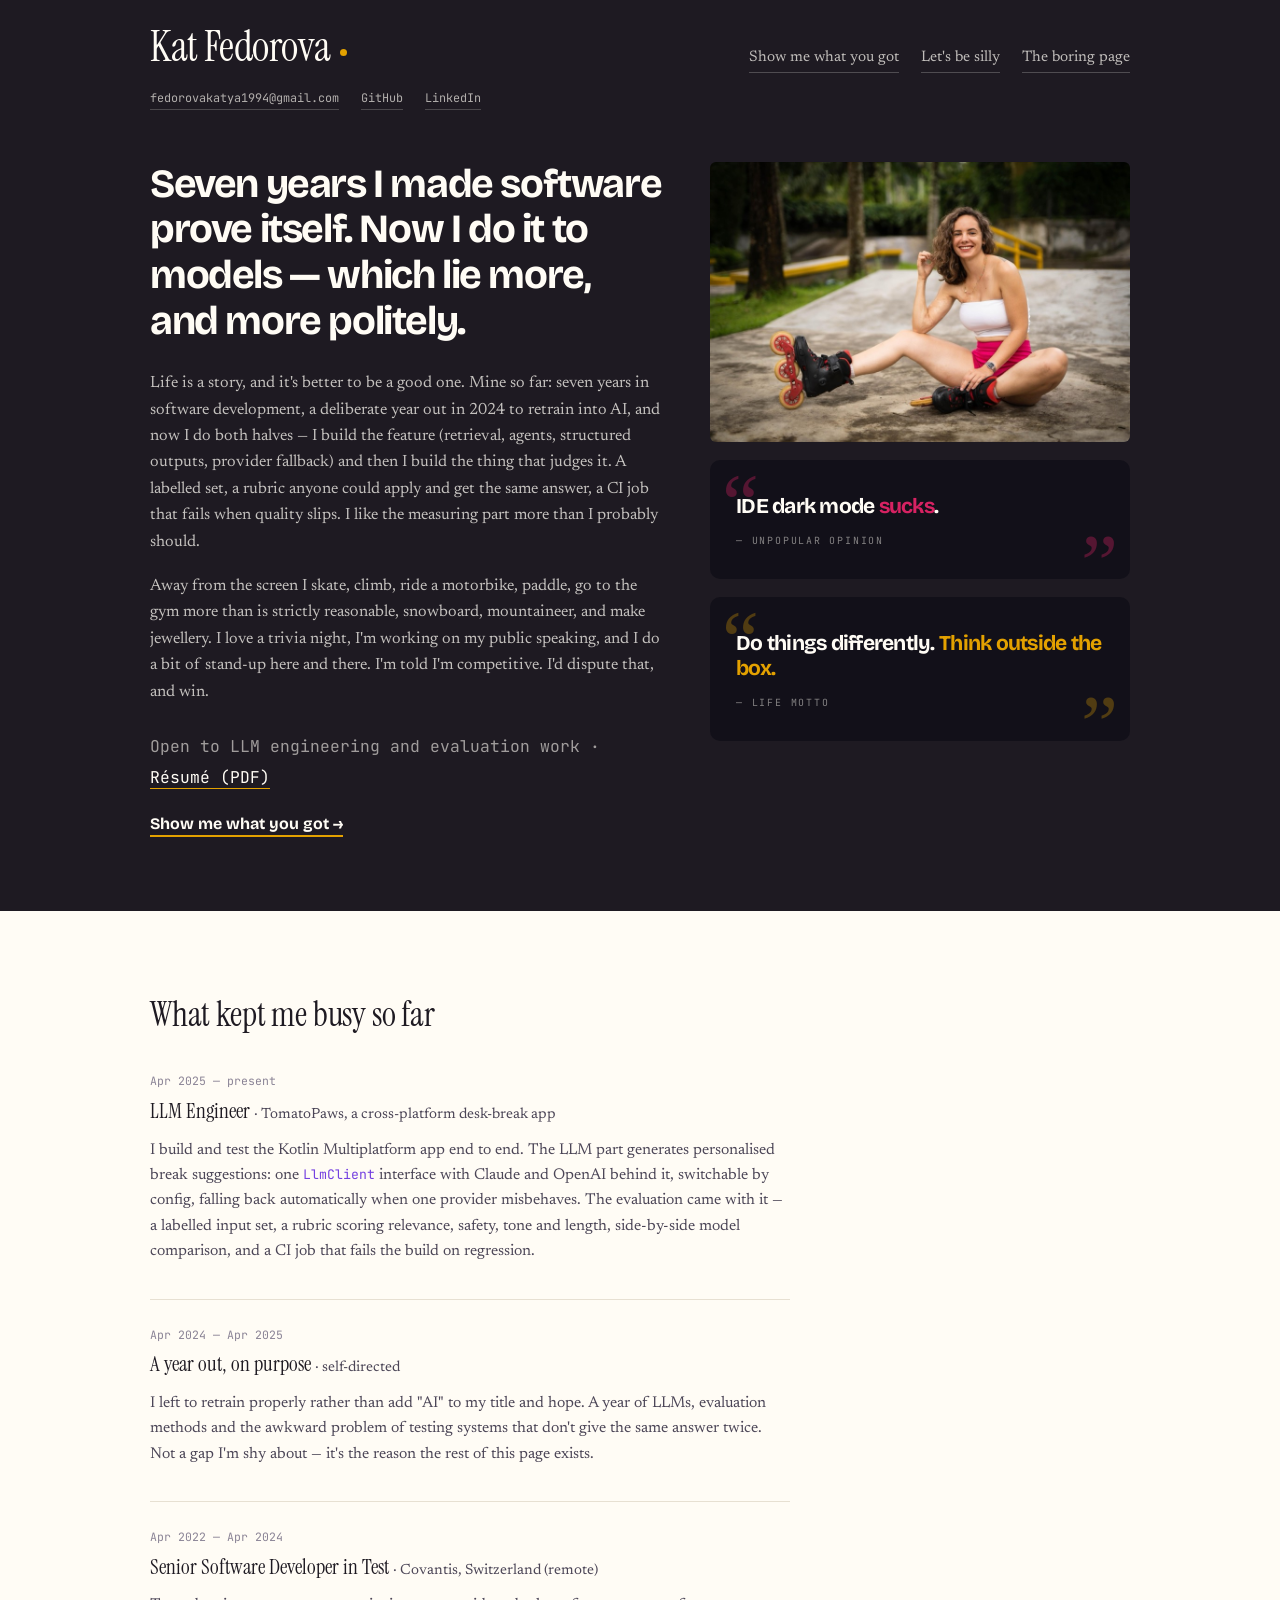
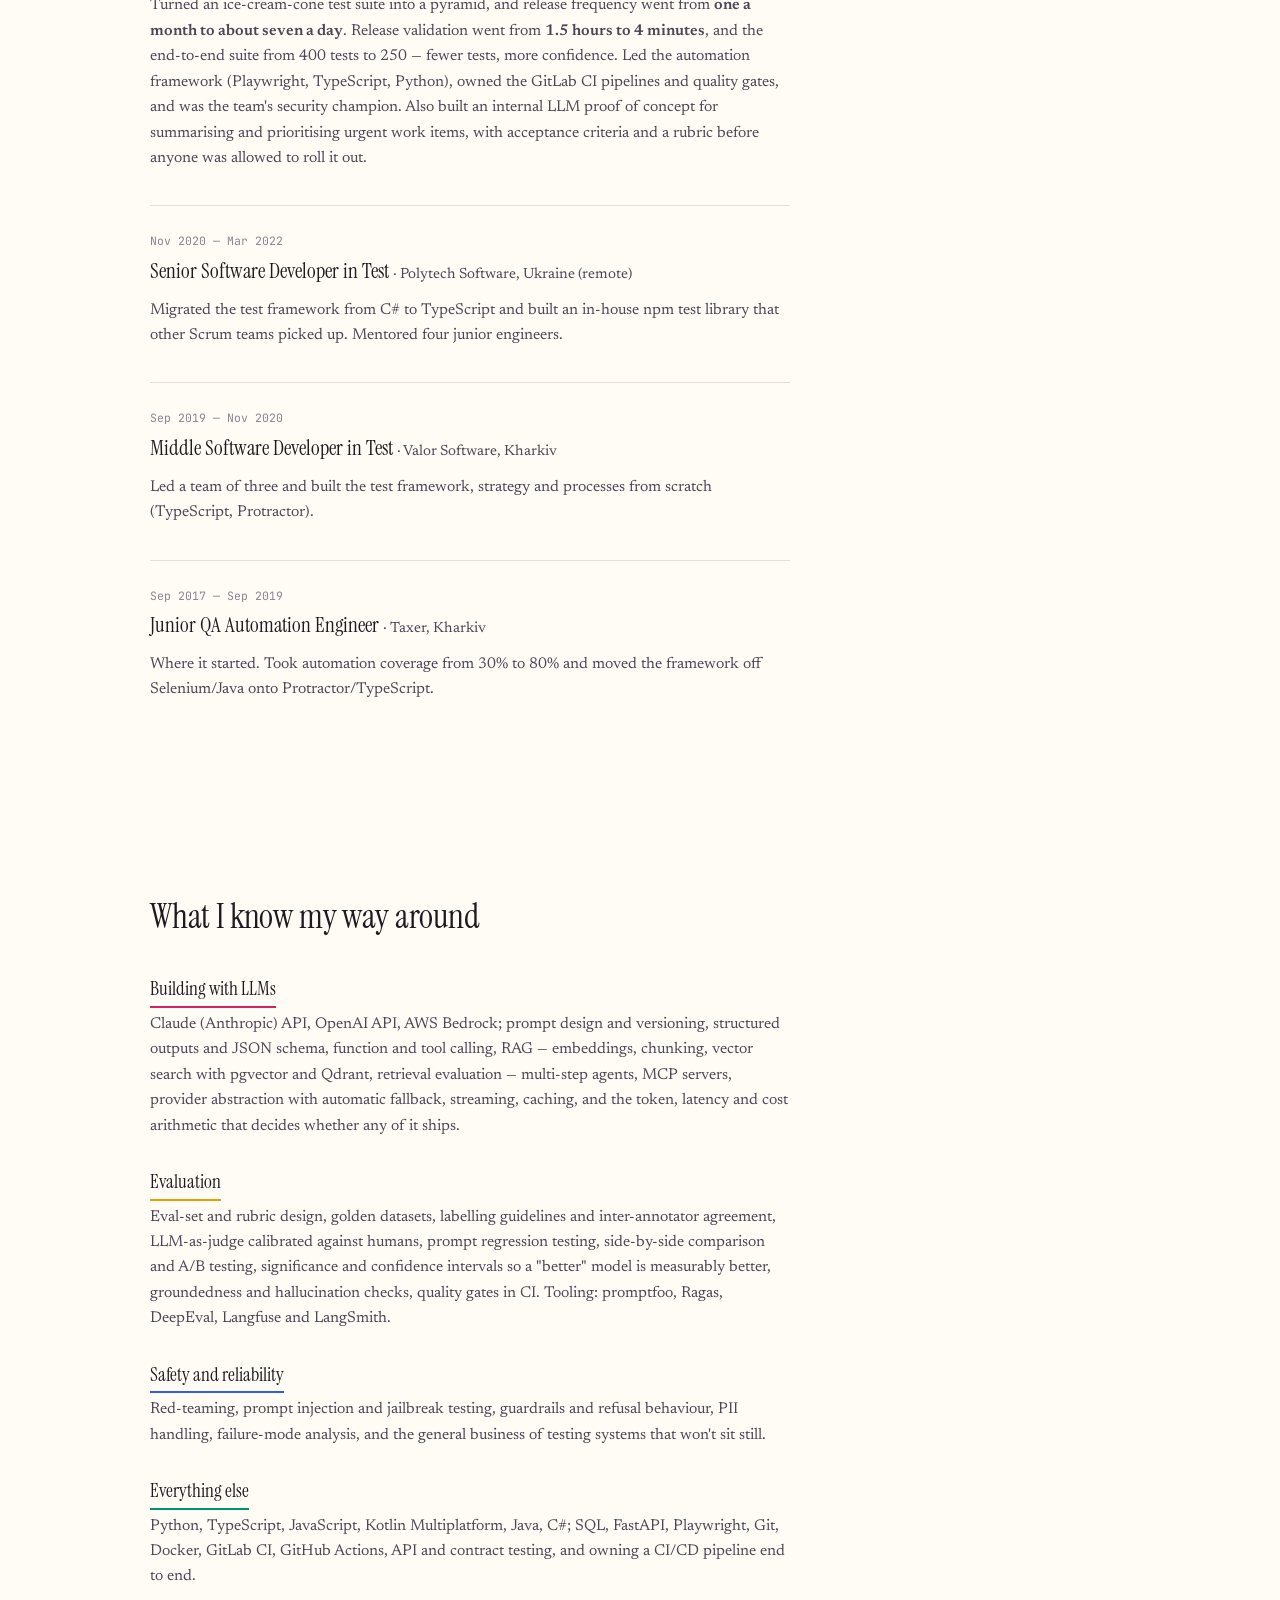
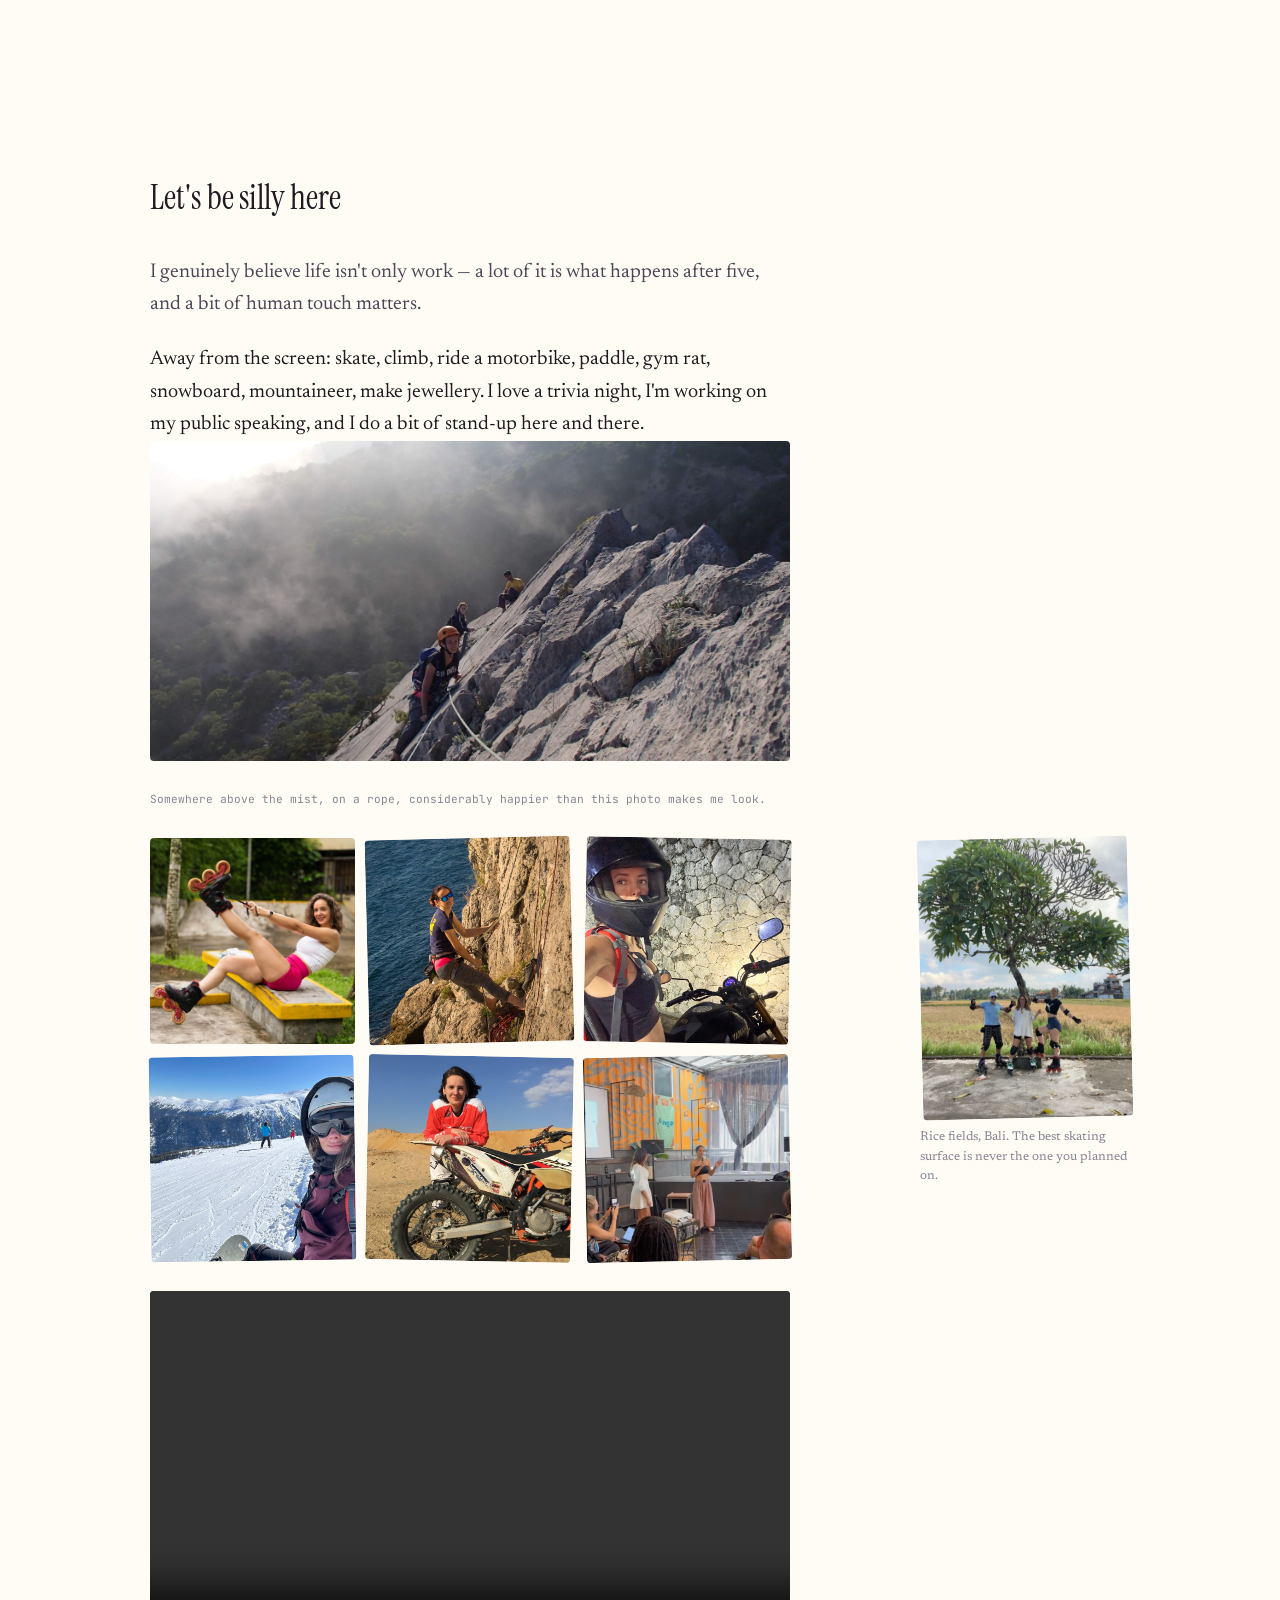
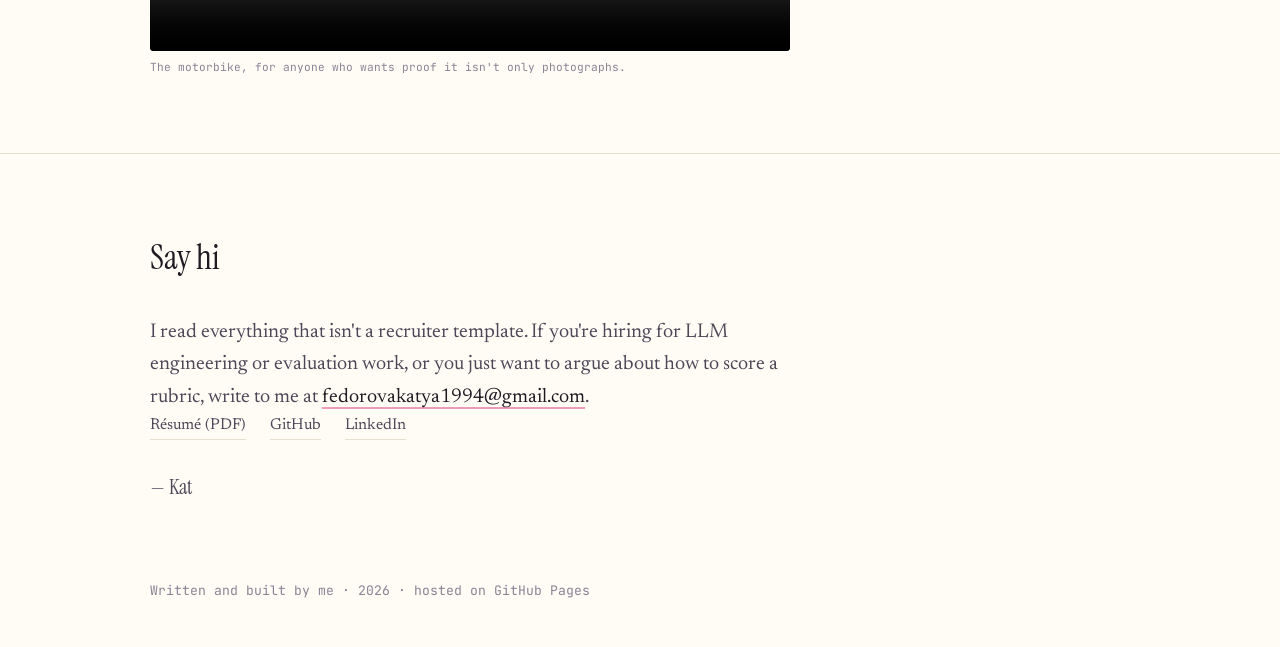
==== commit 9eb04144: "Quote cards, tighter project copy, no TODOs on public pages Co-Authored-By: Claude Opus 5 <noreply@a" ====
--- a/index.html
+++ b/index.html
@@ -89,15 +89,16 @@
         <img class="hero__photo" src="assets/kat.jpg" width="900" height="600"
              alt="Kat Fedorova sitting at a skate park in inline skates, laughing" />
 
+        <figure class="quote quote--pink">
+          <blockquote>IDE dark mode <span>sucks</span>.</blockquote>
+          <figcaption>Unpopular opinion</figcaption>
+        </figure>
+
         <figure class="quote">
-          <blockquote>Do things differently. Think outside the box.</blockquote>
+          <blockquote>Do things differently. <span>Think outside the box.</span></blockquote>
           <figcaption>Life motto</figcaption>
         </figure>
 
-        <figure class="quote quote--alt">
-          <blockquote>IDE dark mode sucks.</blockquote>
-          <figcaption>Unpopular opinion</figcaption>
-        </figure>
       </div>
     </div>
   </div>
--- a/styles.css
+++ b/styles.css
@@ -431,28 +431,39 @@
 .hero__side .hero__photo{ margin:0; }
 
 .quote{
-  position:relative;
-  margin:0; padding:14px 0 0 40px;
-  border-top:1px solid color-mix(in srgb, var(--paper) 16%, transparent);
-}
-.quote::before{
-  content:"\201C";
-  position:absolute; left:-2px; top:2px;
-  font-family:var(--font-display); font-size:3.4rem; line-height:1;
-  color:var(--yellow);
-}
-.quote--alt::before{ color:var(--pink); }
+  position:relative; isolation:isolate;
+  margin:0; padding:34px 26px 30px;
+  border-radius:10px;
+  background:#121019;
+  overflow:hidden;
+}
+.quote::before,
+.quote::after{
+  position:absolute;
+  font-family:Georgia, "Times New Roman", serif;
+  font-size:5.2rem; line-height:1;
+  color:color-mix(in srgb, var(--yellow) 30%, #121019);
+  z-index:-1;
+}
+.quote::before{ content:"\201C"; top:2px; left:12px; }
+.quote::after{ content:"\201D"; right:12px; bottom:-26px; }
+.quote--pink::before,
+.quote--pink::after{ color:color-mix(in srgb, var(--pink) 34%, #121019); }
+
 .quote blockquote{
   margin:0;
-  font-family:var(--font-display); font-style:italic; font-weight:400;
-  font-size:1.35rem; line-height:1.25;
+  font-family:var(--font-lede); font-weight:700;
+  font-size:1.32rem; line-height:1.18; letter-spacing:-.035em;
   color:var(--paper);
 }
+.quote blockquote span{ color:var(--yellow); }
+.quote--pink blockquote span{ color:var(--pink); }
+
 .quote figcaption{
-  margin-top:8px;
+  margin-top:14px;
   font-family:var(--font-mono); font-size:.62rem;
-  letter-spacing:.16em; text-transform:uppercase;
-  color:color-mix(in srgb, var(--paper) 50%, transparent);
+  letter-spacing:.18em; text-transform:uppercase;
+  color:color-mix(in srgb, var(--paper) 48%, transparent);
 }
 .quote figcaption::before{ content:"— "; }
 
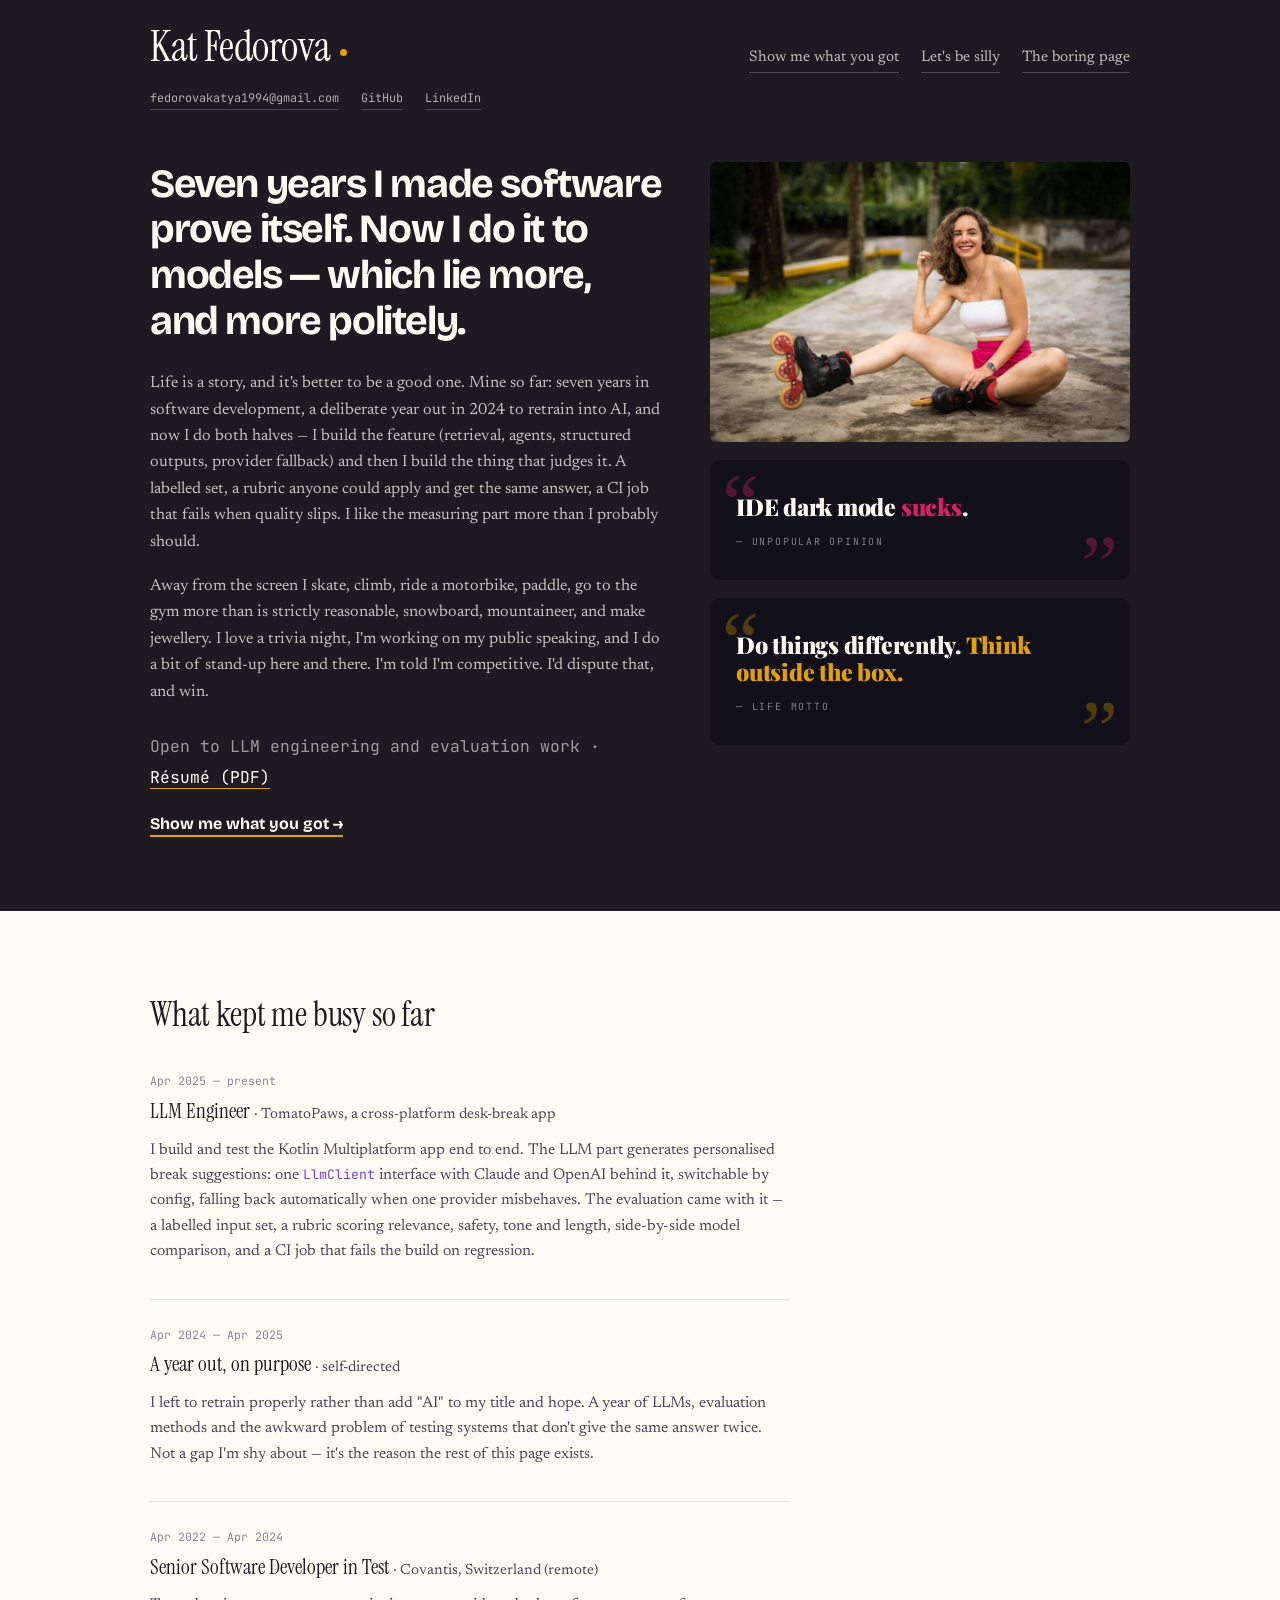
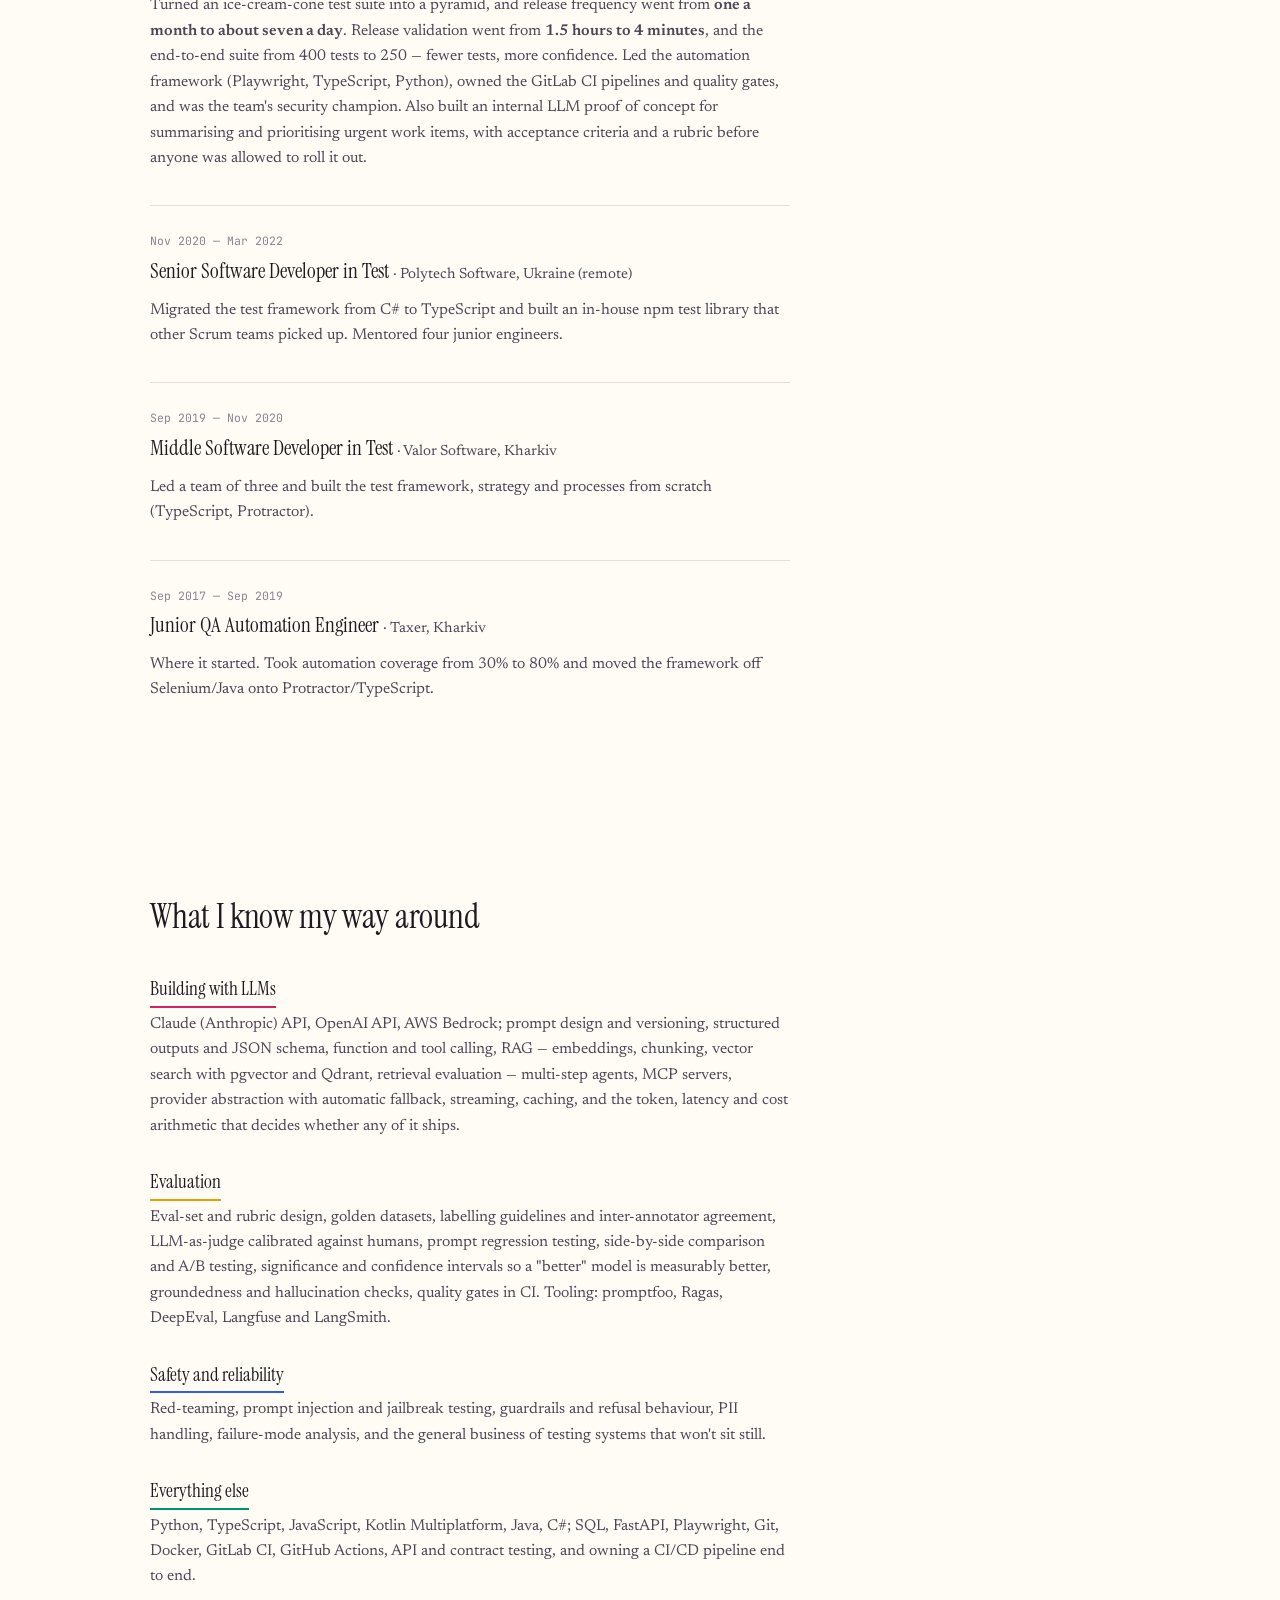
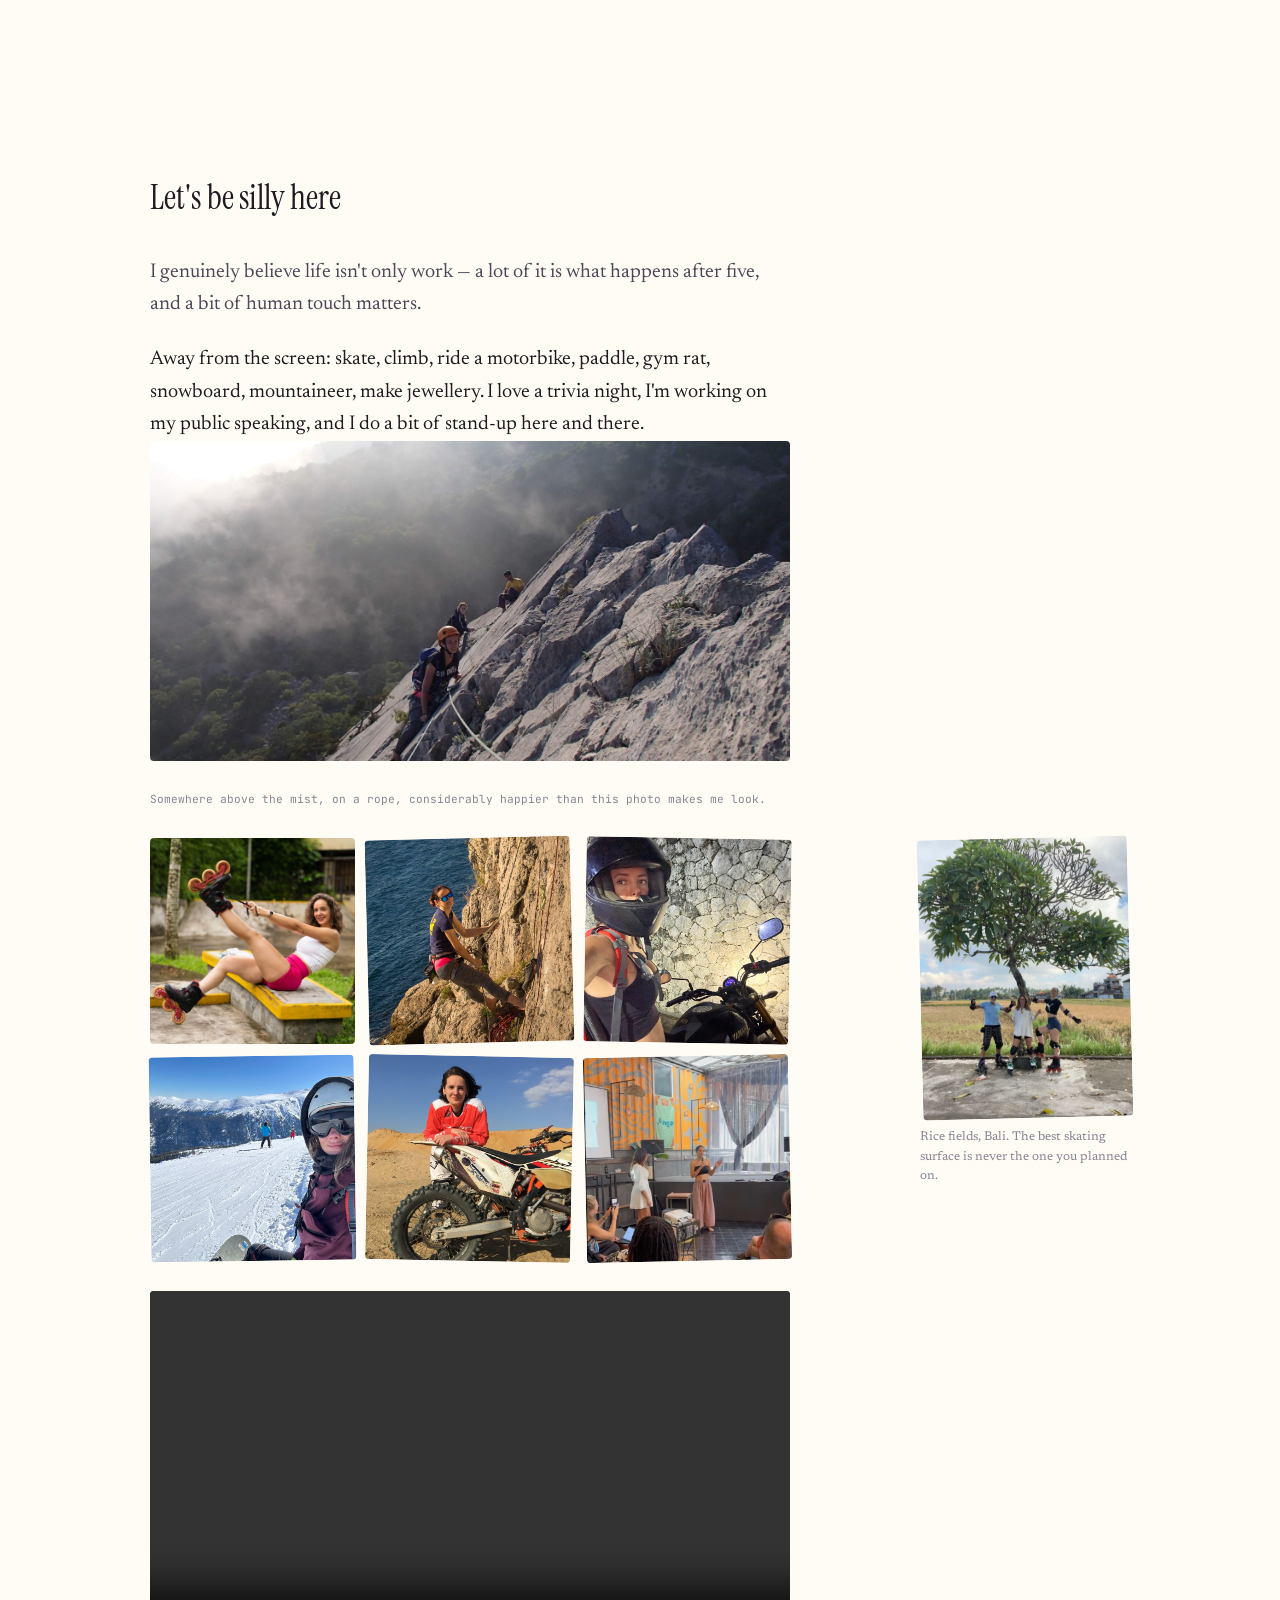
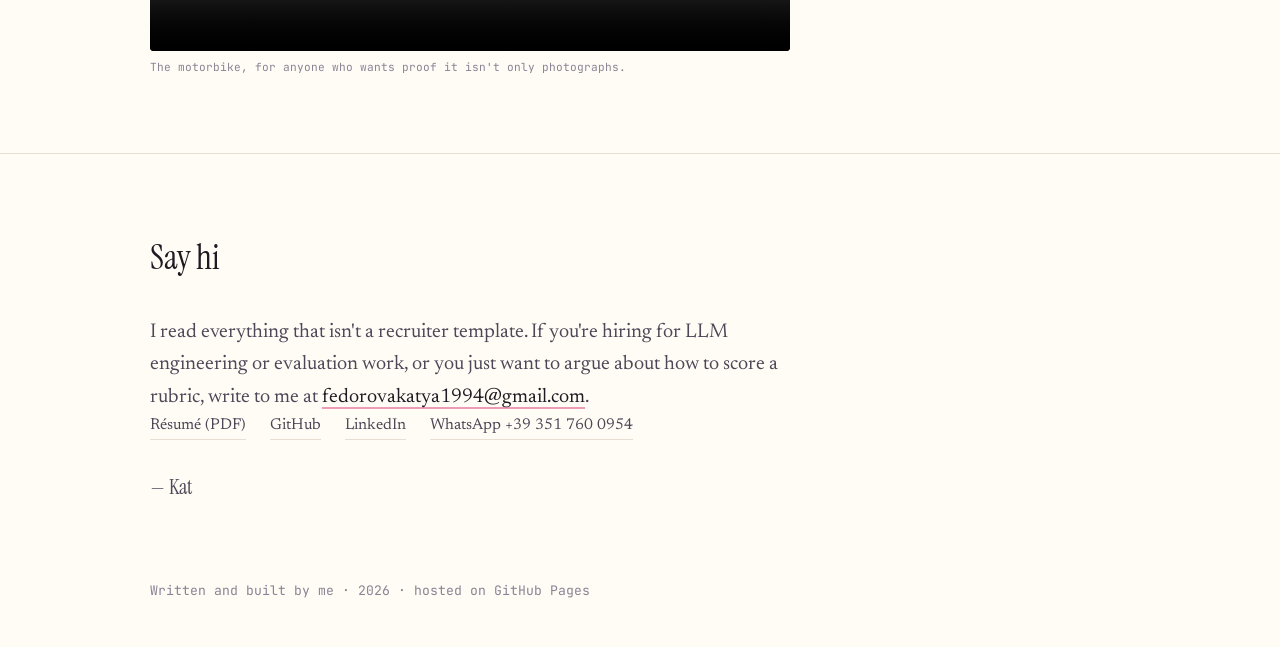
==== commit 732c174a: "Restore WhatsApp in contact block, quotes get their own typeface Co-Authored-By: Claude Opus 5 <nore" ====
--- a/index.html
+++ b/index.html
@@ -18,7 +18,7 @@
 
 <link rel="preconnect" href="https://fonts.googleapis.com" />
 <link rel="preconnect" href="https://fonts.gstatic.com" crossorigin />
-<link href="https://fonts.googleapis.com/css2?family=Bricolage+Grotesque:opsz,wght@12..96,600;12..96,700&family=Instrument+Serif:ital@0;1&family=Newsreader:ital,opsz,wght@0,6..72,400;0,6..72,500;0,6..72,600;1,6..72,400&family=JetBrains+Mono:wght@400;500&display=swap" rel="stylesheet" />
+<link href="https://fonts.googleapis.com/css2?family=Bricolage+Grotesque:opsz,wght@12..96,600;12..96,700&family=Playfair+Display:wght@700;900&family=Instrument+Serif:ital@0;1&family=Newsreader:ital,opsz,wght@0,6..72,400;0,6..72,500;0,6..72,600;1,6..72,400&family=JetBrains+Mono:wght@400;500&display=swap" rel="stylesheet" />
 <link rel="stylesheet" href="styles.css" />
 
 <script type="application/ld+json">
@@ -273,6 +273,7 @@
         <a href="assets/Kat_Fedorova_LLM_Engineer.pdf" download>Résumé (PDF)</a>
         <a href="https://github.com/KatyaFedorova" target="_blank" rel="noopener">GitHub</a>
         <a href="https://linkedin.com/in/kat-fedorova" target="_blank" rel="noopener">LinkedIn</a>
+        <a href="https://wa.me/393517600954" target="_blank" rel="noopener">WhatsApp +39 351 760 0954</a>
       </p>
       <p class="sign reveal">— Kat</p>
     </div>
--- a/styles.css
+++ b/styles.css
@@ -452,8 +452,8 @@
 
 .quote blockquote{
   margin:0;
-  font-family:var(--font-lede); font-weight:700;
-  font-size:1.32rem; line-height:1.18; letter-spacing:-.035em;
+  font-family:"Playfair Display", Georgia, serif; font-weight:900;
+  font-size:1.45rem; line-height:1.14; letter-spacing:-.01em;
   color:var(--paper);
 }
 .quote blockquote span{ color:var(--yellow); }
